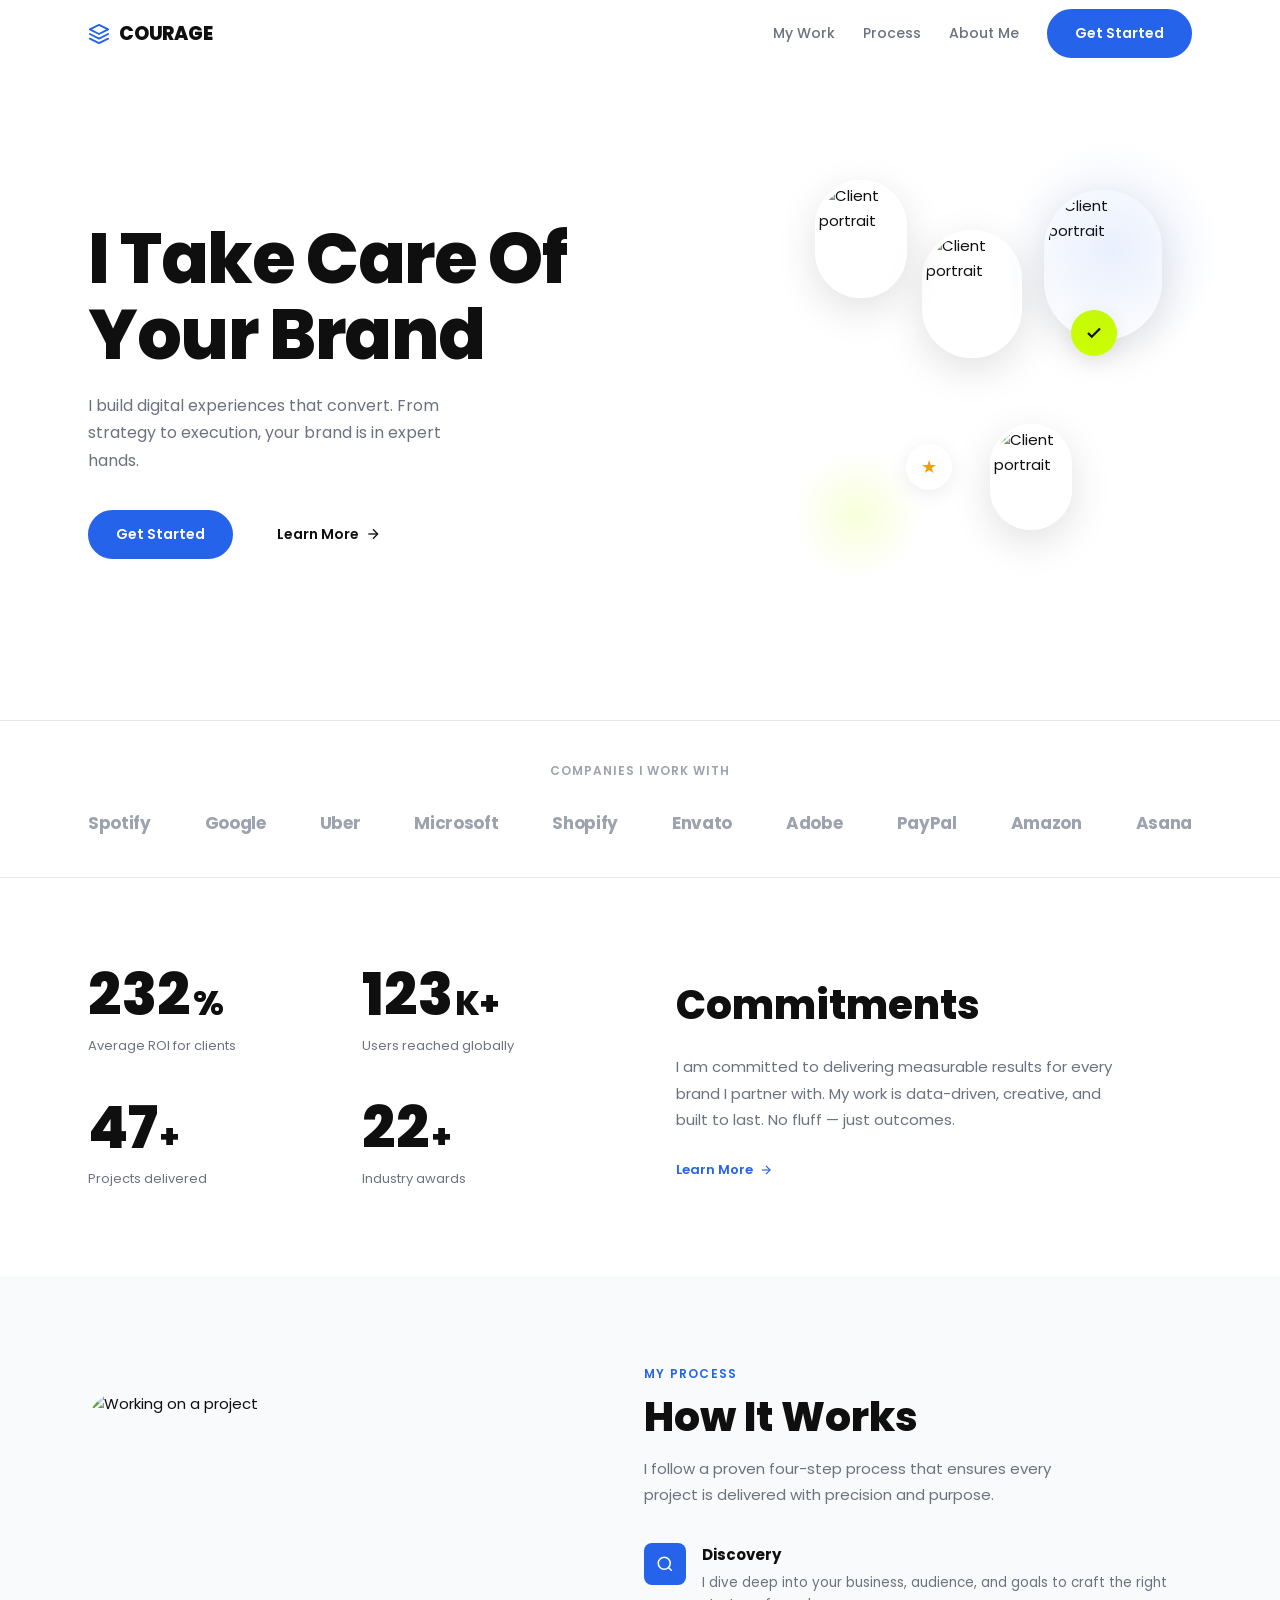
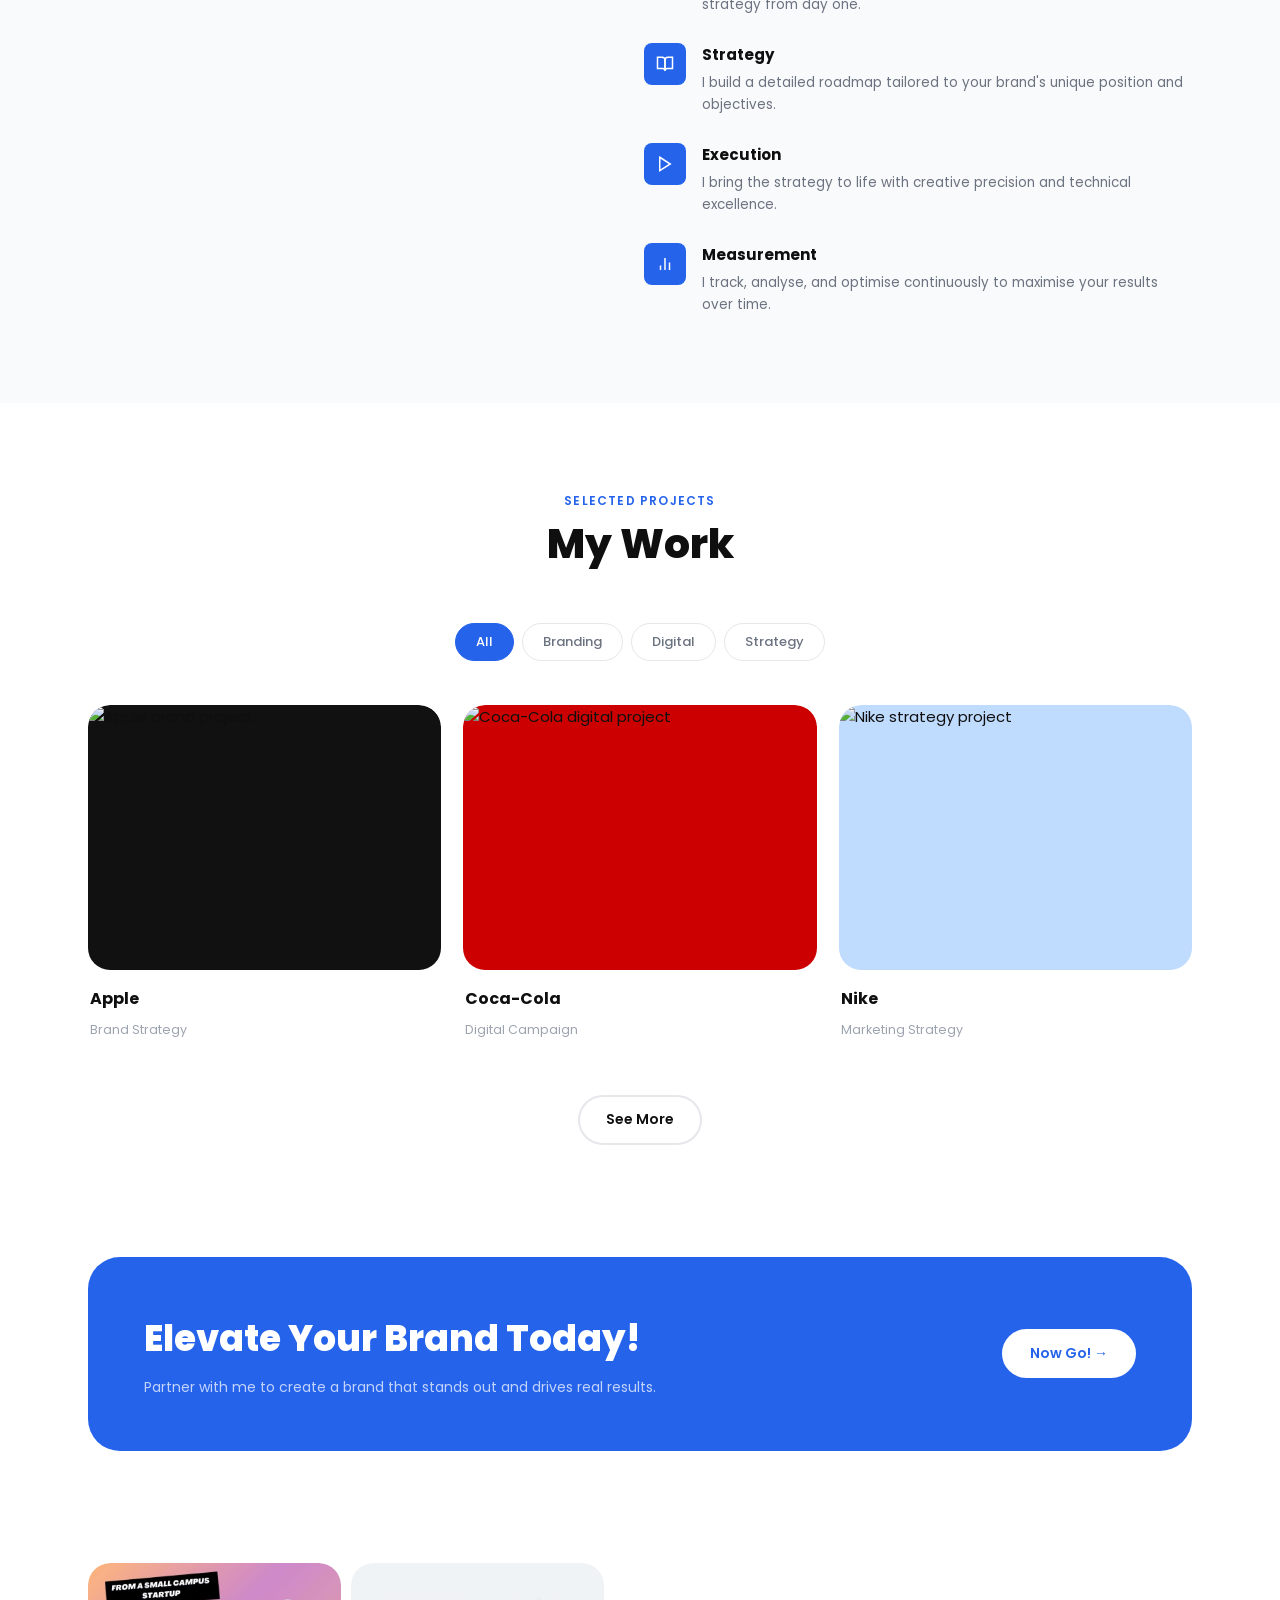
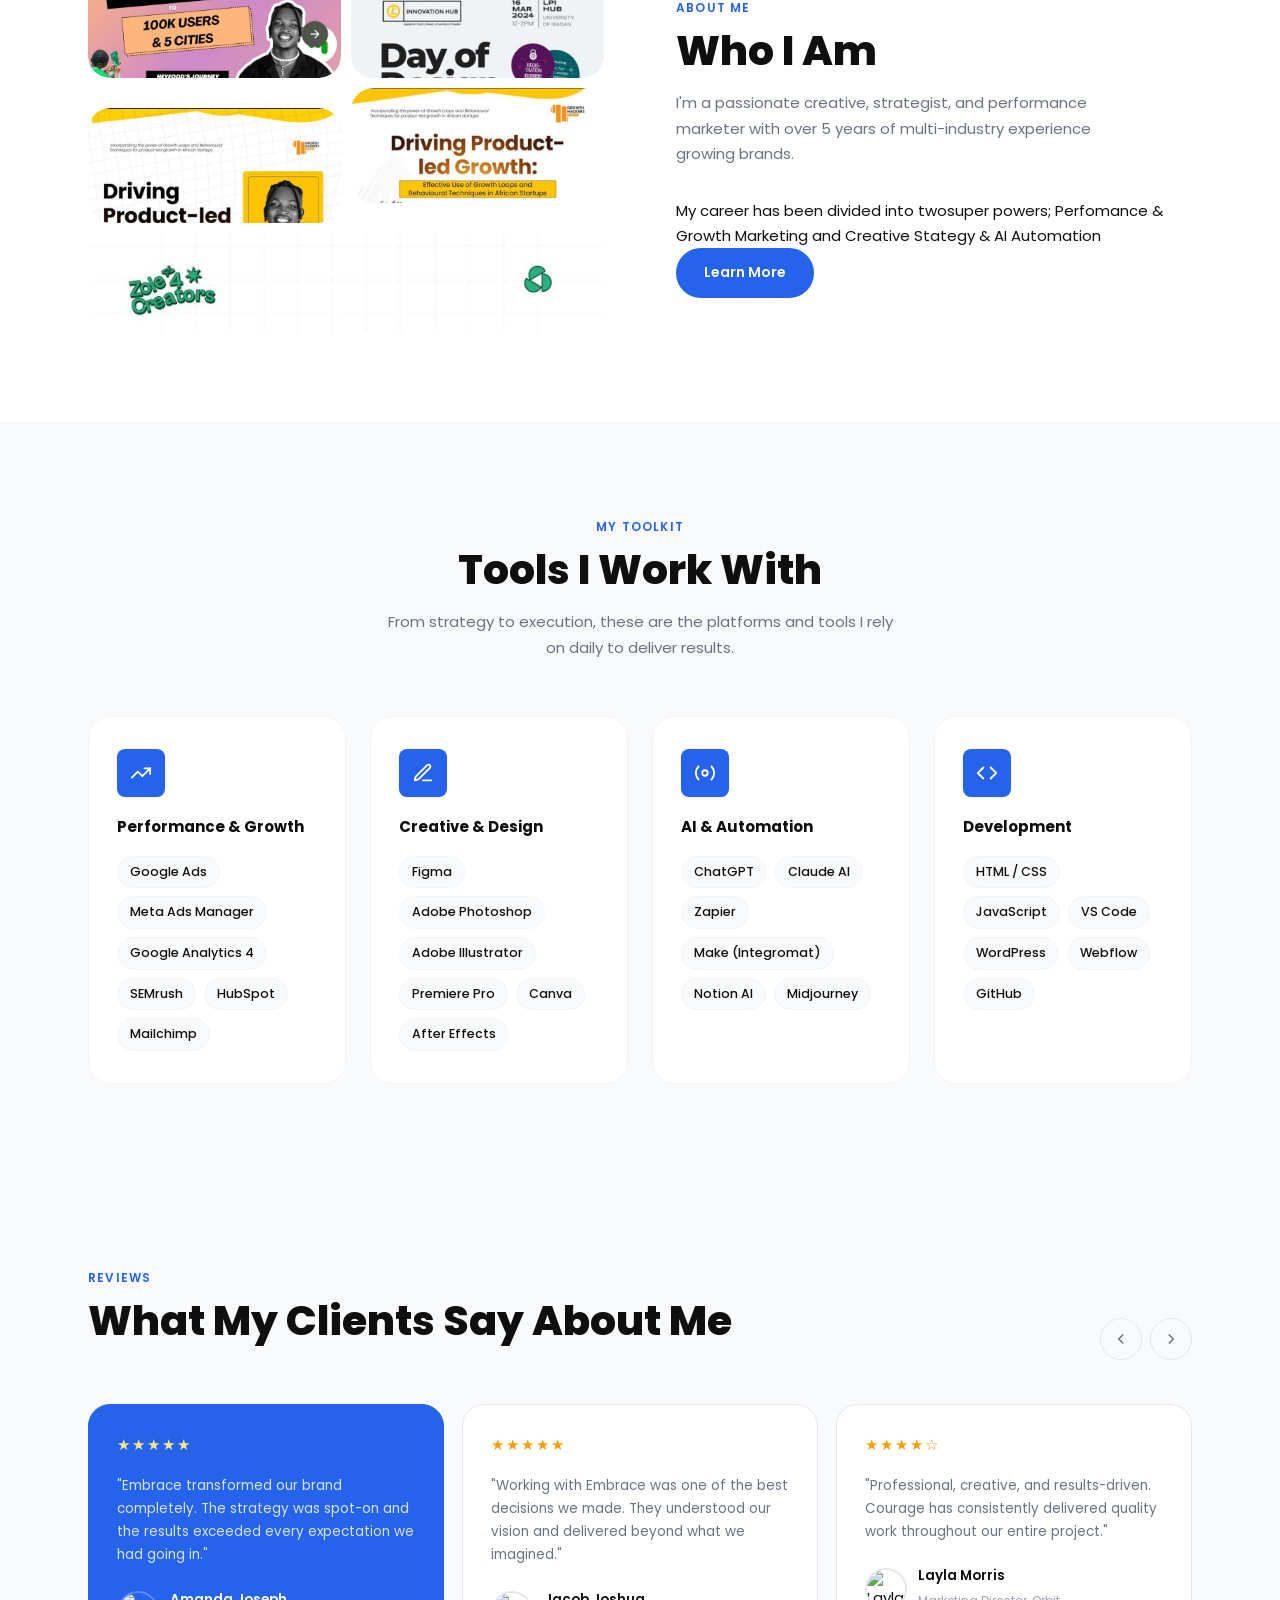
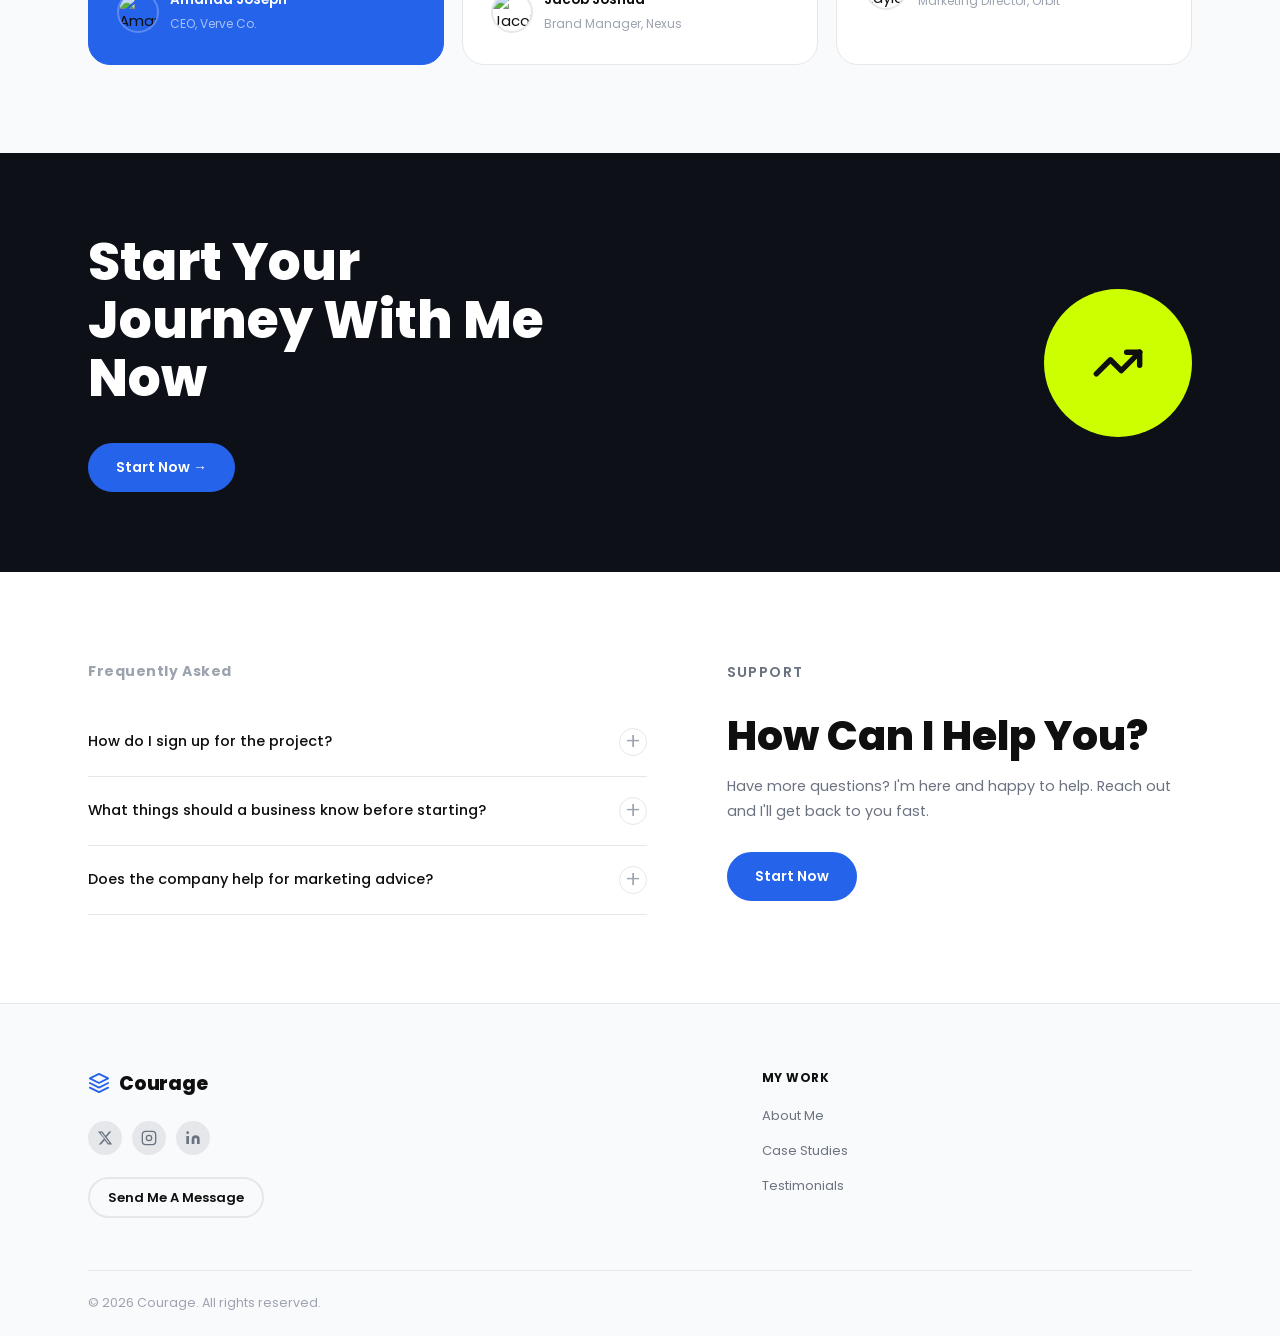
==== index.html @ 5381fe1c "Initial commit: marketing portfolio site" ====
<!DOCTYPE html>
<html lang="en">
<head>
  <meta charset="UTF-8" />
  <meta name="viewport" content="width=device-width, initial-scale=1.0" />
  <meta name="description" content="Embrace — I Take Care of Your Brand. Freelancer delivering strategy, branding, and growth." />
  <title>Embrace — I Take Care of Your Brand</title>
  <link rel="preconnect" href="https://fonts.googleapis.com" />
  <link rel="preconnect" href="https://fonts.gstatic.com" crossorigin />
  <link href="https://fonts.googleapis.com/css2?family=Poppins:wght@300;400;500;600;700;800&display=swap" rel="stylesheet" />
  <link rel="stylesheet" href="assets/css/style.css" />
</head>
<body>

  <!-- ===================== NAVIGATION ===================== -->
  <nav class="nav" id="navbar" role="navigation" aria-label="Main navigation">
    <div class="container nav__inner">
      <a href="index.html" class="nav__logo">
        <svg width="22" height="22" viewBox="0 0 24 24" fill="none" aria-hidden="true"><path d="M12 2L2 7l10 5 10-5-10-5zM2 17l10 5 10-5M2 12l10 5 10-5" stroke="currentColor" stroke-width="2" stroke-linecap="round" stroke-linejoin="round"/></svg>
        COURAGE
      </a>
      <ul class="nav__links" id="navLinks" role="list">
        <li><a href="#work">My Work</a></li>
        <li><a href="#process">Process</a></li>
        <!-- <li><a href="#team">Pricing</a></li> -->
        <li><a href="#team">About Me</a></li>
      </ul>
      <a href="#contact" class="btn btn--primary nav__cta">Get Started</a>
      <button class="nav__hamburger" id="hamburger" aria-label="Toggle navigation menu" aria-expanded="false">
        <span></span><span></span><span></span>
      </button>
    </div>
  </nav>

  <!-- ===================== HERO ===================== -->
  <section class="hero" id="home" aria-label="Hero">
    <div class="container hero__inner">
      <div class="hero__content reveal">
        <h1 class="hero__heading">I Take Care Of Your Brand</h1>
        <p class="hero__subtext">I build digital experiences that convert. From strategy to execution, your brand is in expert hands.</p>
        <div class="hero__ctas">
          <a href="#contact" class="btn btn--primary">Get Started</a>
          <a href="#work" class="btn btn--ghost">Learn More
            <svg width="16" height="16" viewBox="0 0 24 24" fill="none" stroke="currentColor" stroke-width="2" aria-hidden="true"><line x1="5" y1="12" x2="19" y2="12"/><polyline points="12 5 19 12 12 19"/></svg>
          </a>
        </div>
      </div>

      <div class="hero__visual reveal reveal--delay-1">
        <div class="hero__avatar-cluster" aria-hidden="true">
          <div class="avatar avatar--pill avatar--1">
            <img src="https://randomuser.me/api/portraits/women/44.jpg" alt="Client portrait" loading="lazy" />
          </div>
          <div class="avatar avatar--pill avatar--2">
            <img src="https://randomuser.me/api/portraits/men/32.jpg" alt="Client portrait" loading="lazy" />
          </div>
          <div class="avatar avatar--pill avatar--3">
            <img src="https://randomuser.me/api/portraits/women/68.jpg" alt="Client portrait" loading="lazy" />
          </div>
          <div class="avatar avatar--pill avatar--4">
            <img src="https://randomuser.me/api/portraits/men/55.jpg" alt="Client portrait" loading="lazy" />
          </div>
          <div class="hero__float hero__float--check">
            <svg width="18" height="18" viewBox="0 0 24 24" fill="none" stroke="currentColor" stroke-width="3" aria-hidden="true"><polyline points="20 6 9 17 4 12"/></svg>
          </div>
          <div class="hero__float hero__float--star" aria-hidden="true">★</div>
          <div class="hero__blob hero__blob--1"></div>
          <div class="hero__blob hero__blob--2"></div>
        </div>
      </div>
    </div>
  </section>

  <!-- ===================== LOGOS ===================== -->
  <section class="logos" aria-label="Partner companies">
    <div class="container">
      <p class="logos__label">Companies I Work With</p>
      <div class="logos__row">
        <span class="logo-item">Spotify</span>
        <span class="logo-item">Google</span>
        <span class="logo-item">Uber</span>
        <span class="logo-item">Microsoft</span>
        <span class="logo-item">Shopify</span>
        <span class="logo-item">Envato</span>
        <span class="logo-item">Adobe</span>
        <span class="logo-item">PayPal</span>
        <span class="logo-item">Amazon</span>
        <span class="logo-item">Asana</span>
      </div>
    </div>
  </section>

  <!-- ===================== STATS ===================== -->
  <section class="stats" id="about" aria-label="Key statistics">
    <div class="container stats__inner">
      <div class="stats__grid">
        <div class="stat-card reveal">
          <div class="stat-card__number">
            <span class="counter" data-target="245">0</span><span class="stat-card__unit">%</span>
          </div>
          <p class="stat-card__label">Average ROI for clients</p>
        </div>
        <div class="stat-card reveal reveal--delay-1">
          <div class="stat-card__number">
            <span class="counter" data-target="130">0</span><span class="stat-card__unit">K+</span>
          </div>
          <p class="stat-card__label">Users reached globally</p>
        </div>
        <div class="stat-card reveal reveal--delay-2">
          <div class="stat-card__number">
            <span class="counter" data-target="50">0</span><span class="stat-card__unit">+</span>
          </div>
          <p class="stat-card__label">Projects delivered</p>
        </div>
        <div class="stat-card reveal reveal--delay-3">
          <div class="stat-card__number">
            <span class="counter" data-target="24">0</span><span class="stat-card__unit">+</span>
          </div>
          <p class="stat-card__label">Industry awards</p>
        </div>
      </div>
      <div class="stats__commitments reveal reveal--delay-1">
        <h2 class="stats__commitments-heading">Commitments</h2>
        <p>I am committed to delivering measurable results for every brand I partner with. My work is data-driven, creative, and built to last. No fluff — just outcomes.</p>
        <a href="#process" class="link-arrow">
          Learn More
          <svg width="14" height="14" viewBox="0 0 24 24" fill="none" stroke="currentColor" stroke-width="2" aria-hidden="true"><line x1="5" y1="12" x2="19" y2="12"/><polyline points="12 5 19 12 12 19"/></svg>
        </a>
      </div>
    </div>
  </section>

  <!-- ===================== HOW IT WORKS ===================== -->
  <section class="process" id="process" aria-label="How it works">
    <div class="container process__inner">
      <div class="process__image reveal">
        <img src="https://picsum.photos/id/3/520/540" alt="Working on a project" loading="lazy" />
      </div>
      <div class="process__content reveal reveal--delay-1">
        <p class="section-label">My Process</p>
        <h2 class="section-heading">How It Works</h2>
        <p class="section-subtext">I follow a proven four-step process that ensures every project is delivered with precision and purpose.</p>
        <div class="steps">
          <div class="step">
            <div class="step__icon" aria-hidden="true">
              <svg width="18" height="18" viewBox="0 0 24 24" fill="none" stroke="currentColor" stroke-width="2"><circle cx="11" cy="11" r="8"/><line x1="21" y1="21" x2="16.65" y2="16.65"/></svg>
            </div>
            <div>
              <h4 class="step__title">Discovery</h4>
              <p class="step__desc">I dive deep into your business, audience, and goals to craft the right strategy from day one.</p>
            </div>
          </div>
          <div class="step">
            <div class="step__icon" aria-hidden="true">
              <svg width="18" height="18" viewBox="0 0 24 24" fill="none" stroke="currentColor" stroke-width="2"><path d="M2 3h6a4 4 0 0 1 4 4v14a3 3 0 0 0-3-3H2z"/><path d="M22 3h-6a4 4 0 0 0-4 4v14a3 3 0 0 1 3-3h7z"/></svg>
            </div>
            <div>
              <h4 class="step__title">Strategy</h4>
              <p class="step__desc">I build a detailed roadmap tailored to your brand's unique position and objectives.</p>
            </div>
          </div>
          <div class="step">
            <div class="step__icon" aria-hidden="true">
              <svg width="18" height="18" viewBox="0 0 24 24" fill="none" stroke="currentColor" stroke-width="2"><polygon points="5 3 19 12 5 21 5 3"/></svg>
            </div>
            <div>
              <h4 class="step__title">Execution</h4>
              <p class="step__desc">I bring the strategy to life with creative precision and technical excellence.</p>
            </div>
          </div>
          <div class="step">
            <div class="step__icon" aria-hidden="true">
              <svg width="18" height="18" viewBox="0 0 24 24" fill="none" stroke="currentColor" stroke-width="2"><line x1="18" y1="20" x2="18" y2="10"/><line x1="12" y1="20" x2="12" y2="4"/><line x1="6" y1="20" x2="6" y2="14"/></svg>
            </div>
            <div>
              <h4 class="step__title">Measurement</h4>
              <p class="step__desc">I track, analyse, and optimise continuously to maximise your results over time.</p>
            </div>
          </div>
        </div>
      </div>
    </div>
  </section>

  <!-- ===================== PORTFOLIO ===================== -->
  <section class="portfolio" id="work" aria-label="Our work">
    <div class="container">
      <div class="section-header reveal">
        <p class="section-label">Selected Projects</p>
        <h2 class="section-heading">My Work</h2>
      </div>
      <div class="portfolio__filters reveal" role="group" aria-label="Filter projects">
        <button class="filter-btn active" data-filter="all">All</button>
        <button class="filter-btn" data-filter="branding">Branding</button>
        <button class="filter-btn" data-filter="digital">Digital</button>
        <button class="filter-btn" data-filter="strategy">Strategy</button>
      </div>
      <div class="portfolio__grid">
        <article class="p-card reveal" data-category="branding">
          <div class="p-card__thumb p-card__thumb--dark">
            <img src="https://placehold.co/420x290/111111/ffffff?text=Apple+Project" alt="Apple brand project" loading="lazy" />
            <div class="p-card__overlay">
              <a href="case-study.html" class="btn btn--white btn--sm">View Case Study →</a>
            </div>
          </div>
          <div class="p-card__info">
            <h3 class="p-card__title">Apple</h3>
            <span class="p-card__tag">Brand Strategy</span>
          </div>
        </article>
        <article class="p-card reveal reveal--delay-1" data-category="digital">
          <div class="p-card__thumb p-card__thumb--red">
            <img src="https://placehold.co/420x290/CC0000/ffffff?text=Coca-Cola+Project" alt="Coca-Cola digital project" loading="lazy" />
            <div class="p-card__overlay">
              <a href="case-study.html" class="btn btn--white btn--sm">View Case Study →</a>
            </div>
          </div>
          <div class="p-card__info">
            <h3 class="p-card__title">Coca-Cola</h3>
            <span class="p-card__tag">Digital Campaign</span>
          </div>
        </article>
        <article class="p-card reveal reveal--delay-2" data-category="strategy">
          <div class="p-card__thumb p-card__thumb--sky">
            <img src="https://placehold.co/420x290/BFDBFE/1E3A5F?text=Nike+Project" alt="Nike strategy project" loading="lazy" />
            <div class="p-card__overlay">
              <a href="case-study.html" class="btn btn--white btn--sm">View Case Study →</a>
            </div>
          </div>
          <div class="p-card__info">
            <h3 class="p-card__title">Nike</h3>
            <span class="p-card__tag">Marketing Strategy</span>
          </div>
        </article>
      </div>
      <div class="portfolio__more reveal">
        <a href="case-study.html" class="btn btn--outline">See More</a>
      </div>
    </div>
  </section>

  <!-- ===================== CTA BANNER ===================== -->
  <section class="cta-banner" aria-label="Call to action">
    <div class="container">
      <div class="cta-banner__inner reveal">
        <div class="cta-banner__text">
          <h2>Elevate Your Brand Today!</h2>
          <p>Partner with me to create a brand that stands out and drives real results.</p>
        </div>
        <a href="#contact" class="btn btn--white">Now Go! →</a>
      </div>
    </div>
  </section>

  <!-- ===================== TEAM ===================== -->
  <section class="team" id="team" aria-label="Our team">
    <div class="container team__inner">
      <div class="team__photos reveal">
        <div class="team-grid">
          <div class="team-photo">
            <img src="./assets/images/WhatsApp Image 2026-04-27 at 16.49.08 (2).jpeg" alt="At a Google brand event" loading="lazy" />
          </div>
          <div class="team-photo">
            <img src="./assets/images/WhatsApp Image 2026-04-27 at 16.49.09.jpeg" alt="At a Nike brand gathering" loading="lazy" />
          </div>
          <div class="team-photo team-photo--pushed">
            <img src="./assets/images/WhatsApp Image 2026-04-27 at 16.49.08.jpeg" alt="At an Adobe creative summit" loading="lazy" />
          </div>
          <div class="team-photo">
            <img src="./assets/images/WhatsApp Image 2026-04-27 at 16.49.08 (1).jpeg" alt="At a Spotify brand meetup" loading="lazy" />
          </div>
          <div class="team-photo team-photo--wide">
            <img src="./assets/images/WhatsApp Image 2026-04-27 at 16.49.07.jpeg" alt="At a Microsoft brand conference" loading="lazy" />
          </div>
        </div>
      </div>
      <div class="team__content reveal reveal--delay-1">
        <p class="section-label">About Me</p>
        <h2 class="section-heading">Who I Am</h2>
        <p class="section-subtext">I'm a passionate creative, strategist, and performance marketer with over 5 years of multi-industry experience growing brands.</p>
        <p>My career has been divided into twosuper powers; Perfomance & Growth Marketing and  Creative Stategy & AI Automation</p>
        <a href="#" class="btn btn--primary">Learn More</a>
      </div>
    </div>
  </section>

  <!-- ===================== TOOLS ===================== -->
  <section class="tools" id="tools" aria-label="Tools I use">
    <div class="container">
      <div class="section-header reveal">
        <p class="section-label">My Toolkit</p>
        <h2 class="section-heading">Tools I Work With</h2>
        <p class="tools__sub">From strategy to execution, these are the platforms and tools I rely on daily to deliver results.</p>
      </div>
      <div class="tools__grid">

        <div class="tool-cat reveal">
          <div class="tool-cat__icon" aria-hidden="true">
            <svg width="22" height="22" viewBox="0 0 24 24" fill="none" stroke="currentColor" stroke-width="2" stroke-linecap="round" stroke-linejoin="round"><polyline points="22 7 13.5 15.5 8.5 10.5 2 17"/><polyline points="16 7 22 7 22 13"/></svg>
          </div>
          <h4 class="tool-cat__title">Performance & Growth</h4>
          <ul class="tool-list">
            <li class="tool-tag">Google Ads</li>
            <li class="tool-tag">Meta Ads Manager</li>
            <li class="tool-tag">Google Analytics 4</li>
            <li class="tool-tag">SEMrush</li>
            <li class="tool-tag">HubSpot</li>
            <li class="tool-tag">Mailchimp</li>
          </ul>
        </div>

        <div class="tool-cat reveal reveal--delay-1">
          <div class="tool-cat__icon" aria-hidden="true">
            <svg width="22" height="22" viewBox="0 0 24 24" fill="none" stroke="currentColor" stroke-width="2" stroke-linecap="round" stroke-linejoin="round"><path d="M12 20h9"/><path d="M16.5 3.5a2.121 2.121 0 0 1 3 3L7 19l-4 1 1-4L16.5 3.5z"/></svg>
          </div>
          <h4 class="tool-cat__title">Creative & Design</h4>
          <ul class="tool-list">
            <li class="tool-tag">Figma</li>
            <li class="tool-tag">Adobe Photoshop</li>
            <li class="tool-tag">Adobe Illustrator</li>
            <li class="tool-tag">Premiere Pro</li>
            <li class="tool-tag">Canva</li>
            <li class="tool-tag">After Effects</li>
          </ul>
        </div>

        <div class="tool-cat reveal reveal--delay-2">
          <div class="tool-cat__icon" aria-hidden="true">
            <svg width="22" height="22" viewBox="0 0 24 24" fill="none" stroke="currentColor" stroke-width="2" stroke-linecap="round" stroke-linejoin="round"><circle cx="12" cy="12" r="3"/><path d="M19.07 4.93a10 10 0 0 1 0 14.14M4.93 4.93a10 10 0 0 0 0 14.14"/></svg>
          </div>
          <h4 class="tool-cat__title">AI & Automation</h4>
          <ul class="tool-list">
            <li class="tool-tag">ChatGPT</li>
            <li class="tool-tag">Claude AI</li>
            <li class="tool-tag">Zapier</li>
            <li class="tool-tag">Make (Integromat)</li>
            <li class="tool-tag">Notion AI</li>
            <li class="tool-tag">Midjourney</li>
          </ul>
        </div>

        <div class="tool-cat reveal reveal--delay-3">
          <div class="tool-cat__icon" aria-hidden="true">
            <svg width="22" height="22" viewBox="0 0 24 24" fill="none" stroke="currentColor" stroke-width="2" stroke-linecap="round" stroke-linejoin="round"><polyline points="16 18 22 12 16 6"/><polyline points="8 6 2 12 8 18"/></svg>
          </div>
          <h4 class="tool-cat__title">Development</h4>
          <ul class="tool-list">
            <li class="tool-tag">HTML / CSS</li>
            <li class="tool-tag">JavaScript</li>
            <li class="tool-tag">VS Code</li>
            <li class="tool-tag">WordPress</li>
            <li class="tool-tag">Webflow</li>
            <li class="tool-tag">GitHub</li>
          </ul>
        </div>

      </div>
    </div>
  </section>

  <!-- ===================== TESTIMONIALS ===================== -->
  <section class="testimonials" id="testimonials" aria-label="Client testimonials">
    <div class="container">
      <div class="testimonials__header">
        <div class="reveal">
          <p class="section-label">Reviews</p>
          <h2 class="section-heading">What My Clients Say About Me</h2>
        </div>
        <div class="testi-nav-group reveal reveal--delay-1" aria-label="Navigate testimonials">
          <button class="testi-btn" id="testiPrev" aria-label="Previous testimonial">
            <svg width="18" height="18" viewBox="0 0 24 24" fill="none" stroke="currentColor" stroke-width="2" aria-hidden="true"><polyline points="15 18 9 12 15 6"/></svg>
          </button>
          <button class="testi-btn" id="testiNext" aria-label="Next testimonial">
            <svg width="18" height="18" viewBox="0 0 24 24" fill="none" stroke="currentColor" stroke-width="2" aria-hidden="true"><polyline points="9 18 15 12 9 6"/></svg>
          </button>
        </div>
      </div>
      <div class="testimonials__track reveal" id="testiTrack" role="list">
        <div class="testi-card testi-card--active" role="listitem">
          <div class="testi-card__stars" aria-label="5 out of 5 stars">★★★★★</div>
          <p class="testi-card__quote">"Embrace transformed our brand completely. The strategy was spot-on and the results exceeded every expectation we had going in."</p>
          <div class="testi-card__author">
            <img src="https://randomuser.me/api/portraits/women/44.jpg" alt="Amanda Joseph" loading="lazy" />
            <div>
              <strong>Amanda Joseph</strong>
              <span>CEO, Verve Co.</span>
            </div>
          </div>
        </div>
        <div class="testi-card" role="listitem">
          <div class="testi-card__stars" aria-label="5 out of 5 stars">★★★★★</div>
          <p class="testi-card__quote">"Working with Embrace was one of the best decisions we made. They understood our vision and delivered beyond what we imagined."</p>
          <div class="testi-card__author">
            <img src="https://randomuser.me/api/portraits/men/32.jpg" alt="Jacob Joshua" loading="lazy" />
            <div>
              <strong>Jacob Joshua</strong>
              <span>Brand Manager, Nexus</span>
            </div>
          </div>
        </div>
        <div class="testi-card" role="listitem">
          <div class="testi-card__stars" aria-label="4 out of 5 stars">★★★★☆</div>
          <p class="testi-card__quote">"Professional, creative, and results-driven. Courage has consistently delivered quality work throughout our entire project."</p>
          <div class="testi-card__author">
            <img src="https://randomuser.me/api/portraits/women/68.jpg" alt="Layla Morris" loading="lazy" />
            <div>
              <strong>Layla Morris</strong>
              <span>Marketing Director, Orbit</span>
            </div>
          </div>
        </div>
      </div>
    </div>
  </section>

  <!-- ===================== DARK CTA ===================== -->
  <section class="dark-cta" aria-label="Start your journey">
    <div class="container dark-cta__inner">
      <div class="dark-cta__content reveal">
        <h2>Start Your Journey With Me Now</h2>
        <a href="#contact" class="btn btn--primary">Start Now →</a>
      </div>
      <div class="dark-cta__visual reveal reveal--delay-1" aria-hidden="true">
        <div class="dark-cta__circle">
          <svg width="52" height="52" viewBox="0 0 24 24" fill="none" stroke="#0F0F0F" stroke-width="2.5" stroke-linecap="round" stroke-linejoin="round">
            <polyline points="22 7 13.5 15.5 8.5 10.5 2 17"/>
            <polyline points="16 7 22 7 22 13"/>
          </svg>
        </div>
      </div>
    </div>
  </section>

  <!-- ===================== FAQ ===================== -->
  <section class="faq" id="faq" aria-label="Frequently asked questions">
    <div class="container faq__inner">
      <div class="faq__list reveal">
        <h3 class="faq__eyebrow">Frequently Asked</h3>
        <div class="accordion" role="list">
          <div class="accordion-item" role="listitem">
            <button class="accordion-trigger" aria-expanded="false">
              How do I sign up for the project?
              <span class="accordion-icon" aria-hidden="true">+</span>
            </button>
            <div class="accordion-panel" hidden>
              <p>Simply click "Get Started" and fill out my brief intake form. I will reach out within 24 hours to schedule a discovery call and talk through your goals.</p>
            </div>
          </div>
          <div class="accordion-item" role="listitem">
            <button class="accordion-trigger" aria-expanded="false">
              What things should a business know before starting?
              <span class="accordion-icon" aria-hidden="true">+</span>
            </button>
            <div class="accordion-panel" hidden>
              <p>Have a clear idea of your goals, target audience, and budget range. The more context you share, the faster I can build the right strategy. I'll guide you through the rest.</p>
            </div>
          </div>
          <div class="accordion-item" role="listitem">
            <button class="accordion-trigger" aria-expanded="false">
              Does the company help for marketing advice?
              <span class="accordion-icon" aria-hidden="true">+</span>
            </button>
            <div class="accordion-panel" hidden>
              <p>Yes — I offer comprehensive marketing consultation as part of my onboarding and throughout every project. You'll always have a dedicated strategist in your corner.</p>
            </div>
          </div>
        </div>
      </div>
      <div class="faq__cta reveal reveal--delay-1">
        <p class="section-label">Support</p>
        <h2 class="section-heading">How Can I Help You?</h2>
        <p>Have more questions? I'm here and happy to help. Reach out and I'll get back to you fast.</p>
        <a href="#contact" class="btn btn--primary">Start Now</a>
      </div>
    </div>
  </section>

  <!-- ===================== FOOTER ===================== -->
  <footer class="footer" id="contact" aria-label="Footer">
    <div class="container">
      <div class="footer__top">
        <div class="footer__brand">
          <a href="index.html" class="nav__logo footer__logo-link">
            <svg width="22" height="22" viewBox="0 0 24 24" fill="none" aria-hidden="true"><path d="M12 2L2 7l10 5 10-5-10-5zM2 17l10 5 10-5M2 12l10 5 10-5" stroke="currentColor" stroke-width="2" stroke-linecap="round" stroke-linejoin="round"/></svg>
            Courage
          </a>
          <div class="footer__socials" aria-label="Social media links">
            <a href="#" class="social-link" aria-label="Twitter / X">
              <svg width="16" height="16" viewBox="0 0 24 24" fill="currentColor" aria-hidden="true"><path d="M18.244 2.25h3.308l-7.227 8.26 8.502 11.24H16.17l-4.714-6.231-5.401 6.231H2.741l7.73-8.835L1.254 2.25H8.08l4.713 6.231zm-1.161 17.52h1.833L7.084 4.126H5.117z"/></svg>
            </a>
            <a href="#" class="social-link" aria-label="Instagram">
              <svg width="16" height="16" viewBox="0 0 24 24" fill="none" stroke="currentColor" stroke-width="2" aria-hidden="true"><rect x="2" y="2" width="20" height="20" rx="5"/><circle cx="12" cy="12" r="4"/><circle cx="17.5" cy="6.5" r="0.5" fill="currentColor" stroke="none"/></svg>
            </a>
            <a href="#" class="social-link" aria-label="LinkedIn">
              <svg width="16" height="16" viewBox="0 0 24 24" fill="currentColor" aria-hidden="true"><path d="M16 8a6 6 0 0 1 6 6v7h-4v-7a2 2 0 0 0-4 0v7h-4v-7a6 6 0 0 1 6-6zM2 9h4v12H2z"/><circle cx="4" cy="4" r="2"/></svg>
            </a>
          </div>
          <a href="mailto:courageafemije1@gmail.com" class="btn btn--outline btn--sm">Send Me A Message</a>
        </div>
        <nav class="footer__nav" aria-label="Footer navigation">
          <div class="footer__col">
          </div>
          <div class="footer__col">
            <h4>My Work</h4>
            <ul>
              <li><a href="#team">About Me</a></li>
              <li><a href="case-study.html">Case Studies</a></li>
              <li><a href="#">Testimonials</a></li>
            </ul>
          </div>
        </nav>
      </div>
      <div class="footer__bottom">
        <p>© 2026 Courage. All rights reserved.</p>
      </div>
    </div>
  </footer>

  <!-- ===================== BACK TO TOP ===================== -->
  <button class="back-to-top" id="backToTop" aria-label="Back to top">
    <svg width="22" height="22" viewBox="0 0 24 24" fill="none" stroke="currentColor" stroke-width="2.5" stroke-linecap="round" stroke-linejoin="round" aria-hidden="true">
      <polyline points="18 15 12 9 6 15"/>
    </svg>
  </button>

  <script src="assets/js/script.js"></script>
</body>
</html>
---- assets/css/style.css ----
/* ============================================================
   EMBRACE — PORTFOLIO STYLESHEET
   Sections: Variables → Reset → Utilities → Nav → Hero →
   Logos → Stats → Process → Portfolio → CTA Banner →
   Team → Testimonials → Dark CTA → FAQ → Footer →
   WhatsApp → Animations → Responsive
   Case Study: cs-* prefix
   ============================================================ */

/* --------------------------------------------------------
   1. CUSTOM PROPERTIES
   -------------------------------------------------------- */
:root {
  /* Colors */
  --clr-primary:     #2563EB;
  --clr-primary-dk:  #1D4ED8;
  --clr-accent:      #CCFF00;
  --clr-dark:        #0F0F0F;
  --clr-dark-navy:   #0D1117;
  --clr-white:       #FFFFFF;
  --clr-grey-50:     #F9FAFB;
  --clr-grey-100:    #F3F4F6;
  --clr-grey-200:    #E5E7EB;
  --clr-grey-400:    #9CA3AF;
  --clr-grey-500:    #6B7280;
  --clr-grey-800:    #1F2937;

  /* Typography */
  --ff-display: 'Poppins', sans-serif;
  --ff-body:    'Poppins', sans-serif;

  /* Spacing */
  --section-pad: 88px;
  --container:   1160px;

  /* Radius */
  --r-sm:  8px;
  --r-md:  14px;
  --r-lg:  22px;
  --r-xl:  32px;
  --r-pill: 100px;

  /* Shadow */
  --sh-sm: 0 1px 4px rgba(0,0,0,0.07);
  --sh-md: 0 4px 20px rgba(0,0,0,0.08);
  --sh-lg: 0 12px 40px rgba(0,0,0,0.12);

  /* Transition */
  --ease: 0.28s cubic-bezier(0.4, 0, 0.2, 1);
}

/* --------------------------------------------------------
   2. RESET & BASE
   -------------------------------------------------------- */
*, *::before, *::after {
  box-sizing: border-box;
  margin: 0;
  padding: 0;
}

html {
  font-size: 16px;
  scroll-behavior: smooth;
  -webkit-text-size-adjust: 100%;
}

body {
  font-family: var(--ff-body);
  font-size: 15px;
  line-height: 1.65;
  color: var(--clr-dark);
  background: var(--clr-white);
  overflow-x: hidden;
  padding-top: 68px;
}

img {
  display: block;
  max-width: 100%;
  height: auto;
}

a {
  text-decoration: none;
  color: inherit;
}

ul { list-style: none; }

button {
  font-family: var(--ff-body);
  cursor: pointer;
  border: none;
  background: none;
}

/* --------------------------------------------------------
   3. LAYOUT UTILITIES
   -------------------------------------------------------- */
.container {
  max-width: var(--container);
  margin: 0 auto;
  padding: 0 28px;
}

.section-label {
  display: block;
  font-size: 12px;
  font-weight: 600;
  letter-spacing: 0.1em;
  text-transform: uppercase;
  color: var(--clr-primary);
  margin-bottom: 10px;
}

.section-heading {
  font-family: var(--ff-display);
  font-size: clamp(26px, 3.2vw, 42px);
  font-weight: 800;
  line-height: 1.13;
  color: var(--clr-dark);
  margin-bottom: 16px;
}

.section-subtext {
  font-size: 15px;
  color: var(--clr-grey-500);
  line-height: 1.7;
  max-width: 460px;
}

.section-header {
  text-align: center;
  margin-bottom: 52px;
}

.section-header .section-subtext {
  margin: 0 auto;
}

.link-arrow {
  display: inline-flex;
  align-items: center;
  gap: 6px;
  font-size: 13px;
  font-weight: 600;
  color: var(--clr-primary);
  transition: gap var(--ease);
}

.link-arrow:hover { gap: 10px; }

/* --------------------------------------------------------
   4. BUTTONS
   -------------------------------------------------------- */
.btn {
  display: inline-flex;
  align-items: center;
  justify-content: center;
  gap: 6px;
  padding: 11px 26px;
  border-radius: var(--r-pill);
  font-size: 14px;
  font-weight: 600;
  font-family: var(--ff-body);
  border: 2px solid transparent;
  transition: background var(--ease), border-color var(--ease),
              color var(--ease), transform var(--ease), box-shadow var(--ease);
  white-space: nowrap;
}

.btn--primary {
  background: var(--clr-primary);
  color: var(--clr-white);
  border-color: var(--clr-primary);
}
.btn--primary:hover {
  background: var(--clr-primary-dk);
  border-color: var(--clr-primary-dk);
  transform: translateY(-2px);
  box-shadow: 0 8px 24px rgba(37,99,235,0.32);
}

.btn--ghost {
  background: transparent;
  color: var(--clr-dark);
  border-color: transparent;
}
.btn--ghost:hover { color: var(--clr-primary); }

.btn--outline {
  background: transparent;
  color: var(--clr-dark);
  border-color: var(--clr-grey-200);
}
.btn--outline:hover {
  border-color: var(--clr-primary);
  color: var(--clr-primary);
}

.btn--white {
  background: var(--clr-white);
  color: var(--clr-primary);
  border-color: var(--clr-white);
}
.btn--white:hover {
  background: var(--clr-grey-100);
  transform: translateY(-1px);
}

.btn--sm {
  padding: 8px 18px;
  font-size: 13px;
}

/* --------------------------------------------------------
   5. SCROLL REVEAL
   -------------------------------------------------------- */
.reveal {
  opacity: 0;
  transform: translateY(28px);
  transition: opacity 0.6s ease, transform 0.6s ease;
}
.reveal.revealed {
  opacity: 1;
  transform: translateY(0);
}
.reveal--delay-1 { transition-delay: 0.1s; }
.reveal--delay-2 { transition-delay: 0.2s; }
.reveal--delay-3 { transition-delay: 0.3s; }

/* --------------------------------------------------------
   6. NAVIGATION
   -------------------------------------------------------- */
.nav {
  position: fixed;
  top: 0; left: 0; right: 0;
  z-index: 1000;
  height: 68px;
  background: rgba(255,255,255,0.9);
  backdrop-filter: blur(14px);
  -webkit-backdrop-filter: blur(14px);
  border-bottom: 1px solid transparent;
  transition: border-color var(--ease), box-shadow var(--ease);
}

.nav.is-scrolled {
  border-bottom-color: var(--clr-grey-200);
  box-shadow: var(--sh-sm);
}

.nav__inner {
  display: flex;
  align-items: center;
  height: 100%;
  gap: 28px;
}

.nav__logo {
  display: flex;
  align-items: center;
  gap: 9px;
  font-family: var(--ff-display);
  font-size: 19px;
  font-weight: 800;
  color: var(--clr-dark);
  flex-shrink: 0;
  letter-spacing: -0.01em;
}

.nav__logo svg { color: var(--clr-primary); }

.nav__links {
  display: flex;
  align-items: center;
  gap: 28px;
  margin-left: auto;
}

.nav__links a {
  font-size: 14px;
  font-weight: 500;
  color: var(--clr-grey-500);
  transition: color var(--ease);
}
.nav__links a:hover { color: var(--clr-dark); }

.nav__cta { flex-shrink: 0; }

.nav__hamburger {
  display: none;
  flex-direction: column;
  gap: 5px;
  padding: 6px;
  margin-left: auto;
  flex-shrink: 0;
}
.nav__hamburger span {
  display: block;
  width: 22px;
  height: 2px;
  background: var(--clr-dark);
  border-radius: 2px;
  transition: transform var(--ease), opacity var(--ease);
}
.nav__hamburger.is-open span:nth-child(1) { transform: translateY(7px) rotate(45deg); }
.nav__hamburger.is-open span:nth-child(2) { opacity: 0; }
.nav__hamburger.is-open span:nth-child(3) { transform: translateY(-7px) rotate(-45deg); }

/* --------------------------------------------------------
   7. HERO
   -------------------------------------------------------- */
.hero {
  padding: 72px 0 80px;
  overflow: hidden;
}

.hero__inner {
  display: grid;
  grid-template-columns: 1fr 1fr;
  align-items: center;
  gap: 40px;
  min-height: 500px;
}

.hero__heading {
  font-family: var(--ff-display);
  font-size: clamp(38px, 5.8vw, 70px);
  font-weight: 800;
  line-height: 1.08;
  color: var(--clr-dark);
  letter-spacing: -0.02em;
  margin-bottom: 20px;
}

.hero__subtext {
  font-size: 16px;
  color: var(--clr-grey-500);
  line-height: 1.7;
  max-width: 400px;
  margin-bottom: 36px;
}

.hero__ctas {
  display: flex;
  align-items: center;
  gap: 16px;
  flex-wrap: wrap;
}

/* Avatar cluster */
.hero__visual {
  position: relative;
  height: 440px;
  display: flex;
  align-items: center;
  justify-content: center;
}

.hero__avatar-cluster {
  position: relative;
  width: 100%;
  height: 100%;
}

.avatar {
  position: absolute;
  overflow: hidden;
  border: 4px solid var(--clr-white);
  box-shadow: var(--sh-lg);
}

.avatar--pill { border-radius: 80px; }

.avatar--1 { width: 118px; height: 150px; top: 20px; right: 30px; }
.avatar--2 { width: 100px; height: 128px; top: 60px; right: 170px; }
.avatar--3 { width: 92px;  height: 118px; top: 10px; right: 285px; }
.avatar--4 { width: 82px;  height: 106px; bottom: 80px; right: 120px; }

.avatar img { width: 100%; height: 100%; object-fit: cover; }

.hero__float {
  position: absolute;
  width: 46px;
  height: 46px;
  border-radius: 50%;
  display: flex;
  align-items: center;
  justify-content: center;
  font-size: 18px;
  box-shadow: var(--sh-md);
  animation: floatY 3s ease-in-out infinite;
}
.hero__float--check {
  background: var(--clr-accent);
  color: var(--clr-dark);
  top: 140px;
  right: 75px;
  animation-delay: 0.4s;
}
.hero__float--star {
  background: var(--clr-white);
  color: #F59E0B;
  bottom: 120px;
  right: 240px;
  animation-delay: 1s;
}

.hero__blob {
  position: absolute;
  border-radius: 50%;
  pointer-events: none;
}
.hero__blob--1 {
  width: 220px;
  height: 220px;
  background: radial-gradient(circle, rgba(37,99,235,0.1) 0%, transparent 70%);
  top: -30px;
  right: -30px;
}
.hero__blob--2 {
  width: 130px;
  height: 130px;
  background: radial-gradient(circle, rgba(204,255,0,0.15) 0%, transparent 70%);
  bottom: 30px;
  right: 270px;
}

/* --------------------------------------------------------
   8. LOGOS
   -------------------------------------------------------- */
.logos {
  padding: 40px 0;
  border-top: 1px solid var(--clr-grey-200);
  border-bottom: 1px solid var(--clr-grey-200);
}

.logos__label {
  text-align: center;
  font-size: 12px;
  font-weight: 600;
  color: var(--clr-grey-400);
  letter-spacing: 0.08em;
  text-transform: uppercase;
  margin-bottom: 28px;
}

.logos__row {
  display: flex;
  align-items: center;
  justify-content: space-between;
  gap: 20px;
  flex-wrap: wrap;
}

.logo-item {
  font-family: var(--ff-display);
  font-size: 17px;
  font-weight: 700;
  color: var(--clr-grey-400);
  letter-spacing: -0.02em;
  transition: color var(--ease);
  cursor: default;
  user-select: none;
}
.logo-item:hover { color: var(--clr-grey-800); }

/* --------------------------------------------------------
   9. STATS
   -------------------------------------------------------- */
.stats {
  padding: var(--section-pad) 0;
}

.stats__inner {
  display: grid;
  grid-template-columns: 1fr 1fr;
  gap: 72px;
  align-items: center;
}

.stats__grid {
  display: grid;
  grid-template-columns: 1fr 1fr;
  row-gap: 44px;
  column-gap: 32px;
}

.stat-card__number {
  display: flex;
  align-items: baseline;
  gap: 2px;
  margin-bottom: 6px;
}

.counter {
  font-family: var(--ff-display);
  font-size: clamp(42px, 5vw, 58px);
  font-weight: 800;
  color: var(--clr-dark);
  line-height: 1;
}

.stat-card__unit {
  font-family: var(--ff-display);
  font-size: clamp(26px, 3vw, 34px);
  font-weight: 800;
  color: var(--clr-dark);
}

.stat-card__label {
  font-size: 13px;
  color: var(--clr-grey-500);
  line-height: 1.4;
}

.stats__commitments-heading {
  font-family: var(--ff-display);
  font-size: clamp(28px, 3.2vw, 40px);
  font-weight: 800;
  color: var(--clr-dark);
  margin-bottom: 16px;
}

.stats__commitments p {
  font-size: 15px;
  color: var(--clr-grey-500);
  line-height: 1.75;
  margin-bottom: 24px;
  max-width: 440px;
}

/* --------------------------------------------------------
   10. PROCESS / HOW IT WORKS
   -------------------------------------------------------- */
.process {
  padding: var(--section-pad) 0;
  background: var(--clr-grey-50);
}

.process__inner {
  display: grid;
  grid-template-columns: 1fr 1.15fr;
  gap: 80px;
  align-items: center;
}

.process__image img {
  width: 100%;
  border-radius: var(--r-xl);
  object-fit: cover;
  aspect-ratio: 0.96;
}

.process__content .section-subtext { margin-bottom: 36px; }

.steps {
  display: flex;
  flex-direction: column;
  gap: 28px;
}

.step {
  display: flex;
  gap: 16px;
  align-items: flex-start;
}

.step__icon {
  flex-shrink: 0;
  width: 42px;
  height: 42px;
  background: var(--clr-primary);
  color: var(--clr-white);
  border-radius: var(--r-sm);
  display: flex;
  align-items: center;
  justify-content: center;
}

.step__title {
  font-family: var(--ff-display);
  font-size: 15px;
  font-weight: 700;
  color: var(--clr-dark);
  margin-bottom: 4px;
}

.step__desc {
  font-size: 13.5px;
  color: var(--clr-grey-500);
  line-height: 1.6;
}

/* --------------------------------------------------------
   11. PORTFOLIO
   -------------------------------------------------------- */
.portfolio {
  padding: var(--section-pad) 0;
}

.portfolio__filters {
  display: flex;
  gap: 8px;
  justify-content: center;
  margin-bottom: 44px;
  flex-wrap: wrap;
}

.filter-btn {
  padding: 8px 20px;
  border-radius: var(--r-pill);
  font-size: 13px;
  font-weight: 500;
  color: var(--clr-grey-500);
  border: 1.5px solid var(--clr-grey-200);
  background: var(--clr-white);
  transition: background var(--ease), color var(--ease), border-color var(--ease);
}
.filter-btn:hover,
.filter-btn.active {
  background: var(--clr-primary);
  color: var(--clr-white);
  border-color: var(--clr-primary);
}

.portfolio__grid {
  display: grid;
  grid-template-columns: repeat(3, 1fr);
  gap: 22px;
}

.p-card { border-radius: var(--r-lg); overflow: hidden; }

.p-card__thumb {
  position: relative;
  overflow: hidden;
  border-radius: var(--r-lg);
  aspect-ratio: 4 / 3;
}

.p-card__thumb img {
  width: 100%;
  height: 100%;
  object-fit: cover;
  transition: transform 0.55s ease;
}
.p-card__thumb:hover img { transform: scale(1.06); }

.p-card__thumb--dark  { background: #111111; }
.p-card__thumb--red   { background: #CC0000; }
.p-card__thumb--sky   { background: #BFDBFE; }

.p-card__overlay {
  position: absolute;
  inset: 0;
  background: rgba(0,0,0,0.52);
  display: flex;
  align-items: center;
  justify-content: center;
  border-radius: var(--r-lg);
  opacity: 0;
  transition: opacity var(--ease);
}
.p-card__thumb:hover .p-card__overlay { opacity: 1; }

.p-card__info {
  padding: 16px 2px 10px;
}

.p-card__title {
  font-family: var(--ff-display);
  font-size: 16px;
  font-weight: 700;
  color: var(--clr-dark);
  margin-bottom: 4px;
}

.p-card__tag {
  font-size: 12.5px;
  color: var(--clr-grey-400);
}

.portfolio__more {
  text-align: center;
  margin-top: 44px;
}

/* --------------------------------------------------------
   12. CTA BANNER
   -------------------------------------------------------- */
.cta-banner {
  padding: 24px 0;
}

.cta-banner__inner {
  background: var(--clr-primary);
  border-radius: var(--r-xl);
  padding: 52px 56px;
  display: flex;
  align-items: center;
  justify-content: space-between;
  gap: 32px;
  flex-wrap: wrap;
}

.cta-banner__text h2 {
  font-family: var(--ff-display);
  font-size: clamp(22px, 3.2vw, 36px);
  font-weight: 800;
  color: var(--clr-white);
  margin-bottom: 8px;
}

.cta-banner__text p {
  font-size: 14px;
  color: rgba(255,255,255,0.72);
}

/* --------------------------------------------------------
   13. TEAM
   -------------------------------------------------------- */
.team {
  padding: var(--section-pad) 0;
}

.team__inner {
  display: grid;
  grid-template-columns: 1fr 1fr;
  gap: 72px;
  align-items: center;
}

.team-grid {
  display: grid;
  grid-template-columns: 1fr 1fr;
  gap: 10px;
}

.team-photo {
  border-radius: var(--r-lg);
  overflow: hidden;
  line-height: 0;
  height: 115px;
}
.team-photo img {
  width: 100%;
  height: 100%;
  object-fit: cover;
  object-position: top center;
  border-radius: var(--r-lg);
  transition: transform 0.45s ease;
}
.team-photo:hover img { transform: scale(1.04); }

.team-photo--pushed { margin-top: 20px; }
.team-photo--wide   { grid-column: span 2; height: 100px; }

.team__content .section-subtext { margin-bottom: 32px; }

/* --------------------------------------------------------
   14. TESTIMONIALS
   -------------------------------------------------------- */
.testimonials {
  padding: var(--section-pad) 0;
  background: var(--clr-grey-50);
}

.testimonials__header {
  display: flex;
  align-items: flex-end;
  justify-content: space-between;
  margin-bottom: 44px;
  gap: 20px;
  flex-wrap: wrap;
}

.testi-nav-group {
  display: flex;
  gap: 8px;
  flex-shrink: 0;
}

.testi-btn {
  width: 42px;
  height: 42px;
  border-radius: 50%;
  border: 1.5px solid var(--clr-grey-200);
  display: flex;
  align-items: center;
  justify-content: center;
  color: var(--clr-grey-500);
  transition: background var(--ease), border-color var(--ease), color var(--ease);
}
.testi-btn:hover {
  background: var(--clr-primary);
  border-color: var(--clr-primary);
  color: var(--clr-white);
}

.testimonials__track {
  display: grid;
  grid-template-columns: repeat(3, 1fr);
  gap: 18px;
}

.testi-card {
  background: var(--clr-white);
  border-radius: var(--r-lg);
  border: 1.5px solid var(--clr-grey-200);
  padding: 28px;
  transition: border-color var(--ease), background var(--ease), transform var(--ease);
}
.testi-card:hover { transform: translateY(-4px); box-shadow: var(--sh-md); }

.testi-card--active {
  background: var(--clr-primary);
  border-color: var(--clr-primary);
}

.testi-card__stars {
  font-size: 15px;
  letter-spacing: 2px;
  color: #F59E0B;
  margin-bottom: 16px;
}
.testi-card--active .testi-card__stars { color: #FDE68A; }

.testi-card__quote {
  font-size: 13.5px;
  line-height: 1.72;
  color: var(--clr-grey-500);
  margin-bottom: 22px;
}
.testi-card--active .testi-card__quote { color: rgba(255,255,255,0.82); }

.testi-card__author {
  display: flex;
  align-items: center;
  gap: 11px;
}
.testi-card__author img {
  width: 42px;
  height: 42px;
  border-radius: 50%;
  object-fit: cover;
  border: 2px solid var(--clr-grey-200);
  flex-shrink: 0;
}
.testi-card--active .testi-card__author img { border-color: rgba(255,255,255,0.25); }

.testi-card__author strong {
  display: block;
  font-size: 13.5px;
  font-weight: 600;
  color: var(--clr-dark);
}
.testi-card--active .testi-card__author strong { color: var(--clr-white); }

.testi-card__author span {
  font-size: 12px;
  color: var(--clr-grey-400);
}
.testi-card--active .testi-card__author span { color: rgba(255,255,255,0.6); }

/* --------------------------------------------------------
   15. DARK CTA
   -------------------------------------------------------- */
.dark-cta {
  padding: 80px 0;
  background: var(--clr-dark-navy);
}

.dark-cta__inner {
  display: flex;
  align-items: center;
  justify-content: space-between;
  gap: 48px;
}

.dark-cta__content h2 {
  font-family: var(--ff-display);
  font-size: clamp(28px, 4.2vw, 52px);
  font-weight: 800;
  color: var(--clr-white);
  line-height: 1.12;
  max-width: 480px;
  margin-bottom: 36px;
}

.dark-cta__circle {
  flex-shrink: 0;
  width: 148px;
  height: 148px;
  border-radius: 50%;
  background: var(--clr-accent);
  display: flex;
  align-items: center;
  justify-content: center;
  animation: floatY 4s ease-in-out infinite;
}

/* --------------------------------------------------------
   16. FAQ
   -------------------------------------------------------- */
.faq {
  padding: var(--section-pad) 0;
}

.faq__inner {
  display: grid;
  grid-template-columns: 1.2fr 1fr;
  gap: 80px;
  align-items: start;
}

.faq__eyebrow {
  font-family: var(--ff-display);
  font-size: 14px;
  font-weight: 700;
  color: var(--clr-grey-400);
  letter-spacing: 0.04em;
  margin-bottom: 24px;
}

.accordion-item {
  border-bottom: 1px solid var(--clr-grey-200);
}

.accordion-trigger {
  width: 100%;
  display: flex;
  align-items: center;
  justify-content: space-between;
  padding: 20px 0;
  font-size: 14.5px;
  font-weight: 500;
  color: var(--clr-dark);
  text-align: left;
  gap: 16px;
  transition: color var(--ease);
}
.accordion-trigger:hover { color: var(--clr-primary); }

.accordion-icon {
  font-size: 24px;
  font-weight: 300;
  color: var(--clr-grey-400);
  flex-shrink: 0;
  transition: transform var(--ease), color var(--ease);
  line-height: 1;
  display: flex;
  align-items: center;
  justify-content: center;
  width: 28px;
  height: 28px;
  border-radius: 50%;
  border: 1.5px solid var(--clr-grey-200);
}

.accordion-item.is-open .accordion-icon {
  transform: rotate(45deg);
  color: var(--clr-primary);
  border-color: var(--clr-primary);
  background: var(--clr-primary);
  color: var(--clr-white);
}

.accordion-panel {
  padding-bottom: 20px;
}
.accordion-panel[hidden] { display: none; }

.accordion-panel p {
  font-size: 14px;
  color: var(--clr-grey-500);
  line-height: 1.72;
}

.faq__cta .section-heading { margin-bottom: 14px; }
.faq__cta p {
  font-size: 14.5px;
  color: var(--clr-grey-500);
  line-height: 1.72;
  margin-bottom: 28px;
}

/* --------------------------------------------------------
   17. FOOTER
   -------------------------------------------------------- */
.footer {
  background: var(--clr-grey-50);
  border-top: 1px solid var(--clr-grey-200);
  padding-top: 64px;
}

.footer__top {
  display: flex;
  gap: 48px;
  padding-bottom: 52px;
  border-bottom: 1px solid var(--clr-grey-200);
  align-items: flex-start;
}

.footer__brand {
  flex-shrink: 0;
  display: flex;
  flex-direction: column;
  gap: 22px;
  min-width: 160px;
}

.footer__logo-link {
  font-size: 19px;
}

.footer__socials {
  display: flex;
  gap: 10px;
}

.social-link {
  width: 34px;
  height: 34px;
  border-radius: 50%;
  background: var(--clr-grey-200);
  display: flex;
  align-items: center;
  justify-content: center;
  color: var(--clr-grey-500);
  transition: background var(--ease), color var(--ease);
}
.social-link:hover {
  background: var(--clr-primary);
  color: var(--clr-white);
}

.footer__nav {
  flex: 1;
  display: flex;
  flex-direction: row;
  gap: 20px;
}

.footer__col {
  flex: 1;
}

.footer__col h4 {
  font-family: var(--ff-display);
  font-size: 12px;
  font-weight: 700;
  color: var(--clr-dark);
  margin-bottom: 16px;
  letter-spacing: 0.04em;
  text-transform: uppercase;
}

.footer__col ul {
  display: flex;
  flex-direction: column;
  gap: 10px;
}

.footer__col a {
  font-size: 13px;
  color: var(--clr-grey-500);
  transition: color var(--ease);
}
.footer__col a:hover { color: var(--clr-primary); }

.footer__bottom {
  display: flex;
  align-items: center;
  justify-content: space-between;
  padding: 22px 0;
  gap: 16px;
  flex-wrap: wrap;
}

.footer__bottom p {
  font-size: 12.5px;
  color: var(--clr-grey-400);
}

.footer__legal {
  display: flex;
  gap: 24px;
}
.footer__legal a {
  font-size: 12.5px;
  color: var(--clr-grey-400);
  transition: color var(--ease);
}
.footer__legal a:hover { color: var(--clr-dark); }

/* --------------------------------------------------------
   18. TOOLS
   -------------------------------------------------------- */
.tools {
  padding: 96px 0;
  background: var(--clr-grey-50, #F9FAFB);
}

.tools__sub {
  font-size: 15px;
  color: var(--clr-grey-500, #6B7280);
  max-width: 520px;
  margin: 0 auto;
  line-height: 1.7;
}

.section-header { text-align: center; margin-bottom: 56px; }

.tools__grid {
  display: grid;
  grid-template-columns: repeat(4, 1fr);
  gap: 24px;
}

.tool-cat {
  background: var(--clr-white);
  border: 1px solid var(--clr-grey-100, #F3F4F6);
  border-radius: var(--r-lg, 16px);
  padding: 32px 28px;
  transition: box-shadow var(--ease), transform var(--ease);
}
.tool-cat:hover {
  box-shadow: 0 8px 32px rgba(0,0,0,0.08);
  transform: translateY(-4px);
}

.tool-cat__icon {
  width: 48px;
  height: 48px;
  background: var(--clr-primary);
  color: var(--clr-white);
  border-radius: var(--r-sm, 8px);
  display: flex;
  align-items: center;
  justify-content: center;
  margin-bottom: 18px;
}

.tool-cat__title {
  font-size: 15px;
  font-weight: 700;
  color: var(--clr-dark);
  margin-bottom: 16px;
}

.tool-list {
  list-style: none;
  display: flex;
  flex-wrap: wrap;
  gap: 8px;
  padding: 0;
  margin: 0;
}

.tool-tag {
  font-size: 12.5px;
  font-weight: 500;
  color: var(--clr-dark);
  background: var(--clr-grey-50, #F9FAFB);
  border: 1px solid var(--clr-grey-100, #F3F4F6);
  border-radius: 100px;
  padding: 5px 12px;
  transition: background var(--ease), color var(--ease), border-color var(--ease);
}
.tool-tag:hover {
  background: var(--clr-primary);
  color: var(--clr-white);
  border-color: var(--clr-primary);
}

@media (max-width: 1024px) {
  .tools__grid { grid-template-columns: repeat(2, 1fr); }
}
@media (max-width: 600px) {
  .tools__grid { grid-template-columns: 1fr; }
}

/* --------------------------------------------------------
   19. BACK TO TOP
   -------------------------------------------------------- */
.back-to-top {
  position: fixed;
  bottom: 28px;
  right: 28px;
  width: 52px;
  height: 52px;
  background: var(--clr-dark);
  border: none;
  border-radius: 50%;
  display: flex;
  align-items: center;
  justify-content: center;
  color: var(--clr-white);
  box-shadow: 0 4px 20px rgba(0,0,0,0.22);
  z-index: 900;
  cursor: pointer;
  opacity: 0;
  pointer-events: none;
  transform: translateY(12px);
  transition: opacity 0.3s ease, transform 0.3s ease, background 0.2s ease, box-shadow 0.2s ease;
}
.back-to-top.is-visible {
  opacity: 1;
  pointer-events: auto;
  transform: translateY(0);
}
.back-to-top:hover {
  background: var(--clr-primary);
  box-shadow: 0 8px 28px rgba(37,99,235,0.38);
  transform: translateY(-3px);
}

/* --------------------------------------------------------
   19. ANIMATIONS
   -------------------------------------------------------- */
@keyframes floatY {
  0%, 100% { transform: translateY(0); }
  50%       { transform: translateY(-12px); }
}

/* ============================================================
   CASE STUDY PAGE STYLES  (cs-* prefix)
   ============================================================ */

.cs-hero {
  padding: 64px 0 0;
  background: var(--clr-grey-50);
  overflow: hidden;
}

.cs-hero__inner {
  display: grid;
  grid-template-columns: 1fr 1fr;
  gap: 56px;
  align-items: end;
  padding-bottom: 0;
}

.cs-back-link {
  display: inline-flex;
  align-items: center;
  gap: 6px;
  font-size: 13px;
  font-weight: 600;
  color: var(--clr-grey-400, #9CA3AF);
  text-decoration: none;
  margin-bottom: 20px;
  transition: color var(--ease);
}
.cs-back-link:hover { color: var(--clr-primary); }

.cs-hero__label {
  display: inline-block;
  background: var(--clr-primary);
  color: var(--clr-white);
  font-size: 11px;
  font-weight: 600;
  letter-spacing: 0.1em;
  text-transform: uppercase;
  padding: 5px 12px;
  border-radius: var(--r-pill);
  margin-bottom: 16px;
}

.cs-hero__title {
  font-family: var(--ff-display);
  font-size: clamp(36px, 5.5vw, 66px);
  font-weight: 800;
  line-height: 1.1;
  color: var(--clr-dark);
  letter-spacing: -0.02em;
  margin-bottom: 20px;
}

.cs-hero__sub {
  font-size: 15px;
  color: var(--clr-grey-500);
  line-height: 1.7;
  max-width: 420px;
  margin-bottom: 36px;
}

.cs-hero__meta {
  display: flex;
  gap: 28px;
  flex-wrap: wrap;
}

.cs-meta-item {
  display: flex;
  flex-direction: column;
  gap: 3px;
}
.cs-meta-item span:first-child {
  font-size: 11px;
  font-weight: 600;
  letter-spacing: 0.08em;
  text-transform: uppercase;
  color: var(--clr-grey-400);
}
.cs-meta-item span:last-child {
  font-size: 14px;
  font-weight: 600;
  color: var(--clr-dark);
}

.cs-hero__cover {
  align-self: end;
  border-radius: var(--r-xl) var(--r-xl) 0 0;
  overflow: hidden;
}
.cs-hero__cover img {
  width: 100%;
  aspect-ratio: 4 / 3;
  object-fit: cover;
  display: block;
}

/* Overview */
.cs-overview {
  padding: var(--section-pad) 0;
}

.cs-overview__grid {
  display: grid;
  grid-template-columns: repeat(3, 1fr);
  gap: 24px;
  margin-bottom: 60px;
}

.cs-block {
  background: var(--clr-grey-50);
  border-radius: var(--r-lg);
  padding: 32px 28px;
  border: 1px solid var(--clr-grey-200);
}

.cs-block__icon {
  width: 44px;
  height: 44px;
  background: var(--clr-primary);
  color: var(--clr-white);
  border-radius: var(--r-sm);
  display: flex;
  align-items: center;
  justify-content: center;
  margin-bottom: 16px;
}

.cs-block h3 {
  font-family: var(--ff-display);
  font-size: 17px;
  font-weight: 700;
  color: var(--clr-dark);
  margin-bottom: 10px;
}

.cs-block p {
  font-size: 14px;
  color: var(--clr-grey-500);
  line-height: 1.7;
}

/* Process sections */
.cs-process {
  padding: var(--section-pad) 0;
  background: var(--clr-grey-50);
}

.cs-process__inner {
  display: grid;
  grid-template-columns: 1fr 1fr;
  gap: 72px;
  align-items: center;
}
.cs-process__inner.cs-process__inner--rev { direction: rtl; }
.cs-process__inner.cs-process__inner--rev > * { direction: ltr; }

.cs-process__img {
  border-radius: var(--r-xl);
  overflow: hidden;
}
.cs-process__img img {
  width: 100%;
  aspect-ratio: 4 / 3.2;
  object-fit: cover;
}

.cs-process__content .section-subtext { margin-bottom: 0; }

/* Results */
.cs-results {
  padding: var(--section-pad) 0;
}

.cs-results__intro {
  max-width: 540px;
  margin: 0 auto 52px;
  text-align: center;
}

.cs-results__grid {
  display: grid;
  grid-template-columns: repeat(4, 1fr);
  gap: 20px;
}

.cs-result-card {
  background: var(--clr-grey-50);
  border: 1px solid var(--clr-grey-200);
  border-radius: var(--r-lg);
  padding: 32px 24px;
  text-align: center;
}

.cs-result-card__num {
  font-family: var(--ff-display);
  font-size: clamp(32px, 4vw, 48px);
  font-weight: 800;
  color: var(--clr-primary);
  line-height: 1;
  margin-bottom: 8px;
}

.cs-result-card__label {
  font-size: 13.5px;
  color: var(--clr-grey-500);
}

/* Gallery */
.cs-gallery {
  padding: 0 0 var(--section-pad);
}

.cs-gallery__grid {
  display: grid;
  grid-template-columns: 2fr 1fr;
  gap: 16px;
  margin-top: 44px;
}

.cs-gallery__main img {
  width: 100%;
  aspect-ratio: 16 / 9;
  object-fit: cover;
  border-radius: var(--r-xl);
}

.cs-gallery__side {
  display: flex;
  flex-direction: column;
  gap: 16px;
}
.cs-gallery__side img {
  width: 100%;
  flex: 1;
  object-fit: cover;
  border-radius: var(--r-lg);
  aspect-ratio: 4 / 3;
}

/* Next project */
.cs-next {
  background: var(--clr-dark-navy);
  padding: 72px 0;
}

.cs-next__inner {
  display: flex;
  align-items: center;
  justify-content: space-between;
  gap: 32px;
  flex-wrap: wrap;
}

.cs-next__label {
  font-size: 12px;
  font-weight: 600;
  letter-spacing: 0.1em;
  text-transform: uppercase;
  color: rgba(255,255,255,0.45);
  margin-bottom: 8px;
}

.cs-next__title {
  font-family: var(--ff-display);
  font-size: clamp(24px, 3.5vw, 40px);
  font-weight: 800;
  color: var(--clr-white);
}

/* ============================================================
   RESPONSIVE
   ============================================================ */

/* Tablet */
@media (max-width: 1024px) {
  .portfolio__grid      { grid-template-columns: repeat(2, 1fr); }
  .footer__nav          { flex-wrap: wrap; }
  .footer__col          { flex: 1 1 30%; }
  .cs-results__grid     { grid-template-columns: repeat(2, 1fr); }
  .cs-hero__inner       { grid-template-columns: 1fr; }
  .cs-hero__cover       { display: none; }
}

/* Mobile nav */
@media (max-width: 768px) {
  :root { --section-pad: 60px; }

  body { padding-top: 68px; }

  .nav__links {
    position: fixed;
    top: 68px; left: 0; right: 0;
    background: var(--clr-white);
    border-bottom: 1px solid var(--clr-grey-200);
    flex-direction: column;
    padding: 24px 28px;
    gap: 22px;
    transform: translateY(-110%);
    opacity: 0;
    transition: transform var(--ease), opacity var(--ease);
    pointer-events: none;
    margin-left: 0;
    z-index: 999;
  }
  .nav__links.is-open {
    transform: translateY(0);
    opacity: 1;
    pointer-events: all;
  }
  .nav__cta { display: none; }
  .nav__hamburger { display: flex; }

  .hero__inner {
    grid-template-columns: 1fr;
    padding-top: 20px;
    min-height: auto;
  }
  .hero__visual { display: none; }
  .hero__heading { font-size: 38px; }

  .logos__row { justify-content: center; gap: 16px; }

  .stats__inner { grid-template-columns: 1fr; gap: 44px; }
  .stats__grid  { row-gap: 32px; }

  .process__inner { grid-template-columns: 1fr; gap: 40px; }
  .process__image { display: none; }

  .portfolio__grid { grid-template-columns: 1fr; }

  .cta-banner__inner {
    flex-direction: column;
    text-align: center;
    padding: 40px 28px;
  }

  .team__inner { grid-template-columns: 1fr; gap: 44px; }

  .testimonials__track { grid-template-columns: 1fr; }

  .dark-cta__inner { flex-direction: column; }

  .faq__inner { grid-template-columns: 1fr; gap: 44px; }

  .footer__top { flex-direction: column; }
  .footer__nav { flex-wrap: wrap; gap: 16px; }
  .footer__col { flex: 1 1 40%; }

  .cs-overview__grid { grid-template-columns: 1fr; }
  .cs-process__inner { grid-template-columns: 1fr; gap: 40px; }
  .cs-process__inner.cs-process__inner--rev { direction: ltr; }
  .cs-gallery__grid { grid-template-columns: 1fr; }
  .cs-next__inner { flex-direction: column; gap: 20px; }
}

@media (max-width: 480px) {
  .hero__heading { font-size: 32px; }
  .stats__grid  { grid-template-columns: 1fr 1fr; }
  .footer__col  { flex: 1 1 45%; }
  .cs-results__grid { grid-template-columns: 1fr 1fr; }
}
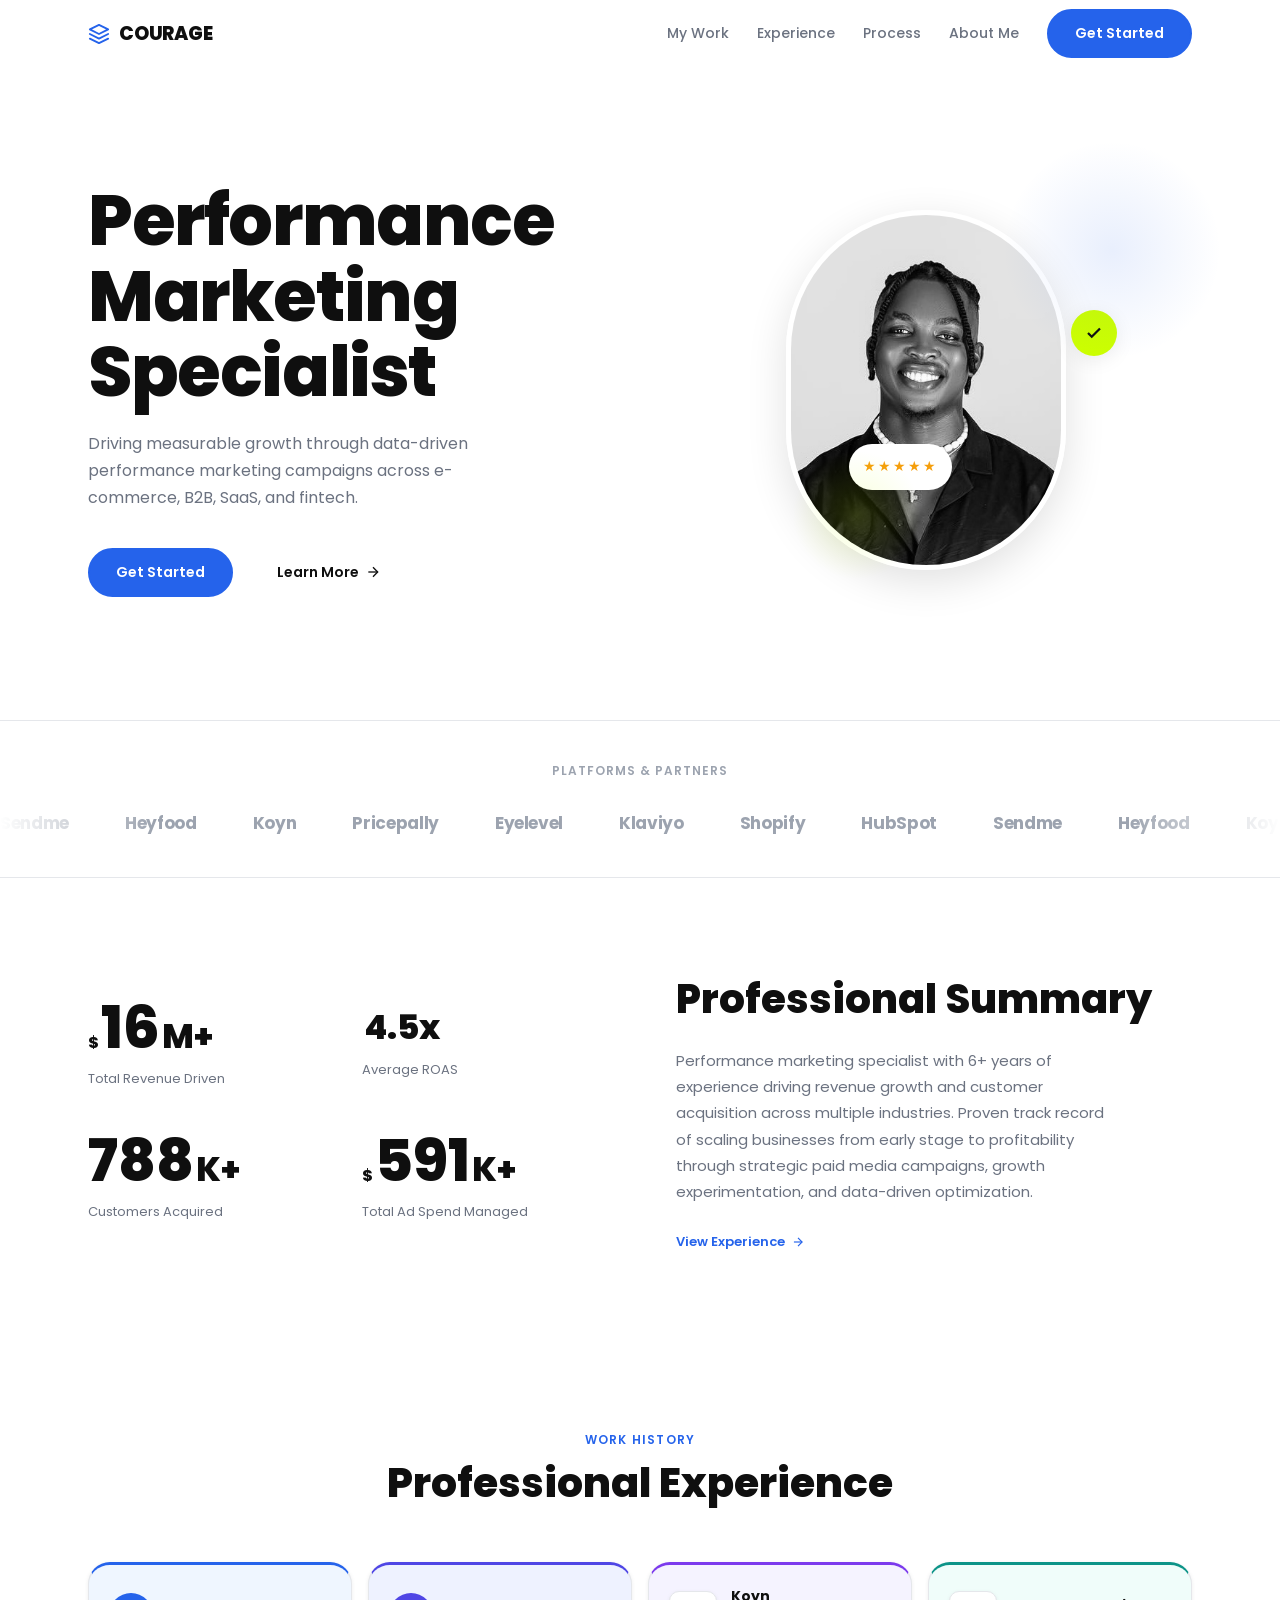
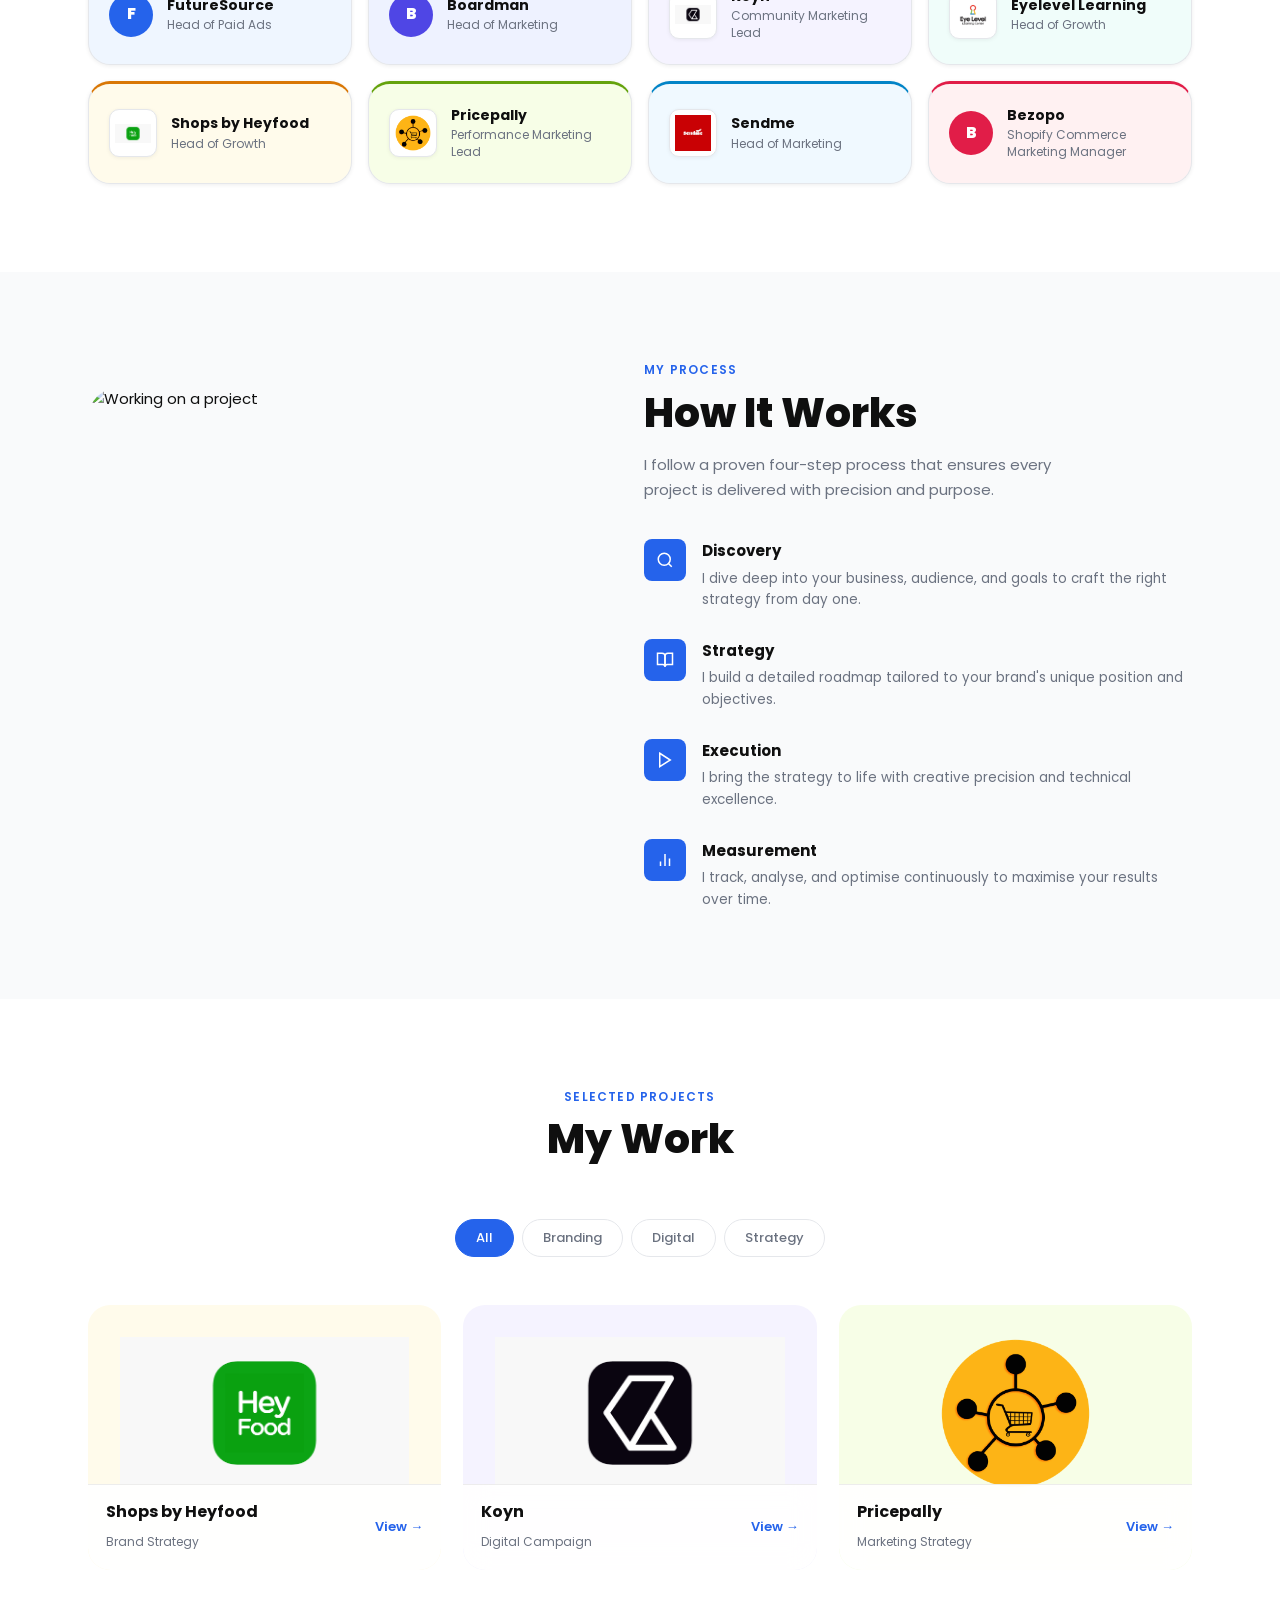
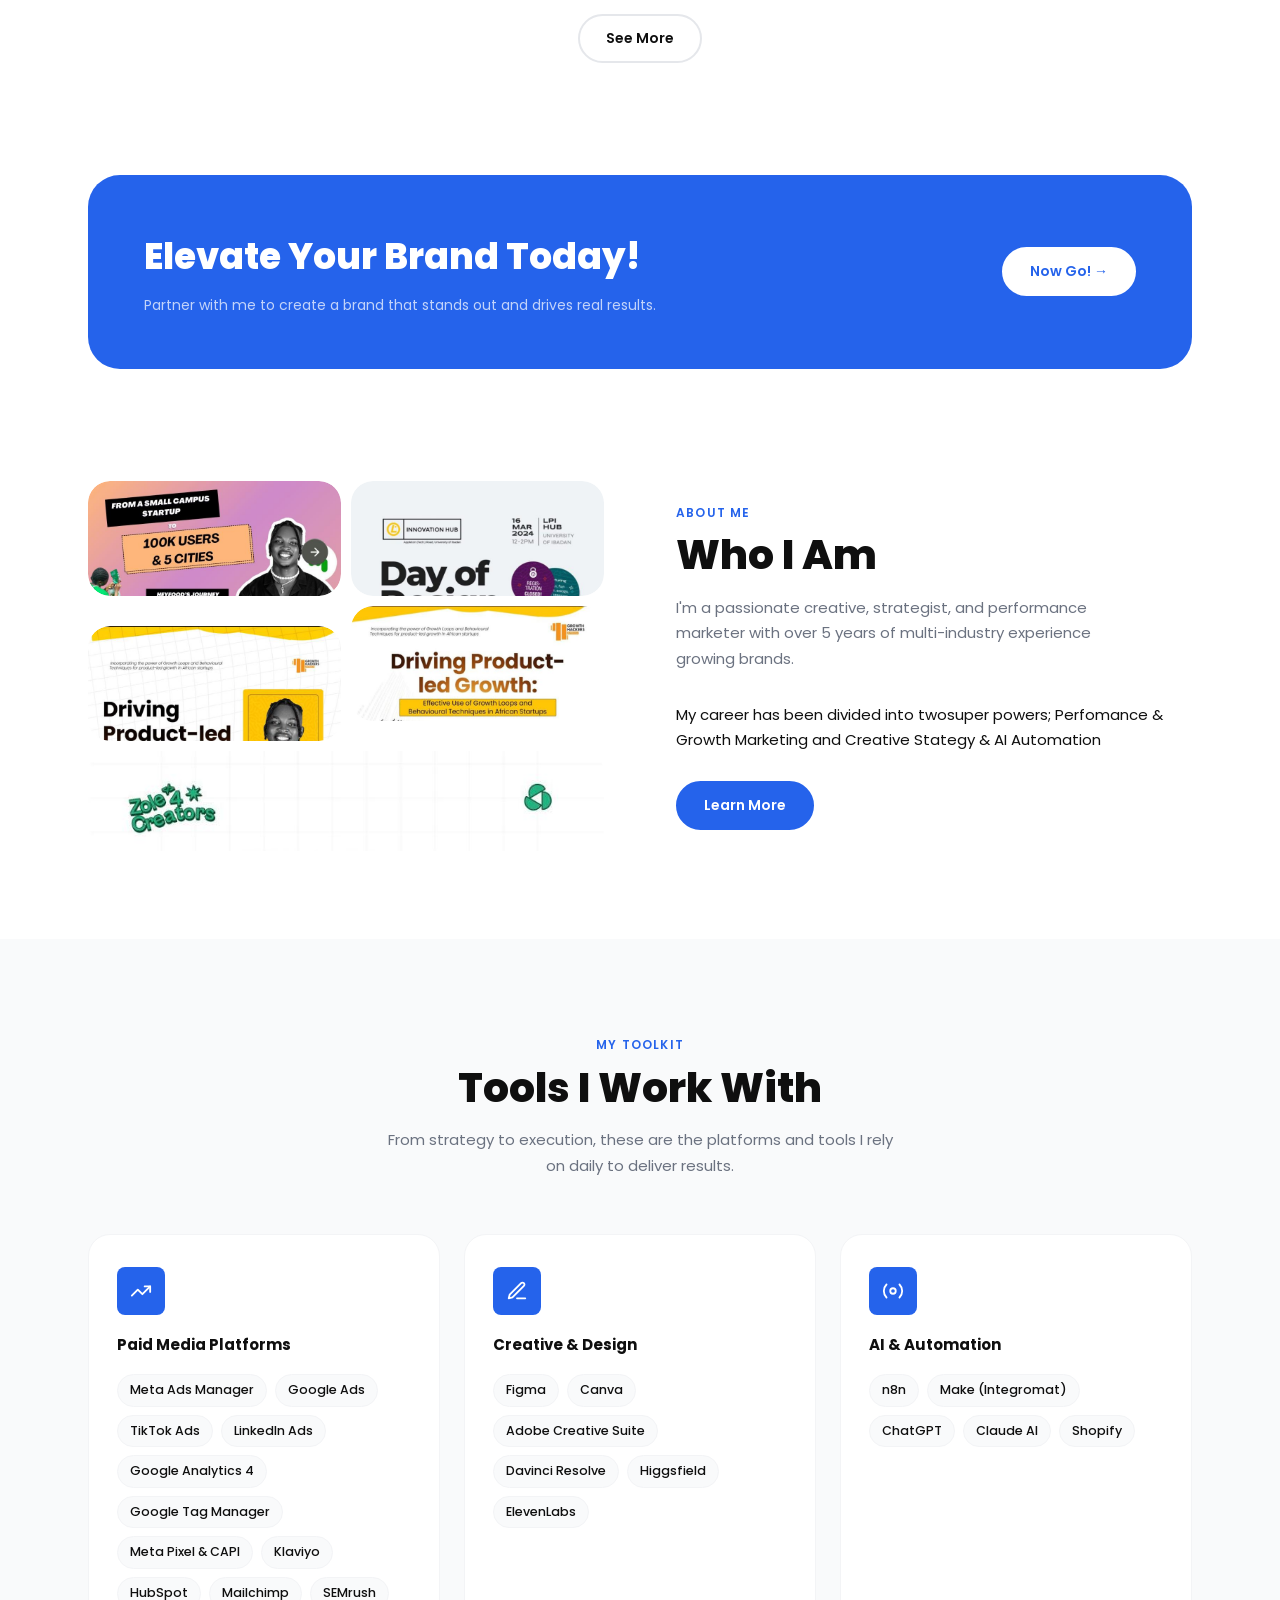
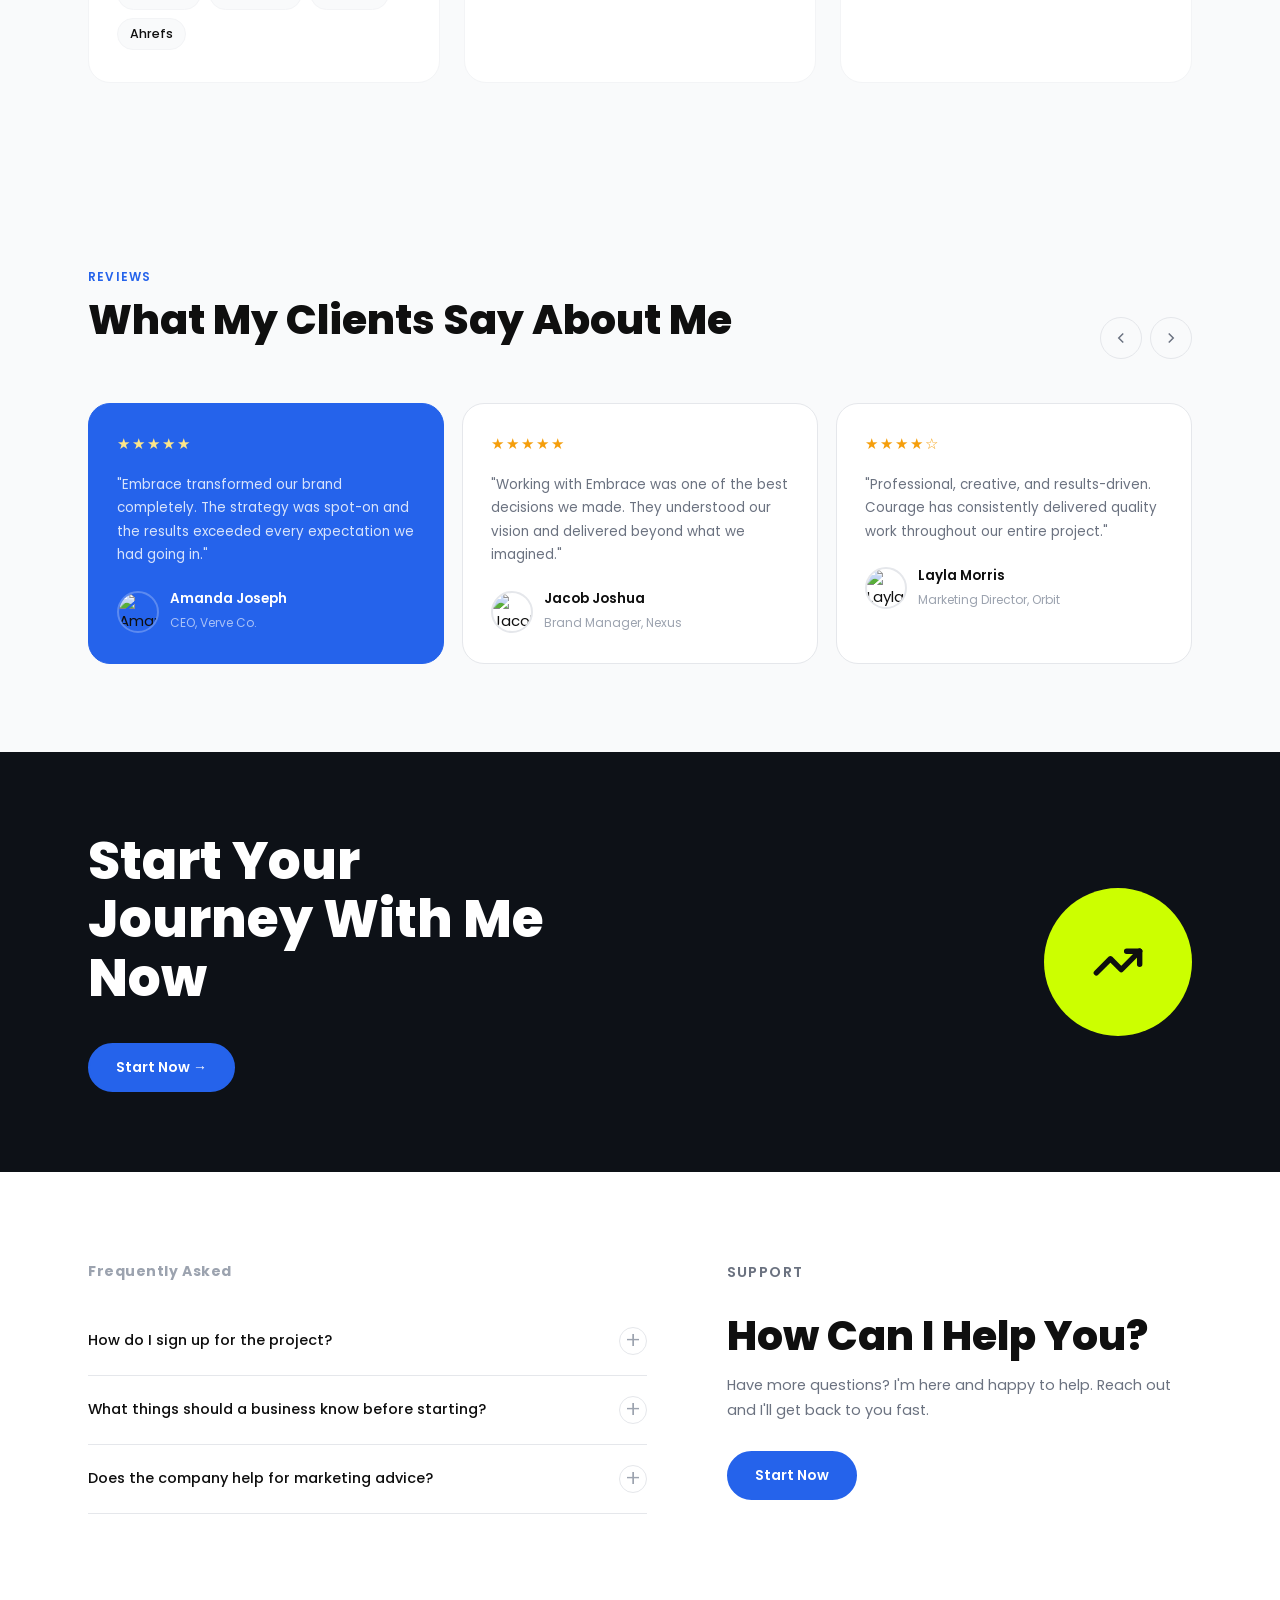
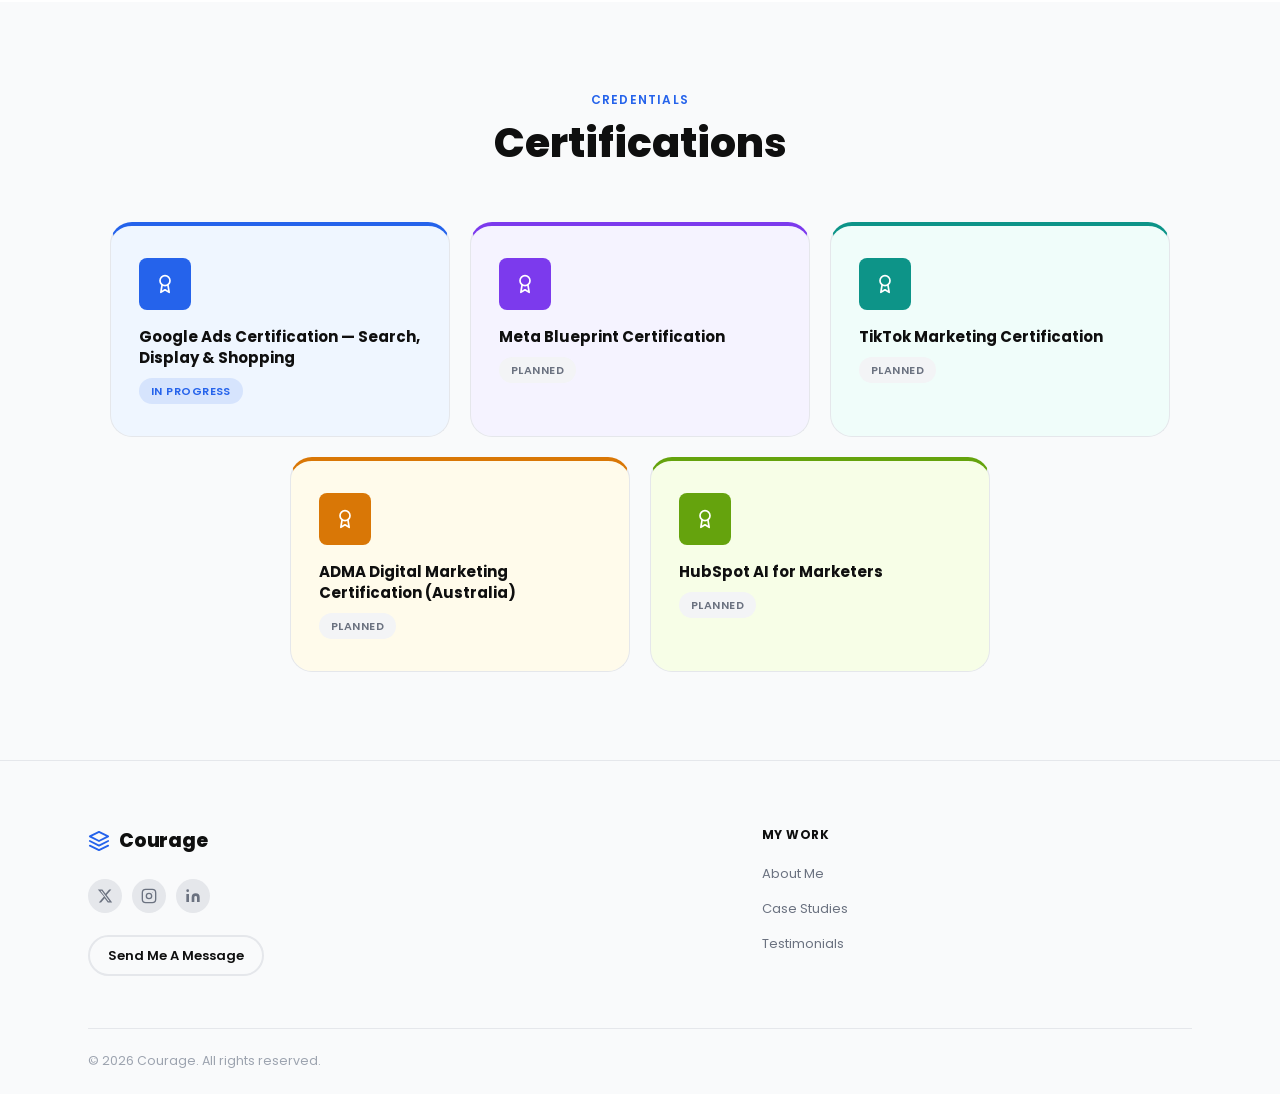
==== commit f1ec4c21: "Major portfolio update: mobile responsiveness, animations, and case study improvements - Full mobile" ====
--- a/index.html
+++ b/index.html
@@ -3,8 +3,8 @@
 <head>
   <meta charset="UTF-8" />
   <meta name="viewport" content="width=device-width, initial-scale=1.0" />
-  <meta name="description" content="Embrace — I Take Care of Your Brand. Freelancer delivering strategy, branding, and growth." />
-  <title>Embrace — I Take Care of Your Brand</title>
+  <meta name="description" content="Courage — I Take Care of Your Brand. Freelancer delivering strategy, branding, and growth." />
+  <title>Courage — I Take Care of Your Brand</title>
   <link rel="preconnect" href="https://fonts.googleapis.com" />
   <link rel="preconnect" href="https://fonts.gstatic.com" crossorigin />
   <link href="https://fonts.googleapis.com/css2?family=Poppins:wght@300;400;500;600;700;800&display=swap" rel="stylesheet" />
@@ -21,8 +21,8 @@
       </a>
       <ul class="nav__links" id="navLinks" role="list">
         <li><a href="#work">My Work</a></li>
+        <li><a href="#experience">Experience</a></li>
         <li><a href="#process">Process</a></li>
-        <!-- <li><a href="#team">Pricing</a></li> -->
         <li><a href="#team">About Me</a></li>
       </ul>
       <a href="#contact" class="btn btn--primary nav__cta">Get Started</a>
@@ -36,8 +36,8 @@
   <section class="hero" id="home" aria-label="Hero">
     <div class="container hero__inner">
       <div class="hero__content reveal">
-        <h1 class="hero__heading">I Take Care Of Your Brand</h1>
-        <p class="hero__subtext">I build digital experiences that convert. From strategy to execution, your brand is in expert hands.</p>
+        <h1 class="hero__heading">Performance Marketing Specialist</h1>
+        <p class="hero__subtext">Driving measurable growth through data-driven performance marketing campaigns across e-commerce, B2B, SaaS, and fintech.</p>
         <div class="hero__ctas">
           <a href="#contact" class="btn btn--primary">Get Started</a>
           <a href="#work" class="btn btn--ghost">Learn More
@@ -48,22 +48,13 @@
 
       <div class="hero__visual reveal reveal--delay-1">
         <div class="hero__avatar-cluster" aria-hidden="true">
-          <div class="avatar avatar--pill avatar--1">
-            <img src="https://randomuser.me/api/portraits/women/44.jpg" alt="Client portrait" loading="lazy" />
-          </div>
-          <div class="avatar avatar--pill avatar--2">
-            <img src="https://randomuser.me/api/portraits/men/32.jpg" alt="Client portrait" loading="lazy" />
-          </div>
-          <div class="avatar avatar--pill avatar--3">
-            <img src="https://randomuser.me/api/portraits/women/68.jpg" alt="Client portrait" loading="lazy" />
-          </div>
-          <div class="avatar avatar--pill avatar--4">
-            <img src="https://randomuser.me/api/portraits/men/55.jpg" alt="Client portrait" loading="lazy" />
+          <div class="hero__profile-pill">
+            <img src="assets/images/A4F8A3B9-9E3C-4BFC-9A48-CC0DE4A0C2A9.jpg" alt="Courage — Performance Marketing Specialist" loading="eager" />
           </div>
           <div class="hero__float hero__float--check">
             <svg width="18" height="18" viewBox="0 0 24 24" fill="none" stroke="currentColor" stroke-width="3" aria-hidden="true"><polyline points="20 6 9 17 4 12"/></svg>
           </div>
-          <div class="hero__float hero__float--star" aria-hidden="true">★</div>
+          <div class="hero__float hero__float--star" aria-hidden="true">★★★★★</div>
           <div class="hero__blob hero__blob--1"></div>
           <div class="hero__blob hero__blob--2"></div>
         </div>
@@ -74,18 +65,27 @@
   <!-- ===================== LOGOS ===================== -->
   <section class="logos" aria-label="Partner companies">
     <div class="container">
-      <p class="logos__label">Companies I Work With</p>
+      <p class="logos__label">Platforms &amp; Partners</p>
+    </div>
+    <div class="logos__track" aria-hidden="true">
       <div class="logos__row">
-        <span class="logo-item">Spotify</span>
-        <span class="logo-item">Google</span>
-        <span class="logo-item">Uber</span>
-        <span class="logo-item">Microsoft</span>
+        <span class="logo-item">Sendme</span>
+        <span class="logo-item">Heyfood</span>
+        <span class="logo-item">Koyn</span>
+        <span class="logo-item">Pricepally</span>
+        <span class="logo-item">Eyelevel</span>
+        <span class="logo-item">Klaviyo</span>
         <span class="logo-item">Shopify</span>
-        <span class="logo-item">Envato</span>
-        <span class="logo-item">Adobe</span>
-        <span class="logo-item">PayPal</span>
-        <span class="logo-item">Amazon</span>
-        <span class="logo-item">Asana</span>
+        <span class="logo-item">HubSpot</span>
+        <!-- duplicate for seamless loop -->
+        <span class="logo-item">Sendme</span>
+        <span class="logo-item">Heyfood</span>
+        <span class="logo-item">Koyn</span>
+        <span class="logo-item">Pricepally</span>
+        <span class="logo-item">Eyelevel</span>
+        <span class="logo-item">Klaviyo</span>
+        <span class="logo-item">Shopify</span>
+        <span class="logo-item">HubSpot</span>
       </div>
     </div>
   </section>
@@ -96,36 +96,114 @@
       <div class="stats__grid">
         <div class="stat-card reveal">
           <div class="stat-card__number">
-            <span class="counter" data-target="245">0</span><span class="stat-card__unit">%</span>
-          </div>
-          <p class="stat-card__label">Average ROI for clients</p>
+            <span class="stat-card__prefix">$</span><span class="counter" data-target="17">0</span><span class="stat-card__unit">M+</span>
+          </div>
+          <p class="stat-card__label">Total Revenue Driven</p>
         </div>
         <div class="stat-card reveal reveal--delay-1">
           <div class="stat-card__number">
-            <span class="counter" data-target="130">0</span><span class="stat-card__unit">K+</span>
-          </div>
-          <p class="stat-card__label">Users reached globally</p>
+            <span></span><span class="stat-card__unit">4.5x</span>
+          </div>
+          <p class="stat-card__label">Average ROAS</p>
         </div>
         <div class="stat-card reveal reveal--delay-2">
           <div class="stat-card__number">
-            <span class="counter" data-target="50">0</span><span class="stat-card__unit">+</span>
-          </div>
-          <p class="stat-card__label">Projects delivered</p>
+            <span class="counter" data-target="800">0</span><span class="stat-card__unit">K+</span>
+          </div>
+          <p class="stat-card__label">Customers Acquired</p>
         </div>
         <div class="stat-card reveal reveal--delay-3">
           <div class="stat-card__number">
-            <span class="counter" data-target="24">0</span><span class="stat-card__unit">+</span>
-          </div>
-          <p class="stat-card__label">Industry awards</p>
+            <span class="stat-card__prefix">$</span><span class="counter" data-target="600">0</span><span class="stat-card__unit">K+</span>
+          </div>
+          <p class="stat-card__label">Total Ad Spend Managed</p>
         </div>
       </div>
       <div class="stats__commitments reveal reveal--delay-1">
-        <h2 class="stats__commitments-heading">Commitments</h2>
-        <p>I am committed to delivering measurable results for every brand I partner with. My work is data-driven, creative, and built to last. No fluff — just outcomes.</p>
-        <a href="#process" class="link-arrow">
-          Learn More
+        <h2 class="stats__commitments-heading">Professional Summary</h2>
+        <p>Performance marketing specialist with 6+ years of experience driving revenue growth and customer acquisition across multiple industries. Proven track record of scaling businesses from early stage to profitability through strategic paid media campaigns, growth experimentation, and data-driven optimization.</p>
+        <a href="#experience" class="link-arrow">
+          View Experience
           <svg width="14" height="14" viewBox="0 0 24 24" fill="none" stroke="currentColor" stroke-width="2" aria-hidden="true"><line x1="5" y1="12" x2="19" y2="12"/><polyline points="12 5 19 12 12 19"/></svg>
         </a>
+      </div>
+    </div>
+  </section>
+
+  <!-- ===================== EXPERIENCE ===================== -->
+  <section class="experience" id="experience" aria-label="Professional experience">
+    <div class="container">
+      <div class="section-header reveal">
+        <p class="section-label">Work History</p>
+        <h2 class="section-heading">Professional Experience</h2>
+      </div>
+      <div class="exp__grid">
+        <div class="exp-card reveal" data-brand="futureSrc">
+          <div class="exp-card__avatar" aria-hidden="true">F</div>
+          <div>
+            <p class="exp-card__company">FutureSource</p>
+            <p class="exp-card__role">Head of Paid Ads</p>
+          </div>
+        </div>
+        <div class="exp-card reveal reveal--delay-1" data-brand="boardman">
+          <div class="exp-card__avatar" aria-hidden="true">B</div>
+          <div>
+            <p class="exp-card__company">Boardman</p>
+            <p class="exp-card__role">Head of Marketing</p>
+          </div>
+        </div>
+        <div class="exp-card reveal reveal--delay-2" data-brand="koyn">
+          <div class="exp-card__logo">
+            <img src="assets/images/Koyn.png" alt="Koyn logo" loading="lazy" />
+          </div>
+          <div>
+            <p class="exp-card__company">Koyn</p>
+            <p class="exp-card__role">Community Marketing Lead</p>
+          </div>
+        </div>
+        <div class="exp-card reveal reveal--delay-3" data-brand="eyelevel">
+          <div class="exp-card__logo">
+            <img src="assets/images/Eyelevel.jpg" alt="Eyelevel Learning logo" loading="lazy" />
+          </div>
+          <div>
+            <p class="exp-card__company">Eyelevel Learning</p>
+            <p class="exp-card__role">Head of Growth</p>
+          </div>
+        </div>
+        <div class="exp-card reveal" data-brand="heyfood">
+          <div class="exp-card__logo">
+            <img src="assets/images/Heyfood.png" alt="Heyfood logo" loading="lazy" />
+          </div>
+          <div>
+            <p class="exp-card__company">Shops by Heyfood</p>
+            <p class="exp-card__role">Head of Growth</p>
+          </div>
+        </div>
+        <div class="exp-card reveal reveal--delay-1" data-brand="pricepally">
+          <div class="exp-card__logo">
+            <img src="assets/images/Pricepally logo.png" alt="Pricepally logo" loading="lazy" />
+          </div>
+          <div>
+            <p class="exp-card__company">Pricepally</p>
+            <p class="exp-card__role">Performance Marketing Lead</p>
+          </div>
+        </div>
+        <div class="exp-card reveal reveal--delay-2" data-brand="sendme">
+          <div class="exp-card__logo">
+            <img src="assets/images/Sendme.jpg" alt="Sendme logo" loading="lazy" />
+          </div>
+          <div>
+            <p class="exp-card__company">Sendme</p>
+            <p class="exp-card__role">Head of Marketing</p>
+          </div>
+        </div>
+        <div class="exp-card reveal reveal--delay-3" data-brand="bezopo">
+          <div class="exp-card__avatar" aria-hidden="true">B</div>
+          <div>
+            <p class="exp-card__company">Bezopo</p>
+            <p class="exp-card__role">Shopify Commerce Marketing Manager</p>
+          </div>
+        </div>
       </div>
     </div>
   </section>
@@ -133,15 +211,15 @@
   <!-- ===================== HOW IT WORKS ===================== -->
   <section class="process" id="process" aria-label="How it works">
     <div class="container process__inner">
-      <div class="process__image reveal">
+      <div class="process__image reveal reveal--left">
         <img src="https://picsum.photos/id/3/520/540" alt="Working on a project" loading="lazy" />
       </div>
-      <div class="process__content reveal reveal--delay-1">
+      <div class="process__content reveal reveal--left reveal--delay-1">
         <p class="section-label">My Process</p>
         <h2 class="section-heading">How It Works</h2>
         <p class="section-subtext">I follow a proven four-step process that ensures every project is delivered with precision and purpose.</p>
         <div class="steps">
-          <div class="step">
+          <div class="step reveal reveal--left reveal--delay-1">
             <div class="step__icon" aria-hidden="true">
               <svg width="18" height="18" viewBox="0 0 24 24" fill="none" stroke="currentColor" stroke-width="2"><circle cx="11" cy="11" r="8"/><line x1="21" y1="21" x2="16.65" y2="16.65"/></svg>
             </div>
@@ -150,7 +228,7 @@
               <p class="step__desc">I dive deep into your business, audience, and goals to craft the right strategy from day one.</p>
             </div>
           </div>
-          <div class="step">
+          <div class="step reveal reveal--left reveal--delay-2">
             <div class="step__icon" aria-hidden="true">
               <svg width="18" height="18" viewBox="0 0 24 24" fill="none" stroke="currentColor" stroke-width="2"><path d="M2 3h6a4 4 0 0 1 4 4v14a3 3 0 0 0-3-3H2z"/><path d="M22 3h-6a4 4 0 0 0-4 4v14a3 3 0 0 1 3-3h7z"/></svg>
             </div>
@@ -159,7 +237,7 @@
               <p class="step__desc">I build a detailed roadmap tailored to your brand's unique position and objectives.</p>
             </div>
           </div>
-          <div class="step">
+          <div class="step reveal reveal--left reveal--delay-3">
             <div class="step__icon" aria-hidden="true">
               <svg width="18" height="18" viewBox="0 0 24 24" fill="none" stroke="currentColor" stroke-width="2"><polygon points="5 3 19 12 5 21 5 3"/></svg>
             </div>
@@ -168,7 +246,7 @@
               <p class="step__desc">I bring the strategy to life with creative precision and technical excellence.</p>
             </div>
           </div>
-          <div class="step">
+          <div class="step reveal reveal--left reveal--delay-4">
             <div class="step__icon" aria-hidden="true">
               <svg width="18" height="18" viewBox="0 0 24 24" fill="none" stroke="currentColor" stroke-width="2"><line x1="18" y1="20" x2="18" y2="10"/><line x1="12" y1="20" x2="12" y2="4"/><line x1="6" y1="20" x2="6" y2="14"/></svg>
             </div>
@@ -197,40 +275,46 @@
       </div>
       <div class="portfolio__grid">
         <article class="p-card reveal" data-category="branding">
-          <div class="p-card__thumb p-card__thumb--dark">
-            <img src="https://placehold.co/420x290/111111/ffffff?text=Apple+Project" alt="Apple brand project" loading="lazy" />
-            <div class="p-card__overlay">
-              <a href="case-study.html" class="btn btn--white btn--sm">View Case Study →</a>
-            </div>
-          </div>
-          <div class="p-card__info">
-            <h3 class="p-card__title">Apple</h3>
-            <span class="p-card__tag">Brand Strategy</span>
-          </div>
+          <a href="case-study.html#heyfood" class="p-card__link">
+            <div class="p-card__thumb p-card__thumb--logo p-card__thumb--heyfood">
+              <img src="assets/images/Heyfood.png" alt="Shops by Heyfood — Head of Growth case study" loading="lazy" />
+            </div>
+            <div class="p-card__info">
+              <div>
+                <h3 class="p-card__title">Shops by Heyfood</h3>
+                <span class="p-card__tag">Brand Strategy</span>
+              </div>
+              <span class="p-card__cta">View →</span>
+            </div>
+          </a>
         </article>
         <article class="p-card reveal reveal--delay-1" data-category="digital">
-          <div class="p-card__thumb p-card__thumb--red">
-            <img src="https://placehold.co/420x290/CC0000/ffffff?text=Coca-Cola+Project" alt="Coca-Cola digital project" loading="lazy" />
-            <div class="p-card__overlay">
-              <a href="case-study.html" class="btn btn--white btn--sm">View Case Study →</a>
-            </div>
-          </div>
-          <div class="p-card__info">
-            <h3 class="p-card__title">Coca-Cola</h3>
-            <span class="p-card__tag">Digital Campaign</span>
-          </div>
+          <a href="case-study.html#koyn" class="p-card__link">
+            <div class="p-card__thumb p-card__thumb--logo p-card__thumb--koyn">
+              <img src="assets/images/Koyn.png" alt="Koyn — Community Marketing case study" loading="lazy" />
+            </div>
+            <div class="p-card__info">
+              <div>
+                <h3 class="p-card__title">Koyn</h3>
+                <span class="p-card__tag">Digital Campaign</span>
+              </div>
+              <span class="p-card__cta">View →</span>
+            </div>
+          </a>
         </article>
         <article class="p-card reveal reveal--delay-2" data-category="strategy">
-          <div class="p-card__thumb p-card__thumb--sky">
-            <img src="https://placehold.co/420x290/BFDBFE/1E3A5F?text=Nike+Project" alt="Nike strategy project" loading="lazy" />
-            <div class="p-card__overlay">
-              <a href="case-study.html" class="btn btn--white btn--sm">View Case Study →</a>
-            </div>
-          </div>
-          <div class="p-card__info">
-            <h3 class="p-card__title">Nike</h3>
-            <span class="p-card__tag">Marketing Strategy</span>
-          </div>
+          <a href="case-study.html#pricepally" class="p-card__link">
+            <div class="p-card__thumb p-card__thumb--logo p-card__thumb--pricepally">
+              <img src="assets/images/Pricepally logo.png" alt="Pricepally — Performance Marketing case study" loading="lazy" />
+            </div>
+            <div class="p-card__info">
+              <div>
+                <h3 class="p-card__title">Pricepally</h3>
+                <span class="p-card__tag">Marketing Strategy</span>
+              </div>
+              <span class="p-card__cta">View →</span>
+            </div>
+          </a>
         </article>
       </div>
       <div class="portfolio__more reveal">
@@ -298,14 +382,20 @@
           <div class="tool-cat__icon" aria-hidden="true">
             <svg width="22" height="22" viewBox="0 0 24 24" fill="none" stroke="currentColor" stroke-width="2" stroke-linecap="round" stroke-linejoin="round"><polyline points="22 7 13.5 15.5 8.5 10.5 2 17"/><polyline points="16 7 22 7 22 13"/></svg>
           </div>
-          <h4 class="tool-cat__title">Performance & Growth</h4>
+          <h4 class="tool-cat__title">Paid Media Platforms</h4>
           <ul class="tool-list">
+            <li class="tool-tag">Meta Ads Manager</li>
             <li class="tool-tag">Google Ads</li>
-            <li class="tool-tag">Meta Ads Manager</li>
+            <li class="tool-tag">TikTok Ads</li>
+            <li class="tool-tag">LinkedIn Ads</li>
             <li class="tool-tag">Google Analytics 4</li>
-            <li class="tool-tag">SEMrush</li>
+            <li class="tool-tag">Google Tag Manager</li>
+            <li class="tool-tag">Meta Pixel & CAPI</li>
+            <li class="tool-tag">Klaviyo</li>
             <li class="tool-tag">HubSpot</li>
             <li class="tool-tag">Mailchimp</li>
+            <li class="tool-tag">SEMrush</li>
+            <li class="tool-tag">Ahrefs</li>
           </ul>
         </div>
 
@@ -316,11 +406,11 @@
           <h4 class="tool-cat__title">Creative & Design</h4>
           <ul class="tool-list">
             <li class="tool-tag">Figma</li>
-            <li class="tool-tag">Adobe Photoshop</li>
-            <li class="tool-tag">Adobe Illustrator</li>
-            <li class="tool-tag">Premiere Pro</li>
             <li class="tool-tag">Canva</li>
-            <li class="tool-tag">After Effects</li>
+            <li class="tool-tag">Adobe Creative Suite</li>
+            <li class="tool-tag">Davinci Resolve</li>
+            <li class="tool-tag">Higgsfield</li>
+            <li class="tool-tag">ElevenLabs</li>
           </ul>
         </div>
 
@@ -330,16 +420,15 @@
           </div>
           <h4 class="tool-cat__title">AI & Automation</h4>
           <ul class="tool-list">
+            <li class="tool-tag">n8n</li>
+            <li class="tool-tag">Make (Integromat)</li>
             <li class="tool-tag">ChatGPT</li>
             <li class="tool-tag">Claude AI</li>
-            <li class="tool-tag">Zapier</li>
-            <li class="tool-tag">Make (Integromat)</li>
-            <li class="tool-tag">Notion AI</li>
-            <li class="tool-tag">Midjourney</li>
+            <li class="tool-tag">Shopify</li>
           </ul>
         </div>
 
-        <div class="tool-cat reveal reveal--delay-3">
+        <!-- <div class="tool-cat reveal reveal--delay-3">
           <div class="tool-cat__icon" aria-hidden="true">
             <svg width="22" height="22" viewBox="0 0 24 24" fill="none" stroke="currentColor" stroke-width="2" stroke-linecap="round" stroke-linejoin="round"><polyline points="16 18 22 12 16 6"/><polyline points="8 6 2 12 8 18"/></svg>
           </div>
@@ -348,11 +437,11 @@
             <li class="tool-tag">HTML / CSS</li>
             <li class="tool-tag">JavaScript</li>
             <li class="tool-tag">VS Code</li>
+            <li class="tool-tag">GitHub</li>
+            <li class="tool-tag">Webflow</li>
             <li class="tool-tag">WordPress</li>
-            <li class="tool-tag">Webflow</li>
-            <li class="tool-tag">GitHub</li>
           </ul>
-        </div>
+        </div> -->
 
       </div>
     </div>
@@ -475,6 +564,63 @@
     </div>
   </section>
 
+  <!-- ===================== CERTIFICATIONS ===================== -->
+  <section class="certifications" id="certifications" aria-label="Certifications">
+    <div class="container">
+      <div class="section-header reveal">
+        <p class="section-label">Credentials</p>
+        <h2 class="section-heading">Certifications</h2>
+      </div>
+      <div class="cert__grid">
+        <div class="cert-card reveal">
+          <div class="cert-card__icon" aria-hidden="true">
+            <svg width="20" height="20" viewBox="0 0 24 24" fill="none" stroke="currentColor" stroke-width="2" stroke-linecap="round" stroke-linejoin="round"><circle cx="12" cy="8" r="6"/><path d="M15.477 12.89L17 22l-5-3-5 3 1.523-9.11"/></svg>
+          </div>
+          <div class="cert-card__body">
+            <p class="cert-card__name">Google Ads Certification — Search, Display &amp; Shopping</p>
+            <span class="cert-status cert-status--active">In Progress</span>
+          </div>
+        </div>
+        <div class="cert-card reveal reveal--delay-1">
+          <div class="cert-card__icon" aria-hidden="true">
+            <svg width="20" height="20" viewBox="0 0 24 24" fill="none" stroke="currentColor" stroke-width="2" stroke-linecap="round" stroke-linejoin="round"><circle cx="12" cy="8" r="6"/><path d="M15.477 12.89L17 22l-5-3-5 3 1.523-9.11"/></svg>
+          </div>
+          <div class="cert-card__body">
+            <p class="cert-card__name">Meta Blueprint Certification</p>
+            <span class="cert-status cert-status--planned">Planned</span>
+          </div>
+        </div>
+        <div class="cert-card reveal reveal--delay-2">
+          <div class="cert-card__icon" aria-hidden="true">
+            <svg width="20" height="20" viewBox="0 0 24 24" fill="none" stroke="currentColor" stroke-width="2" stroke-linecap="round" stroke-linejoin="round"><circle cx="12" cy="8" r="6"/><path d="M15.477 12.89L17 22l-5-3-5 3 1.523-9.11"/></svg>
+          </div>
+          <div class="cert-card__body">
+            <p class="cert-card__name">TikTok Marketing Certification</p>
+            <span class="cert-status cert-status--planned">Planned</span>
+          </div>
+        </div>
+        <div class="cert-card reveal reveal--delay-3">
+          <div class="cert-card__icon" aria-hidden="true">
+            <svg width="20" height="20" viewBox="0 0 24 24" fill="none" stroke="currentColor" stroke-width="2" stroke-linecap="round" stroke-linejoin="round"><circle cx="12" cy="8" r="6"/><path d="M15.477 12.89L17 22l-5-3-5 3 1.523-9.11"/></svg>
+          </div>
+          <div class="cert-card__body">
+            <p class="cert-card__name">ADMA Digital Marketing Certification (Australia)</p>
+            <span class="cert-status cert-status--planned">Planned</span>
+          </div>
+        </div>
+        <div class="cert-card reveal reveal--delay-4">
+          <div class="cert-card__icon" aria-hidden="true">
+            <svg width="20" height="20" viewBox="0 0 24 24" fill="none" stroke="currentColor" stroke-width="2" stroke-linecap="round" stroke-linejoin="round"><circle cx="12" cy="8" r="6"/><path d="M15.477 12.89L17 22l-5-3-5 3 1.523-9.11"/></svg>
+          </div>
+          <div class="cert-card__body">
+            <p class="cert-card__name">HubSpot AI for Marketers</p>
+            <span class="cert-status cert-status--planned">Planned</span>
+          </div>
+        </div>
+      </div>
+    </div>
+  </section>
+
   <!-- ===================== FOOTER ===================== -->
   <footer class="footer" id="contact" aria-label="Footer">
     <div class="container">
@@ -485,17 +631,17 @@
             Courage
           </a>
           <div class="footer__socials" aria-label="Social media links">
-            <a href="#" class="social-link" aria-label="Twitter / X">
+            <a href="https://x.com/courage_af?s=21" class="social-link" aria-label="Twitter / X" target="_blank" rel="noopener noreferrer">
               <svg width="16" height="16" viewBox="0 0 24 24" fill="currentColor" aria-hidden="true"><path d="M18.244 2.25h3.308l-7.227 8.26 8.502 11.24H16.17l-4.714-6.231-5.401 6.231H2.741l7.73-8.835L1.254 2.25H8.08l4.713 6.231zm-1.161 17.52h1.833L7.084 4.126H5.117z"/></svg>
             </a>
-            <a href="#" class="social-link" aria-label="Instagram">
+            <a href="https://www.instagram.com/courage_afemije/" class="social-link" aria-label="Instagram" target="_blank" rel="noopener noreferrer">
               <svg width="16" height="16" viewBox="0 0 24 24" fill="none" stroke="currentColor" stroke-width="2" aria-hidden="true"><rect x="2" y="2" width="20" height="20" rx="5"/><circle cx="12" cy="12" r="4"/><circle cx="17.5" cy="6.5" r="0.5" fill="currentColor" stroke="none"/></svg>
             </a>
-            <a href="#" class="social-link" aria-label="LinkedIn">
+            <a href="https://www.linkedin.com/in/courageafemije/" class="social-link" aria-label="LinkedIn" target="_blank" rel="noopener noreferrer">
               <svg width="16" height="16" viewBox="0 0 24 24" fill="currentColor" aria-hidden="true"><path d="M16 8a6 6 0 0 1 6 6v7h-4v-7a2 2 0 0 0-4 0v7h-4v-7a6 6 0 0 1 6-6zM2 9h4v12H2z"/><circle cx="4" cy="4" r="2"/></svg>
             </a>
           </div>
-          <a href="mailto:courageafemije1@gmail.com" class="btn btn--outline btn--sm">Send Me A Message</a>
+          <a href="mailto:afemijecourage@gmail.com" class="btn btn--outline btn--sm">Send Me A Message</a>
         </div>
         <nav class="footer__nav" aria-label="Footer navigation">
           <div class="footer__col">
--- a/assets/css/style.css
+++ b/assets/css/style.css
@@ -218,16 +218,20 @@
    -------------------------------------------------------- */
 .reveal {
   opacity: 0;
-  transform: translateY(28px);
-  transition: opacity 0.6s ease, transform 0.6s ease;
+  transform: translateY(28px) scale(0.97);
+  transition: opacity 0.6s ease, transform 0.6s cubic-bezier(0.34, 1.2, 0.64, 1);
+}
+.reveal.reveal--left {
+  transform: translateX(-52px) scale(0.97);
 }
 .reveal.revealed {
   opacity: 1;
-  transform: translateY(0);
+  transform: translateY(0) scale(1);
 }
 .reveal--delay-1 { transition-delay: 0.1s; }
 .reveal--delay-2 { transition-delay: 0.2s; }
 .reveal--delay-3 { transition-delay: 0.3s; }
+.reveal--delay-4 { transition-delay: 0.4s; }
 
 /* --------------------------------------------------------
    6. NAVIGATION
@@ -377,6 +381,23 @@
 .avatar--3 { width: 92px;  height: 118px; top: 10px; right: 285px; }
 .avatar--4 { width: 82px;  height: 106px; bottom: 80px; right: 120px; }
 
+.hero__profile-pill {
+  position: absolute;
+  inset: 0;
+  display: flex;
+  align-items: center;
+  justify-content: center;
+}
+.hero__profile-pill img {
+  width: 280px;
+  height: 360px;
+  object-fit: cover;
+  object-position: top center;
+  border-radius: 140px;
+  border: 5px solid var(--clr-white);
+  box-shadow: var(--sh-lg);
+}
+
 .avatar img { width: 100%; height: 100%; object-fit: cover; }
 
 .hero__float {
@@ -404,6 +425,12 @@
   bottom: 120px;
   right: 240px;
   animation-delay: 1s;
+  width: auto;
+  padding: 0 14px;
+  border-radius: var(--r-pill);
+  font-size: 14px;
+  letter-spacing: 2px;
+  gap: 0;
 }
 
 .hero__blob {
@@ -445,12 +472,24 @@
   margin-bottom: 28px;
 }
 
+.logos__track {
+  overflow: hidden;
+  mask-image: linear-gradient(to right, transparent 0%, #000 12%, #000 88%, transparent 100%);
+  -webkit-mask-image: linear-gradient(to right, transparent 0%, #000 12%, #000 88%, transparent 100%);
+}
+
 .logos__row {
   display: flex;
   align-items: center;
-  justify-content: space-between;
-  gap: 20px;
-  flex-wrap: wrap;
+  gap: 56px;
+  width: max-content;
+  animation: marquee 22s linear infinite;
+}
+.logos__row:hover { animation-play-state: paused; }
+
+@keyframes marquee {
+  0%   { transform: translateX(0); }
+  100% { transform: translateX(-50%); }
 }
 
 .logo-item {
@@ -459,6 +498,7 @@
   font-weight: 700;
   color: var(--clr-grey-400);
   letter-spacing: -0.02em;
+  white-space: nowrap;
   transition: color var(--ease);
   cursor: default;
   user-select: none;
@@ -604,8 +644,14 @@
   gap: 8px;
   justify-content: center;
   margin-bottom: 44px;
-  flex-wrap: wrap;
-}
+  overflow-x: auto;
+  scrollbar-width: none;
+  -ms-overflow-style: none;
+  padding-bottom: 4px;
+  mask-image: linear-gradient(to right, transparent 0%, #000 6%, #000 94%, transparent 100%);
+  -webkit-mask-image: linear-gradient(to right, transparent 0%, #000 6%, #000 94%, transparent 100%);
+}
+.portfolio__filters::-webkit-scrollbar { display: none; }
 
 .filter-btn {
   padding: 8px 20px;
@@ -615,6 +661,8 @@
   color: var(--clr-grey-500);
   border: 1.5px solid var(--clr-grey-200);
   background: var(--clr-white);
+  white-space: nowrap;
+  flex-shrink: 0;
   transition: background var(--ease), color var(--ease), border-color var(--ease);
 }
 .filter-btn:hover,
@@ -630,42 +678,67 @@
   gap: 22px;
 }
 
-.p-card { border-radius: var(--r-lg); overflow: hidden; }
-
+.p-card {
+  border-radius: var(--r-lg);
+  overflow: hidden;
+  aspect-ratio: 4 / 3;
+  position: relative;
+  transition: transform 0.28s cubic-bezier(0.4, 0, 0.2, 1),
+              box-shadow 0.28s cubic-bezier(0.4, 0, 0.2, 1);
+}
+.p-card:hover {
+  transform: translateY(-6px);
+  box-shadow: 0 20px 48px rgba(0,0,0,0.14);
+}
+
+.p-card__link {
+  display: block;
+  width: 100%;
+  height: 100%;
+  text-decoration: none;
+  color: inherit;
+  position: relative;
+}
+
+/* Thumb fills the entire card */
 .p-card__thumb {
-  position: relative;
+  position: absolute;
+  inset: 0;
   overflow: hidden;
-  border-radius: var(--r-lg);
-  aspect-ratio: 4 / 3;
 }
 
 .p-card__thumb img {
   width: 100%;
   height: 100%;
-  object-fit: cover;
+  object-fit: contain;
+  padding: 32px 32px 80px;
   transition: transform 0.55s ease;
 }
-.p-card__thumb:hover img { transform: scale(1.06); }
-
+.p-card:hover .p-card__thumb img { transform: scale(1.05); }
+
+/* Brand tinted backgrounds */
 .p-card__thumb--dark  { background: #111111; }
 .p-card__thumb--red   { background: #CC0000; }
 .p-card__thumb--sky   { background: #BFDBFE; }
-
-.p-card__overlay {
+.p-card__thumb--heyfood    { background: #FFFBEB; }
+.p-card__thumb--koyn       { background: #F5F3FF; }
+.p-card__thumb--pricepally { background: #F7FEE7; }
+.p-card__thumb--sendme     { background: #F0F9FF; }
+.p-card__thumb--eyelevel   { background: #F0FDFA; }
+
+/* Info bar overlays at the bottom of the card */
+.p-card__info {
   position: absolute;
-  inset: 0;
-  background: rgba(0,0,0,0.52);
-  display: flex;
-  align-items: center;
-  justify-content: center;
-  border-radius: var(--r-lg);
-  opacity: 0;
-  transition: opacity var(--ease);
-}
-.p-card__thumb:hover .p-card__overlay { opacity: 1; }
-
-.p-card__info {
-  padding: 16px 2px 10px;
+  bottom: 0; left: 0; right: 0;
+  padding: 14px 18px 16px;
+  background: rgba(255, 255, 255, 0.92);
+  backdrop-filter: blur(12px);
+  -webkit-backdrop-filter: blur(12px);
+  border-top: 1px solid rgba(0, 0, 0, 0.07);
+  display: flex;
+  align-items: center;
+  justify-content: space-between;
+  gap: 12px;
 }
 
 .p-card__title {
@@ -673,13 +746,23 @@
   font-size: 16px;
   font-weight: 700;
   color: var(--clr-dark);
-  margin-bottom: 4px;
+  margin-bottom: 3px;
 }
 
 .p-card__tag {
-  font-size: 12.5px;
-  color: var(--clr-grey-400);
-}
+  font-size: 12px;
+  color: var(--clr-grey-500);
+}
+
+.p-card__cta {
+  font-size: 13px;
+  font-weight: 600;
+  color: var(--clr-primary);
+  white-space: nowrap;
+  flex-shrink: 0;
+  transition: transform 0.2s ease;
+}
+.p-card__link:hover .p-card__cta { transform: translateX(3px); }
 
 .portfolio__more {
   text-align: center;
@@ -757,6 +840,7 @@
 .team-photo--wide   { grid-column: span 2; height: 100px; }
 
 .team__content .section-subtext { margin-bottom: 32px; }
+.team__content .btn { margin-top: 28px; display: inline-block; }
 
 /* --------------------------------------------------------
    14. TESTIMONIALS
@@ -1114,7 +1198,7 @@
 
 .tools__grid {
   display: grid;
-  grid-template-columns: repeat(4, 1fr);
+  grid-template-columns: repeat(3, 1fr);
   gap: 24px;
 }
 
@@ -1174,15 +1258,442 @@
   border-color: var(--clr-primary);
 }
 
-@media (max-width: 1024px) {
-  .tools__grid { grid-template-columns: repeat(2, 1fr); }
-}
-@media (max-width: 600px) {
+@media (max-width: 720px) {
   .tools__grid { grid-template-columns: 1fr; }
 }
 
 /* --------------------------------------------------------
-   19. BACK TO TOP
+   19. STAT PREFIX
+   -------------------------------------------------------- */
+.stat-card__prefix {
+  font-size: inherit;
+  font-weight: 800;
+  line-height: 1;
+}
+
+/* --------------------------------------------------------
+   20. LOGO IMAGES
+   -------------------------------------------------------- */
+.logo-img {
+  height: 28px;
+  width: auto;
+  filter: grayscale(1) opacity(0.45);
+  transition: filter var(--ease);
+  display: block;
+}
+.logo-img:hover { filter: grayscale(0) opacity(1); }
+
+/* --------------------------------------------------------
+   21. EXPERIENCE SECTION
+   -------------------------------------------------------- */
+.experience {
+  padding: var(--section-pad) 0;
+  background: var(--clr-white);
+}
+
+.exp__grid {
+  display: grid;
+  grid-template-columns: repeat(4, 1fr);
+  gap: 16px;
+  margin-top: 48px;
+}
+
+.exp-card {
+  background: var(--clr-white);
+  border: 1px solid var(--clr-grey-200);
+  border-top: 3px solid var(--clr-grey-200);
+  border-radius: var(--r-lg);
+  padding: 22px 20px;
+  display: flex;
+  align-items: center;
+  gap: 14px;
+  box-shadow: var(--sh-sm);
+  transition: transform 0.28s cubic-bezier(0.4, 0, 0.2, 1),
+              box-shadow 0.28s cubic-bezier(0.4, 0, 0.2, 1);
+}
+.exp-card:hover {
+  transform: translateY(-4px);
+  box-shadow: var(--sh-md);
+}
+
+/* --- per-brand accent colours --- */
+.exp-card[data-brand="futureSrc"]  { border-top-color: #2563EB; background: #EFF6FF; }
+.exp-card[data-brand="boardman"]   { border-top-color: #4F46E5; background: #EEF2FF; }
+.exp-card[data-brand="koyn"]       { border-top-color: #7C3AED; background: #F5F3FF; }
+.exp-card[data-brand="eyelevel"]   { border-top-color: #0D9488; background: #F0FDFA; }
+.exp-card[data-brand="heyfood"]    { border-top-color: #D97706; background: #FFFBEB; }
+.exp-card[data-brand="pricepally"] { border-top-color: #65A30D; background: #F7FEE7; }
+.exp-card[data-brand="sendme"]     { border-top-color: #0284C7; background: #F0F9FF; }
+.exp-card[data-brand="bezopo"]     { border-top-color: #E11D48; background: #FFF1F2; }
+
+/* --- per-brand hover glow --- */
+.exp-card[data-brand="futureSrc"]:hover  { box-shadow: 0 8px 28px rgba(37,99,235,0.16); }
+.exp-card[data-brand="boardman"]:hover   { box-shadow: 0 8px 28px rgba(79,70,229,0.16); }
+.exp-card[data-brand="koyn"]:hover       { box-shadow: 0 8px 28px rgba(124,58,237,0.16); }
+.exp-card[data-brand="eyelevel"]:hover   { box-shadow: 0 8px 28px rgba(13,148,136,0.16); }
+.exp-card[data-brand="heyfood"]:hover    { box-shadow: 0 8px 28px rgba(217,119,6,0.16); }
+.exp-card[data-brand="pricepally"]:hover { box-shadow: 0 8px 28px rgba(101,163,13,0.16); }
+.exp-card[data-brand="sendme"]:hover     { box-shadow: 0 8px 28px rgba(2,132,199,0.16); }
+.exp-card[data-brand="bezopo"]:hover     { box-shadow: 0 8px 28px rgba(225,29,72,0.16); }
+
+/* --- avatar recolour for logo-less cards --- */
+.exp-card[data-brand="futureSrc"] .exp-card__avatar { background: #2563EB; }
+.exp-card[data-brand="boardman"]  .exp-card__avatar { background: #4F46E5; }
+.exp-card[data-brand="bezopo"]    .exp-card__avatar { background: #E11D48; }
+
+.exp-card__avatar {
+  width: 44px;
+  height: 44px;
+  min-width: 44px;
+  border-radius: 50%;
+  background: var(--clr-primary);
+  color: var(--clr-white);
+  font-size: 16px;
+  font-weight: 800;
+  display: flex;
+  align-items: center;
+  justify-content: center;
+}
+
+/* --- logo image container --- */
+.exp-card__logo {
+  width: 48px;
+  height: 48px;
+  min-width: 48px;
+  border-radius: 10px;
+  background: #fff;
+  border: 1px solid var(--clr-grey-200);
+  overflow: hidden;
+  display: flex;
+  align-items: center;
+  justify-content: center;
+  box-shadow: 0 1px 4px rgba(0,0,0,0.06);
+}
+.exp-card__logo img {
+  width: 100%;
+  height: 100%;
+  object-fit: contain;
+  padding: 5px;
+}
+
+.exp-card__company {
+  font-size: 14px;
+  font-weight: 700;
+  color: var(--clr-dark);
+  margin-bottom: 3px;
+  line-height: 1.3;
+}
+
+.exp-card__role {
+  font-size: 12px;
+  color: var(--clr-grey-500);
+  line-height: 1.4;
+}
+
+/* --------------------------------------------------------
+   22. CERTIFICATIONS SECTION
+   -------------------------------------------------------- */
+.certifications {
+  padding: var(--section-pad) 0;
+  background: var(--clr-grey-50);
+}
+
+.cert__grid {
+  display: flex;
+  flex-wrap: wrap;
+  justify-content: center;
+  gap: 20px;
+  margin-top: 48px;
+}
+
+.cert-card {
+  background: var(--clr-white);
+  border: 1px solid var(--clr-grey-200);
+  border-top: 4px solid var(--clr-grey-200);
+  border-radius: var(--r-lg);
+  padding: 32px 28px;
+  flex: 0 1 340px;
+  min-width: 240px;
+  display: flex;
+  flex-direction: column;
+  gap: 16px;
+  transition: box-shadow 0.28s cubic-bezier(0.4,0,0.2,1),
+              transform 0.28s cubic-bezier(0.4,0,0.2,1);
+}
+.cert-card:hover { transform: translateY(-5px); }
+
+/* per-card accent colours */
+.cert-card:nth-child(1) { border-top-color: #2563EB; background: #EFF6FF; }
+.cert-card:nth-child(2) { border-top-color: #7C3AED; background: #F5F3FF; }
+.cert-card:nth-child(3) { border-top-color: #0D9488; background: #F0FDFA; }
+.cert-card:nth-child(4) { border-top-color: #D97706; background: #FFFBEB; }
+.cert-card:nth-child(5) { border-top-color: #65A30D; background: #F7FEE7; }
+
+/* per-card hover glows */
+.cert-card:nth-child(1):hover { box-shadow: 0 10px 32px rgba(37,99,235,0.16); }
+.cert-card:nth-child(2):hover { box-shadow: 0 10px 32px rgba(124,58,237,0.16); }
+.cert-card:nth-child(3):hover { box-shadow: 0 10px 32px rgba(13,148,136,0.16); }
+.cert-card:nth-child(4):hover { box-shadow: 0 10px 32px rgba(217,119,6,0.16); }
+.cert-card:nth-child(5):hover { box-shadow: 0 10px 32px rgba(101,163,13,0.16); }
+
+/* per-card icon colours */
+.cert-card:nth-child(1) .cert-card__icon { background: #2563EB; }
+.cert-card:nth-child(2) .cert-card__icon { background: #7C3AED; }
+.cert-card:nth-child(3) .cert-card__icon { background: #0D9488; }
+.cert-card:nth-child(4) .cert-card__icon { background: #D97706; }
+.cert-card:nth-child(5) .cert-card__icon { background: #65A30D; }
+
+.cert-card__icon {
+  width: 52px;
+  height: 52px;
+  min-width: 52px;
+  background: var(--clr-primary);
+  color: var(--clr-white);
+  border-radius: var(--r-sm);
+  display: flex;
+  align-items: center;
+  justify-content: center;
+}
+
+.cert-card__body { flex: 1; }
+
+.cert-card__name {
+  font-size: 15px;
+  font-weight: 700;
+  color: var(--clr-dark);
+  margin-bottom: 10px;
+  line-height: 1.4;
+}
+
+.cert-status {
+  display: inline-block;
+  font-size: 11px;
+  font-weight: 600;
+  padding: 4px 12px;
+  border-radius: 100px;
+  letter-spacing: 0.04em;
+  text-transform: uppercase;
+}
+.cert-status--active {
+  background: rgba(37,99,235,0.12);
+  color: var(--clr-primary);
+}
+.cert-status--planned {
+  background: var(--clr-grey-100);
+  color: var(--clr-grey-500);
+}
+
+/* --------------------------------------------------------
+   23. CASE STUDY — NEW ADDITIONS
+   -------------------------------------------------------- */
+.cs-quicknav__track {
+  overflow: hidden;
+  margin-top: 36px;
+  mask-image: linear-gradient(to right, transparent 0%, #000 10%, #000 90%, transparent 100%);
+  -webkit-mask-image: linear-gradient(to right, transparent 0%, #000 10%, #000 90%, transparent 100%);
+}
+
+.cs-quicknav {
+  display: flex;
+  align-items: center;
+  gap: 10px;
+  width: max-content;
+  animation: marquee 20s linear infinite;
+}
+.cs-quicknav:hover { animation-play-state: paused; }
+
+.cs-quicknav__btn {
+  font-size: 13px;
+  font-weight: 600;
+  color: var(--clr-dark);
+  background: transparent;
+  border: 1.5px solid var(--clr-grey-200);
+  border-radius: 100px;
+  padding: 8px 18px;
+  white-space: nowrap;
+  flex-shrink: 0;
+  cursor: pointer;
+  text-decoration: none;
+  transition: background var(--ease), color var(--ease), border-color var(--ease);
+}
+.cs-quicknav__btn:hover {
+  background: var(--clr-primary);
+  color: var(--clr-white);
+  border-color: var(--clr-primary);
+  animation-play-state: paused;
+}
+
+.cs-section {
+  padding: 80px 0;
+  scroll-margin-top: 80px;
+}
+
+.cs-divider {
+  border: none;
+  border-top: 1px solid var(--clr-grey-200);
+  margin: 0;
+}
+
+.cs-section-header {
+  margin-bottom: 40px;
+}
+
+.cs-company-badge {
+  display: inline-block;
+  background: var(--clr-primary);
+  color: var(--clr-white);
+  font-size: 11px;
+  font-weight: 700;
+  letter-spacing: 0.08em;
+  text-transform: uppercase;
+  padding: 5px 14px;
+  border-radius: 100px;
+  margin-bottom: 14px;
+}
+
+.cs-section-title {
+  font-size: clamp(22px, 3vw, 32px);
+  font-weight: 800;
+  color: var(--clr-dark);
+  margin-bottom: 6px;
+  line-height: 1.2;
+}
+
+.cs-section-role {
+  font-size: 14px;
+  color: var(--clr-grey-500);
+  font-weight: 500;
+}
+
+.cs-body-text {
+  font-size: 15px;
+  color: var(--clr-grey-500);
+  line-height: 1.75;
+  max-width: 760px;
+  margin-bottom: 24px;
+}
+
+.cs-subheading {
+  font-size: 18px;
+  font-weight: 700;
+  color: var(--clr-dark);
+  margin: 32px 0 12px;
+}
+
+.cs-list {
+  list-style: none;
+  padding: 0;
+  margin: 0 0 32px;
+  display: flex;
+  flex-direction: column;
+  gap: 10px;
+}
+.cs-list li {
+  font-size: 14.5px;
+  color: var(--clr-grey-500);
+  padding-left: 20px;
+  position: relative;
+  line-height: 1.6;
+}
+.cs-list li::before {
+  content: '→';
+  position: absolute;
+  left: 0;
+  color: var(--clr-primary);
+  font-weight: 700;
+}
+
+.cs-challenge-block {
+  background: #EFF6FF;
+  border: 1px solid rgba(37,99,235,0.15);
+  border-left: 4px solid var(--clr-primary);
+  border-radius: var(--r-lg);
+  padding: 32px 36px;
+  margin-bottom: 48px;
+}
+.cs-challenge-block h3,
+.cs-challenge-block h4 {
+  font-size: 13px;
+  font-weight: 700;
+  color: var(--clr-primary);
+  margin-bottom: 12px;
+  text-transform: uppercase;
+  letter-spacing: 0.08em;
+  display: flex;
+  align-items: center;
+  gap: 8px;
+}
+.cs-challenge-block h3::before,
+.cs-challenge-block h4::before {
+  content: '';
+  display: inline-block;
+  width: 18px;
+  height: 18px;
+  background: var(--clr-primary);
+  mask-image: url("data:image/svg+xml,%3Csvg xmlns='http://www.w3.org/2000/svg' viewBox='0 0 24 24' fill='none' stroke='white' stroke-width='2.5' stroke-linecap='round' stroke-linejoin='round'%3E%3Ccircle cx='12' cy='12' r='10'/%3E%3Cline x1='12' y1='8' x2='12' y2='12'/%3E%3Cline x1='12' y1='16' x2='12.01' y2='16'/%3E%3C/svg%3E");
+  mask-size: contain;
+  mask-repeat: no-repeat;
+  -webkit-mask-image: url("data:image/svg+xml,%3Csvg xmlns='http://www.w3.org/2000/svg' viewBox='0 0 24 24' fill='none' stroke='white' stroke-width='2.5' stroke-linecap='round' stroke-linejoin='round'%3E%3Ccircle cx='12' cy='12' r='10'/%3E%3Cline x1='12' y1='8' x2='12' y2='12'/%3E%3Cline x1='12' y1='16' x2='12.01' y2='16'/%3E%3C/svg%3E");
+  -webkit-mask-size: contain;
+  -webkit-mask-repeat: no-repeat;
+}
+.cs-challenge-block p {
+  color: var(--clr-grey-800);
+  line-height: 1.75;
+  font-size: 14.5px;
+}
+
+.cs-takeaways {
+  background: var(--clr-dark);
+  border-radius: var(--r-lg);
+  padding: 32px 36px;
+  margin-top: 48px;
+}
+.cs-takeaways h4 {
+  font-size: 14px;
+  font-weight: 700;
+  color: var(--clr-accent);
+  letter-spacing: 0.08em;
+  text-transform: uppercase;
+  margin-bottom: 16px;
+}
+.cs-takeaways li {
+  color: var(--clr-grey-400);
+}
+.cs-takeaways li::before { color: var(--clr-accent); }
+
+.cs-results-table {
+  width: 100%;
+  border-collapse: collapse;
+  margin: 32px 0;
+  font-size: 14px;
+}
+.cs-results-table th,
+.cs-results-table td {
+  padding: 14px 20px;
+  text-align: left;
+  border-bottom: 1px solid var(--clr-grey-200);
+}
+.cs-results-table thead tr {
+  background: var(--clr-dark);
+  color: var(--clr-white);
+}
+.cs-results-table thead th { font-weight: 700; font-size: 13px; }
+.cs-results-table tbody tr:hover { background: var(--clr-grey-50); }
+.cs-results-table .after-col {
+  color: var(--clr-primary);
+  font-weight: 700;
+}
+
+.cs-mini-results {
+  display: grid;
+  grid-template-columns: repeat(2, 1fr);
+  gap: 16px;
+  margin-top: 32px;
+}
+
+/* --------------------------------------------------------
+   24. BACK TO TOP
    -------------------------------------------------------- */
 .back-to-top {
   position: fixed;
@@ -1250,7 +1761,7 @@
   font-weight: 600;
   color: var(--clr-grey-400, #9CA3AF);
   text-decoration: none;
-  margin-bottom: 20px;
+  margin-bottom: 40px;
   transition: color var(--ease);
 }
 .cs-back-link:hover { color: var(--clr-primary); }
@@ -1391,6 +1902,10 @@
   aspect-ratio: 4 / 3.2;
   object-fit: cover;
 }
+.cs-process__img img[src$=".svg"] {
+  object-fit: contain;
+  background: #0D1117;
+}
 
 .cs-process__content .section-subtext { margin-bottom: 0; }
 
@@ -1415,8 +1930,12 @@
   background: var(--clr-grey-50);
   border: 1px solid var(--clr-grey-200);
   border-radius: var(--r-lg);
-  padding: 32px 24px;
+  padding: 36px 28px;
   text-align: center;
+  display: flex;
+  flex-direction: column;
+  align-items: center;
+  justify-content: center;
 }
 
 .cs-result-card__num {
@@ -1511,7 +2030,7 @@
 
 /* Mobile nav */
 @media (max-width: 768px) {
-  :root { --section-pad: 60px; }
+  :root { --section-pad: 80px; }
 
   body { padding-top: 68px; }
 
@@ -1538,52 +2057,149 @@
   .nav__cta { display: none; }
   .nav__hamburger { display: flex; }
 
+  /* ---- Hero ---- */
   .hero__inner {
     grid-template-columns: 1fr;
-    padding-top: 20px;
+    padding-top: 16px;
+    gap: 32px;
     min-height: auto;
   }
-  .hero__visual { display: none; }
-  .hero__heading { font-size: 38px; }
-
-  .logos__row { justify-content: center; gap: 16px; }
-
-  .stats__inner { grid-template-columns: 1fr; gap: 44px; }
-  .stats__grid  { row-gap: 32px; }
-
-  .process__inner { grid-template-columns: 1fr; gap: 40px; }
-  .process__image { display: none; }
-
-  .portfolio__grid { grid-template-columns: 1fr; }
-
+  .hero__heading { font-size: 36px; line-height: 1.2; }
+  .hero__visual {
+    height: 300px;
+    order: -1;
+  }
+  .hero__profile-pill img {
+    width: 200px;
+    height: 256px;
+  }
+  .hero__float--check { top: 80px; right: 40px; }
+  .hero__float--star  { bottom: 40px; right: 130px; }
+  .hero__blob--1 { width: 180px; height: 180px; }
+  .hero__blob--2 { width: 130px; height: 130px; }
+
+  /* ---- Logos ---- */
+  .logos { padding: 56px 0; }
+  .logos__row { gap: 40px; animation-duration: 18s; }
+
+  /* ---- Stats ---- */
+  .stats__inner { grid-template-columns: 1fr; gap: 40px; }
+  .stats__grid  { row-gap: 28px; }
+
+  /* ---- How It Works ---- */
+  .process__inner { grid-template-columns: 1fr; gap: 32px; }
+  .process__content { order: 1; }
+  .process__image   { order: 2; }
+  .process__image img { border-radius: var(--r-lg); width: 100%; max-height: 260px; object-fit: cover; }
+
+  /* ---- Portfolio ---- */
+  .portfolio__grid { grid-template-columns: 1fr; gap: 20px; }
+
+  /* ---- CTA Banner ---- */
+  .cta-banner { padding: 56px 0; }
   .cta-banner__inner {
     flex-direction: column;
     text-align: center;
-    padding: 40px 28px;
+    padding: 40px 24px;
+    gap: 20px;
   }
 
-  .team__inner { grid-template-columns: 1fr; gap: 44px; }
-
+  /* ---- Who Am I ---- */
+  .team__inner { grid-template-columns: 1fr; gap: 36px; }
+  .team__content { order: 1; }
+  .team__photos  { order: 2; }
+
+  /* ---- Testimonials ---- */
   .testimonials__track { grid-template-columns: 1fr; }
 
-  .dark-cta__inner { flex-direction: column; }
-
-  .faq__inner { grid-template-columns: 1fr; gap: 44px; }
-
-  .footer__top { flex-direction: column; }
+  /* ---- Dark CTA ---- */
+  .dark-cta__inner { flex-direction: column; gap: 20px; text-align: center; }
+
+  /* ---- FAQ ---- */
+  .faq__inner { grid-template-columns: 1fr; gap: 36px; }
+
+  /* ---- Footer ---- */
+  .footer__top { flex-direction: column; gap: 32px; }
   .footer__nav { flex-wrap: wrap; gap: 16px; }
   .footer__col { flex: 1 1 40%; }
 
+  /* ---- Experience ---- */
+  .exp__grid { grid-template-columns: repeat(2, 1fr); gap: 16px; }
+
+  /* ---- Case Study page ---- */
+  .cs-hero { padding: 48px 0 0; }
+  .cs-hero__title { font-size: 28px; }
+  .cs-hero__sub { font-size: 14px; }
+  .cs-back-link { margin-bottom: 52px; display: block; }
+
+  .cs-quicknav { gap: 8px; animation-duration: 16s; }
+  .cs-quicknav__btn { font-size: 12px; padding: 6px 14px; }
+
+  .cs-section { padding: 60px 0; scroll-margin-top: 68px; }
+
+  .cs-section-header { margin-bottom: 28px; }
+  .cs-section-title { font-size: 24px; }
+
+  .cs-body-text { font-size: 14px; max-width: 100%; }
+
+  .cs-subheading { font-size: 16px; margin: 24px 0 10px; }
+
+  .cs-list li { font-size: 14px; }
+
+  .cs-challenge-block { padding: 24px 20px; margin-bottom: 36px; }
+  .cs-challenge-block p { font-size: 14px; }
+
+  .cs-takeaways { padding: 24px 20px; margin-top: 36px; }
+
+  .cs-mini-results { grid-template-columns: repeat(2, 1fr); gap: 12px; margin-top: 24px; }
+  .cs-result-card { padding: 28px 16px; }
+  .cs-result-card__num { font-size: 32px; }
+  .cs-result-card__label { font-size: 12.5px; }
+
   .cs-overview__grid { grid-template-columns: 1fr; }
-  .cs-process__inner { grid-template-columns: 1fr; gap: 40px; }
+
+  .cs-section .cs-process { margin-top: 40px !important; border-radius: var(--r-lg); }
+  .cs-process__inner { grid-template-columns: 1fr; gap: 28px; }
   .cs-process__inner.cs-process__inner--rev { direction: ltr; }
+  .cs-process__content .section-heading { font-size: 22px; }
+  .cs-process__content .section-subtext { font-size: 14px; }
+
+  .cs-results-table { margin: 24px 0; }
+  .cs-results-table th,
+  .cs-results-table td { padding: 10px 12px; font-size: 13px; }
+
   .cs-gallery__grid { grid-template-columns: 1fr; }
   .cs-next__inner { flex-direction: column; gap: 20px; }
 }
 
 @media (max-width: 480px) {
-  .hero__heading { font-size: 32px; }
+  :root { --section-pad: 68px; }
+
+  .hero__heading { font-size: 30px; }
+  .hero__subtext { font-size: 15px; }
+  .hero__visual { height: 260px; }
+  .hero__profile-pill img { width: 170px; height: 220px; }
+
   .stats__grid  { grid-template-columns: 1fr 1fr; }
+  .section-heading { font-size: 26px; }
+
+  .exp__grid { grid-template-columns: 1fr; gap: 14px; }
+
+  .portfolio__grid { gap: 16px; }
+  .p-card__info { padding: 12px 14px 14px; }
+  .p-card__title { font-size: 14px; }
+  .p-card__tag   { font-size: 11px; }
+  .p-card__cta   { font-size: 12px; }
+
   .footer__col  { flex: 1 1 45%; }
+  .footer__bottom { flex-direction: column; gap: 8px; text-align: center; }
+
   .cs-results__grid { grid-template-columns: 1fr 1fr; }
-}
+  .cs-section { padding: 52px 0; }
+  .cs-mini-results { grid-template-columns: 1fr; }
+  .cs-result-card { padding: 24px 20px; }
+  .cs-challenge-block { padding: 20px 16px; }
+  .cs-takeaways { padding: 20px 16px; }
+  .cs-results-table th,
+  .cs-results-table td { padding: 8px 10px; font-size: 12px; }
+}
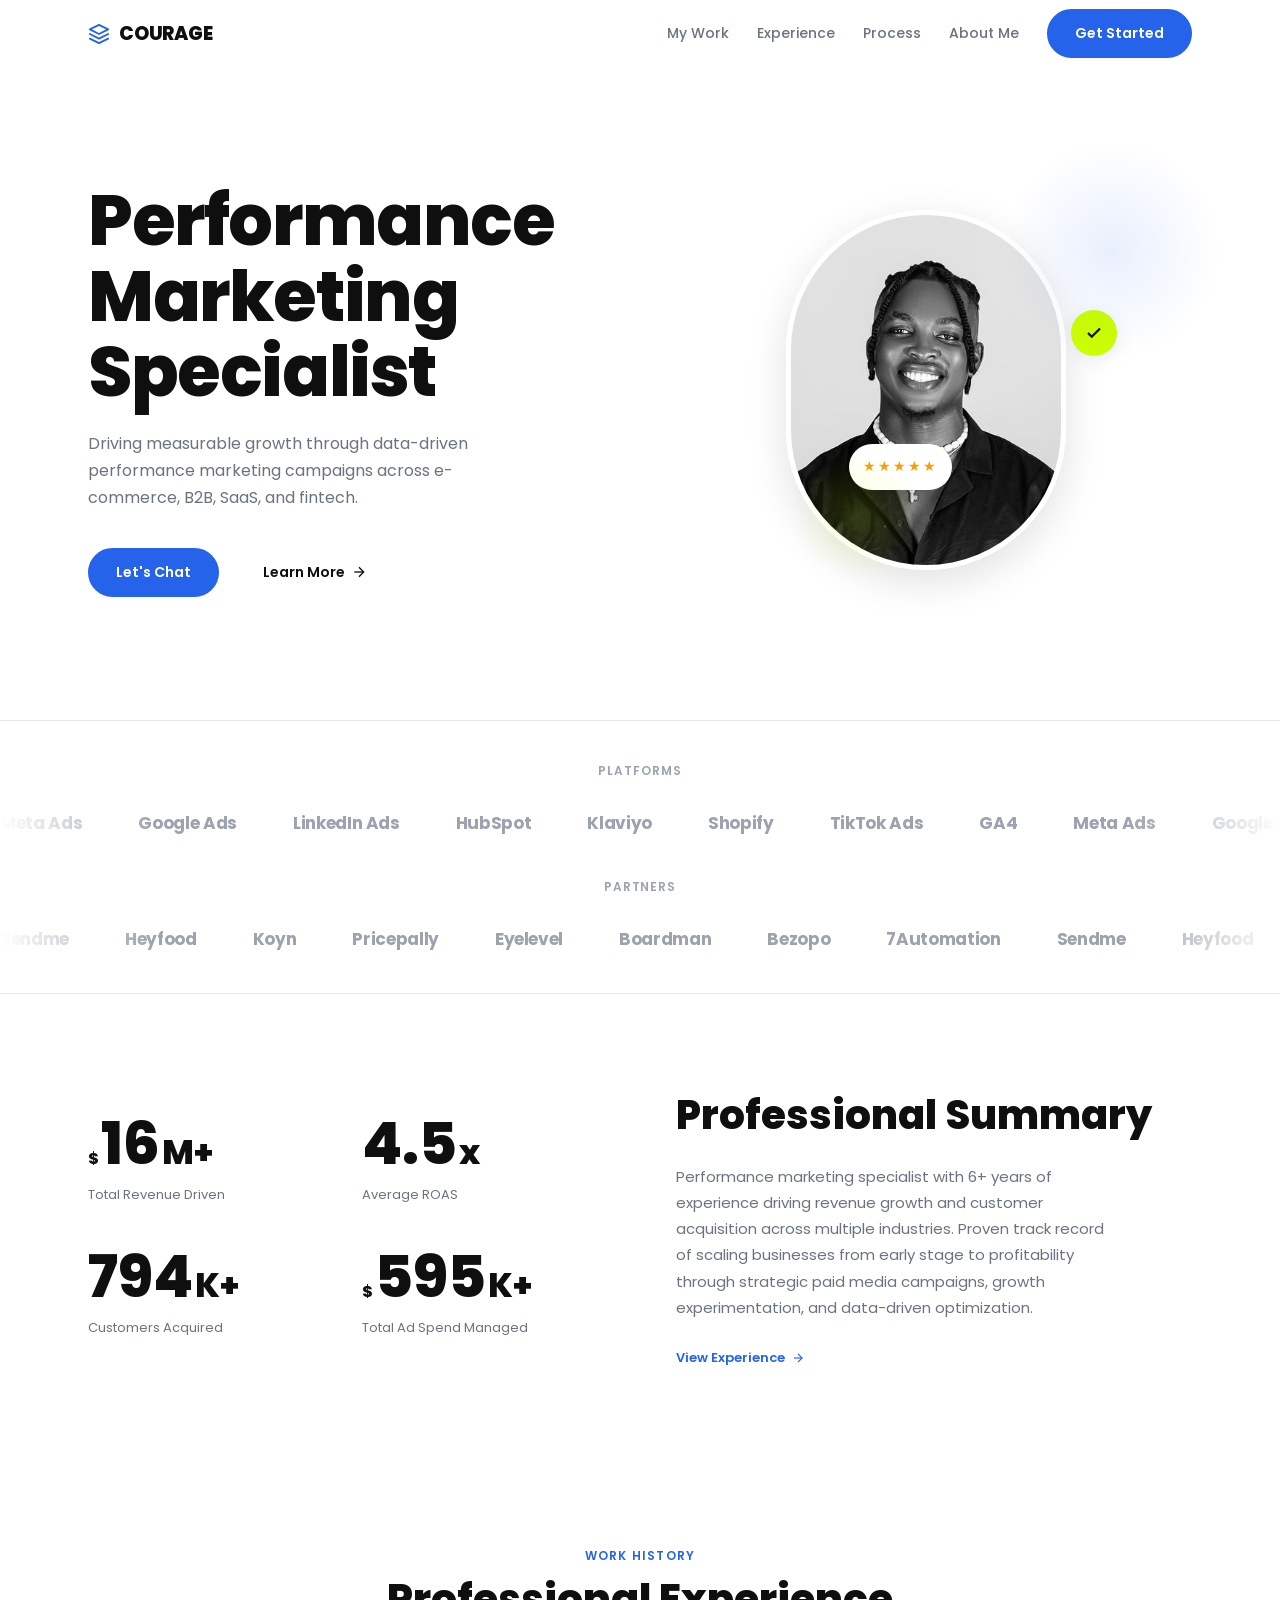
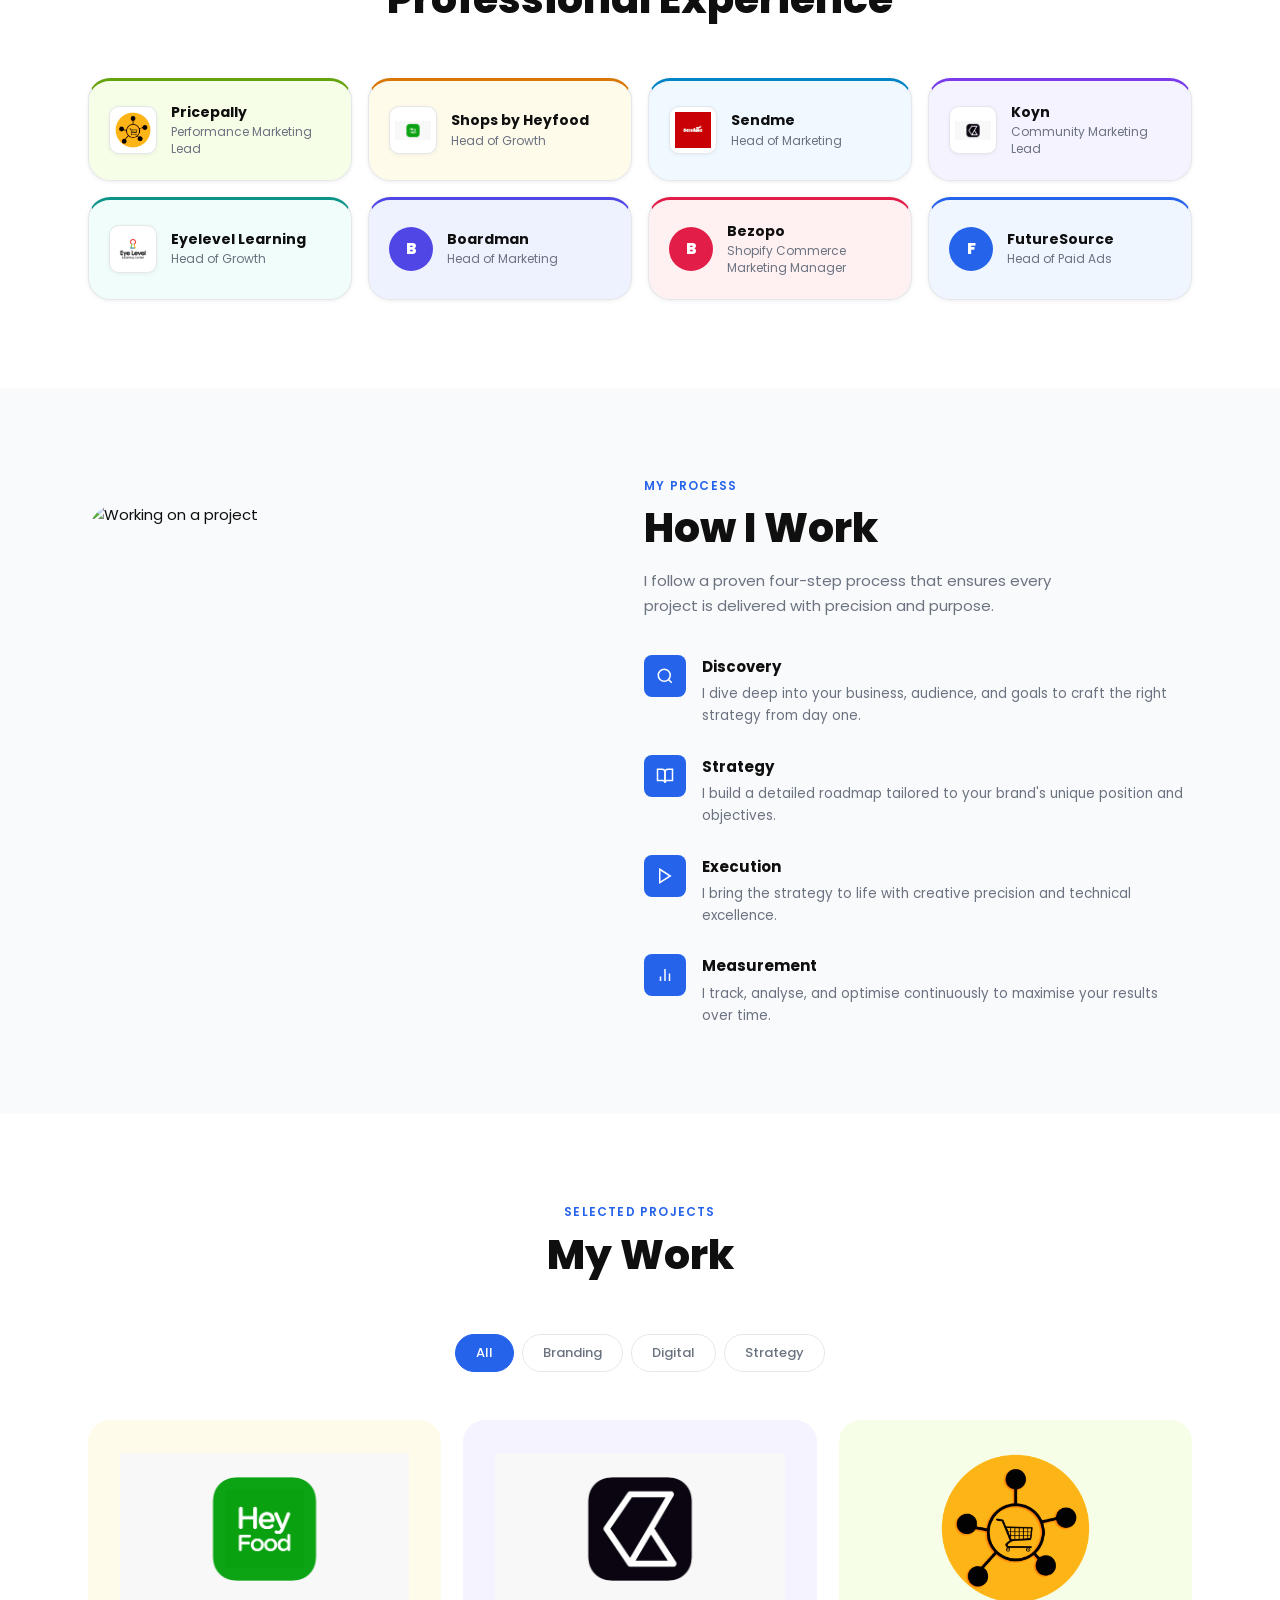
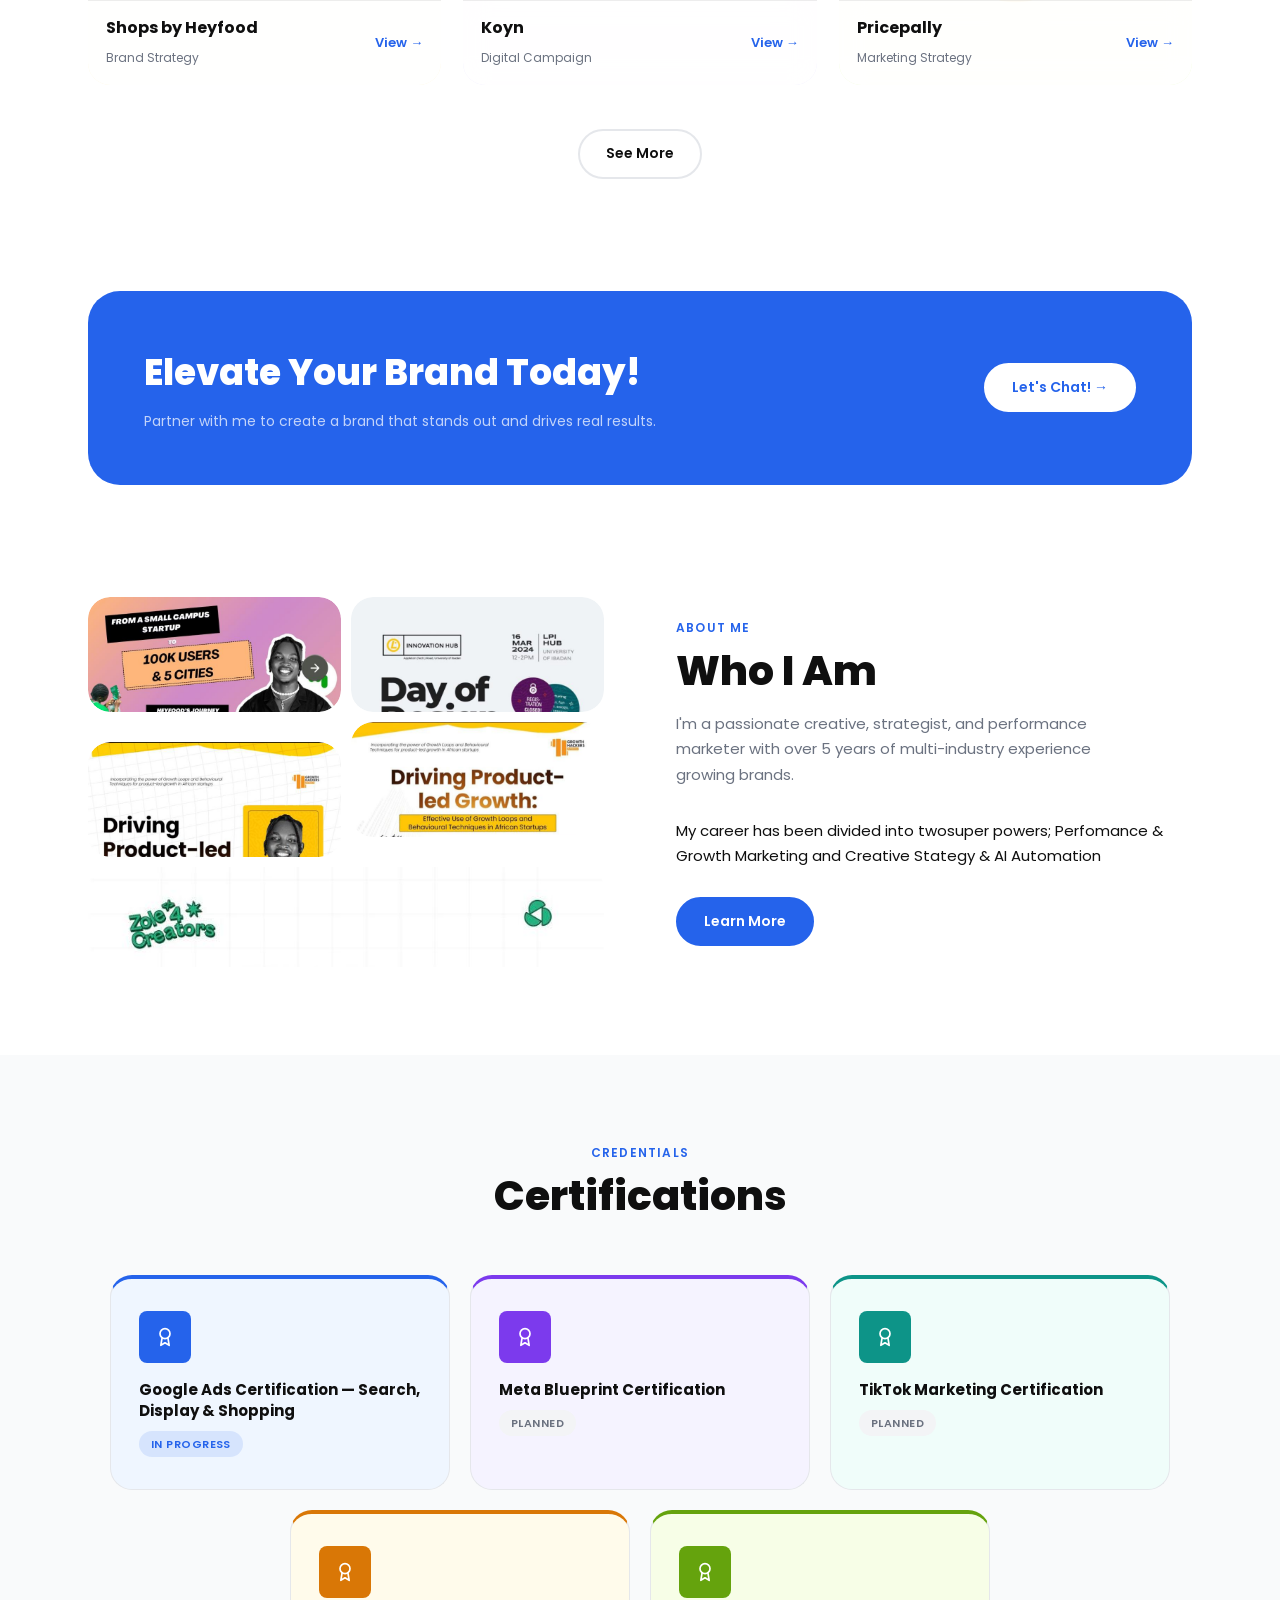
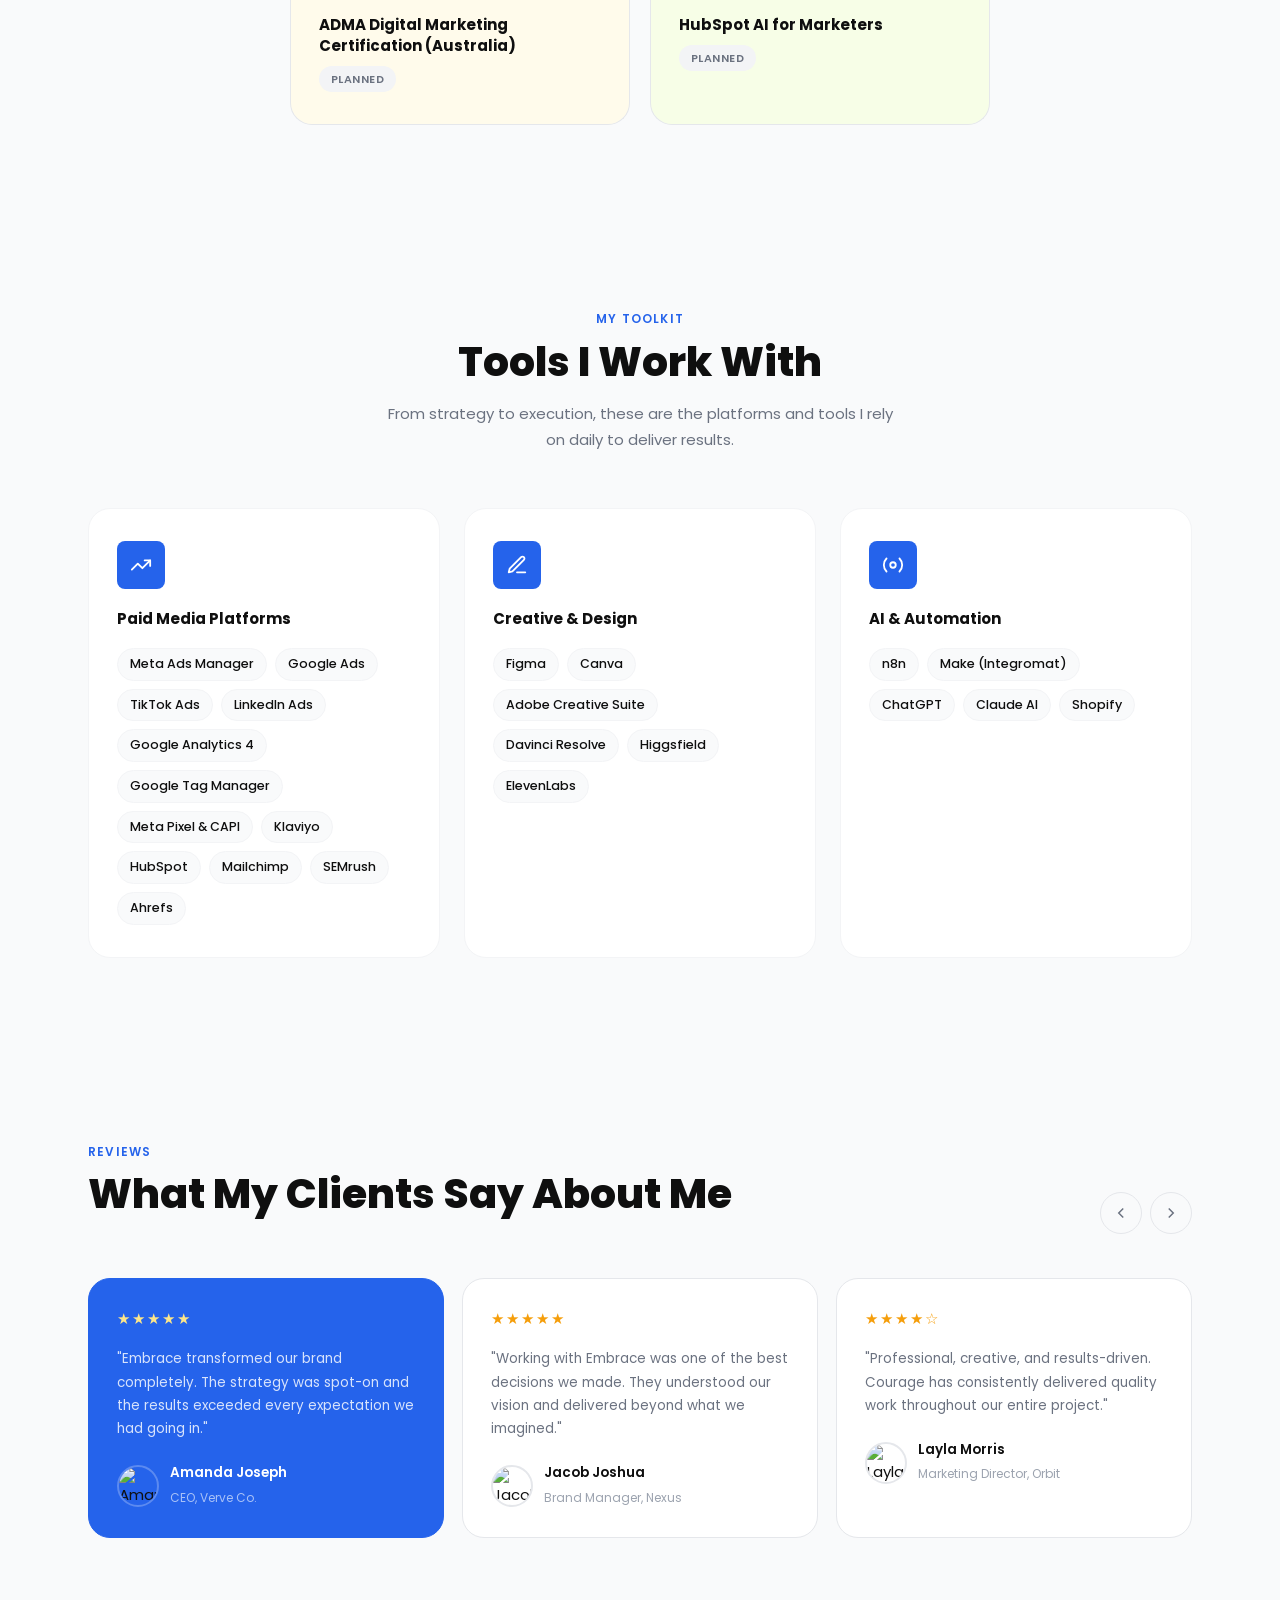
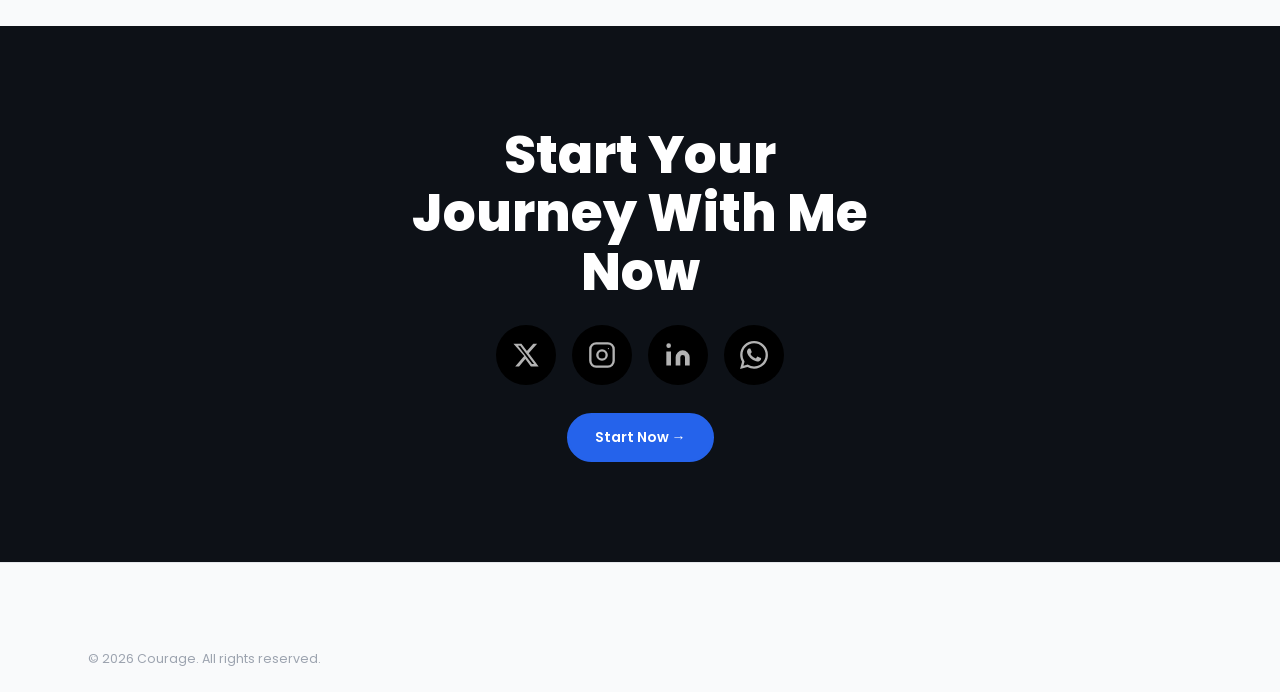
==== commit a202b9cc: "Case study redesign, real logos, mobile fixes, and layout improvements - Added 8 individual case stu" ====
--- a/index.html
+++ b/index.html
@@ -39,7 +39,7 @@
         <h1 class="hero__heading">Performance Marketing Specialist</h1>
         <p class="hero__subtext">Driving measurable growth through data-driven performance marketing campaigns across e-commerce, B2B, SaaS, and fintech.</p>
         <div class="hero__ctas">
-          <a href="#contact" class="btn btn--primary">Get Started</a>
+          <a href="#contact" class="btn btn--primary">Let's Chat</a>
           <a href="#work" class="btn btn--ghost">Learn More
             <svg width="16" height="16" viewBox="0 0 24 24" fill="none" stroke="currentColor" stroke-width="2" aria-hidden="true"><line x1="5" y1="12" x2="19" y2="12"/><polyline points="12 5 19 12 12 19"/></svg>
           </a>
@@ -63,29 +63,57 @@
   </section>
 
   <!-- ===================== LOGOS ===================== -->
-  <section class="logos" aria-label="Partner companies">
-    <div class="container">
-      <p class="logos__label">Platforms &amp; Partners</p>
-    </div>
-    <div class="logos__track" aria-hidden="true">
-      <div class="logos__row">
-        <span class="logo-item">Sendme</span>
-        <span class="logo-item">Heyfood</span>
-        <span class="logo-item">Koyn</span>
-        <span class="logo-item">Pricepally</span>
-        <span class="logo-item">Eyelevel</span>
-        <span class="logo-item">Klaviyo</span>
-        <span class="logo-item">Shopify</span>
-        <span class="logo-item">HubSpot</span>
-        <!-- duplicate for seamless loop -->
-        <span class="logo-item">Sendme</span>
-        <span class="logo-item">Heyfood</span>
-        <span class="logo-item">Koyn</span>
-        <span class="logo-item">Pricepally</span>
-        <span class="logo-item">Eyelevel</span>
-        <span class="logo-item">Klaviyo</span>
-        <span class="logo-item">Shopify</span>
-        <span class="logo-item">HubSpot</span>
+  <section class="logos" aria-label="Platforms and partners">
+    <div class="logos__group">
+      <div class="container">
+        <p class="logos__label">Platforms</p>
+      </div>
+      <div class="logos__track" aria-hidden="true">
+        <div class="logos__row">
+          <span class="logo-item">Meta Ads</span>
+          <span class="logo-item">Google Ads</span>
+          <span class="logo-item">LinkedIn Ads</span>
+          <span class="logo-item">HubSpot</span>
+          <span class="logo-item">Klaviyo</span>
+          <span class="logo-item">Shopify</span>
+          <span class="logo-item">TikTok Ads</span>
+          <span class="logo-item">GA4</span>
+          <!-- duplicate for seamless loop -->
+          <span class="logo-item">Meta Ads</span>
+          <span class="logo-item">Google Ads</span>
+          <span class="logo-item">LinkedIn Ads</span>
+          <span class="logo-item">HubSpot</span>
+          <span class="logo-item">Klaviyo</span>
+          <span class="logo-item">Shopify</span>
+          <span class="logo-item">TikTok Ads</span>
+          <span class="logo-item">GA4</span>
+        </div>
+      </div>
+    </div>
+    <div class="logos__group">
+      <div class="container">
+        <p class="logos__label">Partners</p>
+      </div>
+      <div class="logos__track" aria-hidden="true">
+        <div class="logos__row">
+          <span class="logo-item">Sendme</span>
+          <span class="logo-item">Heyfood</span>
+          <span class="logo-item">Koyn</span>
+          <span class="logo-item">Pricepally</span>
+          <span class="logo-item">Eyelevel</span>
+          <span class="logo-item">Boardman</span>
+          <span class="logo-item">Bezopo</span>
+          <span class="logo-item">7Automation</span>
+          <!-- duplicate for seamless loop -->
+          <span class="logo-item">Sendme</span>
+          <span class="logo-item">Heyfood</span>
+          <span class="logo-item">Koyn</span>
+          <span class="logo-item">Pricepally</span>
+          <span class="logo-item">Eyelevel</span>
+          <span class="logo-item">Boardman</span>
+          <span class="logo-item">Bezopo</span>
+          <span class="logo-item">7Automation</span>
+        </div>
       </div>
     </div>
   </section>
@@ -102,7 +130,7 @@
         </div>
         <div class="stat-card reveal reveal--delay-1">
           <div class="stat-card__number">
-            <span></span><span class="stat-card__unit">4.5x</span>
+            <span class="counter-static">4.5</span><span class="stat-card__unit">x</span>
           </div>
           <p class="stat-card__label">Average ROAS</p>
         </div>
@@ -138,54 +166,22 @@
         <h2 class="section-heading">Professional Experience</h2>
       </div>
       <div class="exp__grid">
-        <div class="exp-card reveal" data-brand="futureSrc">
-          <div class="exp-card__avatar" aria-hidden="true">F</div>
-          <div>
-            <p class="exp-card__company">FutureSource</p>
-            <p class="exp-card__role">Head of Paid Ads</p>
-          </div>
-        </div>
-        <div class="exp-card reveal reveal--delay-1" data-brand="boardman">
-          <div class="exp-card__avatar" aria-hidden="true">B</div>
-          <div>
-            <p class="exp-card__company">Boardman</p>
-            <p class="exp-card__role">Head of Marketing</p>
-          </div>
-        </div>
-        <div class="exp-card reveal reveal--delay-2" data-brand="koyn">
+        <div class="exp-card reveal" data-brand="pricepally">
           <div class="exp-card__logo">
-            <img src="assets/images/Koyn.png" alt="Koyn logo" loading="lazy" />
-          </div>
-          <div>
-            <p class="exp-card__company">Koyn</p>
-            <p class="exp-card__role">Community Marketing Lead</p>
-          </div>
-        </div>
-        <div class="exp-card reveal reveal--delay-3" data-brand="eyelevel">
-          <div class="exp-card__logo">
-            <img src="assets/images/Eyelevel.jpg" alt="Eyelevel Learning logo" loading="lazy" />
-          </div>
-          <div>
-            <p class="exp-card__company">Eyelevel Learning</p>
-            <p class="exp-card__role">Head of Growth</p>
-          </div>
-        </div>
-        <div class="exp-card reveal" data-brand="heyfood">
+            <img src="assets/images/Pricepally logo.png" alt="Pricepally logo" loading="lazy" />
+          </div>
+          <div>
+            <p class="exp-card__company">Pricepally</p>
+            <p class="exp-card__role">Performance Marketing Lead</p>
+          </div>
+        </div>
+        <div class="exp-card reveal reveal--delay-1" data-brand="heyfood">
           <div class="exp-card__logo">
             <img src="assets/images/Heyfood.png" alt="Heyfood logo" loading="lazy" />
           </div>
           <div>
             <p class="exp-card__company">Shops by Heyfood</p>
             <p class="exp-card__role">Head of Growth</p>
-          </div>
-        </div>
-        <div class="exp-card reveal reveal--delay-1" data-brand="pricepally">
-          <div class="exp-card__logo">
-            <img src="assets/images/Pricepally logo.png" alt="Pricepally logo" loading="lazy" />
-          </div>
-          <div>
-            <p class="exp-card__company">Pricepally</p>
-            <p class="exp-card__role">Performance Marketing Lead</p>
           </div>
         </div>
         <div class="exp-card reveal reveal--delay-2" data-brand="sendme">
@@ -197,11 +193,43 @@
             <p class="exp-card__role">Head of Marketing</p>
           </div>
         </div>
-        <div class="exp-card reveal reveal--delay-3" data-brand="bezopo">
+        <div class="exp-card reveal reveal--delay-3" data-brand="koyn">
+          <div class="exp-card__logo">
+            <img src="assets/images/Koyn.png" alt="Koyn logo" loading="lazy" />
+          </div>
+          <div>
+            <p class="exp-card__company">Koyn</p>
+            <p class="exp-card__role">Community Marketing Lead</p>
+          </div>
+        </div>
+        <div class="exp-card reveal" data-brand="eyelevel">
+          <div class="exp-card__logo">
+            <img src="assets/images/Eyelevel.jpg" alt="Eyelevel Learning logo" loading="lazy" />
+          </div>
+          <div>
+            <p class="exp-card__company">Eyelevel Learning</p>
+            <p class="exp-card__role">Head of Growth</p>
+          </div>
+        </div>
+        <div class="exp-card reveal reveal--delay-1" data-brand="boardman">
+          <div class="exp-card__avatar" aria-hidden="true">B</div>
+          <div>
+            <p class="exp-card__company">Boardman</p>
+            <p class="exp-card__role">Head of Marketing</p>
+          </div>
+        </div>
+        <div class="exp-card reveal reveal--delay-2" data-brand="bezopo">
           <div class="exp-card__avatar" aria-hidden="true">B</div>
           <div>
             <p class="exp-card__company">Bezopo</p>
             <p class="exp-card__role">Shopify Commerce Marketing Manager</p>
+          </div>
+        </div>
+        <div class="exp-card reveal reveal--delay-3" data-brand="futureSrc">
+          <div class="exp-card__avatar" aria-hidden="true">F</div>
+          <div>
+            <p class="exp-card__company">FutureSource</p>
+            <p class="exp-card__role">Head of Paid Ads</p>
           </div>
         </div>
       </div>
@@ -216,7 +244,7 @@
       </div>
       <div class="process__content reveal reveal--left reveal--delay-1">
         <p class="section-label">My Process</p>
-        <h2 class="section-heading">How It Works</h2>
+        <h2 class="section-heading">How I Work</h2>
         <p class="section-subtext">I follow a proven four-step process that ensures every project is delivered with precision and purpose.</p>
         <div class="steps">
           <div class="step reveal reveal--left reveal--delay-1">
@@ -275,7 +303,7 @@
       </div>
       <div class="portfolio__grid">
         <article class="p-card reveal" data-category="branding">
-          <a href="case-study.html#heyfood" class="p-card__link">
+          <a href="cs-heyfood.html" class="p-card__link">
             <div class="p-card__thumb p-card__thumb--logo p-card__thumb--heyfood">
               <img src="assets/images/Heyfood.png" alt="Shops by Heyfood — Head of Growth case study" loading="lazy" />
             </div>
@@ -289,7 +317,7 @@
           </a>
         </article>
         <article class="p-card reveal reveal--delay-1" data-category="digital">
-          <a href="case-study.html#koyn" class="p-card__link">
+          <a href="cs-koyn.html" class="p-card__link">
             <div class="p-card__thumb p-card__thumb--logo p-card__thumb--koyn">
               <img src="assets/images/Koyn.png" alt="Koyn — Community Marketing case study" loading="lazy" />
             </div>
@@ -303,7 +331,7 @@
           </a>
         </article>
         <article class="p-card reveal reveal--delay-2" data-category="strategy">
-          <a href="case-study.html#pricepally" class="p-card__link">
+          <a href="cs-pricepally.html" class="p-card__link">
             <div class="p-card__thumb p-card__thumb--logo p-card__thumb--pricepally">
               <img src="assets/images/Pricepally logo.png" alt="Pricepally — Performance Marketing case study" loading="lazy" />
             </div>
@@ -331,7 +359,7 @@
           <h2>Elevate Your Brand Today!</h2>
           <p>Partner with me to create a brand that stands out and drives real results.</p>
         </div>
-        <a href="#contact" class="btn btn--white">Now Go! →</a>
+        <a href="#contact" class="btn btn--white">Let's Chat! →</a>
       </div>
     </div>
   </section>
@@ -364,6 +392,63 @@
         <p class="section-subtext">I'm a passionate creative, strategist, and performance marketer with over 5 years of multi-industry experience growing brands.</p>
         <p>My career has been divided into twosuper powers; Perfomance & Growth Marketing and  Creative Stategy & AI Automation</p>
         <a href="#" class="btn btn--primary">Learn More</a>
+      </div>
+    </div>
+  </section>
+
+  <!-- ===================== CERTIFICATIONS ===================== -->
+  <section class="certifications" id="certifications" aria-label="Certifications">
+    <div class="container">
+      <div class="section-header reveal">
+        <p class="section-label">Credentials</p>
+        <h2 class="section-heading">Certifications</h2>
+      </div>
+      <div class="cert__grid">
+        <div class="cert-card reveal">
+          <div class="cert-card__icon" aria-hidden="true">
+            <svg width="20" height="20" viewBox="0 0 24 24" fill="none" stroke="currentColor" stroke-width="2" stroke-linecap="round" stroke-linejoin="round"><circle cx="12" cy="8" r="6"/><path d="M15.477 12.89L17 22l-5-3-5 3 1.523-9.11"/></svg>
+          </div>
+          <div class="cert-card__body">
+            <p class="cert-card__name">Google Ads Certification — Search, Display &amp; Shopping</p>
+            <span class="cert-status cert-status--active">In Progress</span>
+          </div>
+        </div>
+        <div class="cert-card reveal reveal--delay-1">
+          <div class="cert-card__icon" aria-hidden="true">
+            <svg width="20" height="20" viewBox="0 0 24 24" fill="none" stroke="currentColor" stroke-width="2" stroke-linecap="round" stroke-linejoin="round"><circle cx="12" cy="8" r="6"/><path d="M15.477 12.89L17 22l-5-3-5 3 1.523-9.11"/></svg>
+          </div>
+          <div class="cert-card__body">
+            <p class="cert-card__name">Meta Blueprint Certification</p>
+            <span class="cert-status cert-status--planned">Planned</span>
+          </div>
+        </div>
+        <div class="cert-card reveal reveal--delay-2">
+          <div class="cert-card__icon" aria-hidden="true">
+            <svg width="20" height="20" viewBox="0 0 24 24" fill="none" stroke="currentColor" stroke-width="2" stroke-linecap="round" stroke-linejoin="round"><circle cx="12" cy="8" r="6"/><path d="M15.477 12.89L17 22l-5-3-5 3 1.523-9.11"/></svg>
+          </div>
+          <div class="cert-card__body">
+            <p class="cert-card__name">TikTok Marketing Certification</p>
+            <span class="cert-status cert-status--planned">Planned</span>
+          </div>
+        </div>
+        <div class="cert-card reveal reveal--delay-3">
+          <div class="cert-card__icon" aria-hidden="true">
+            <svg width="20" height="20" viewBox="0 0 24 24" fill="none" stroke="currentColor" stroke-width="2" stroke-linecap="round" stroke-linejoin="round"><circle cx="12" cy="8" r="6"/><path d="M15.477 12.89L17 22l-5-3-5 3 1.523-9.11"/></svg>
+          </div>
+          <div class="cert-card__body">
+            <p class="cert-card__name">ADMA Digital Marketing Certification (Australia)</p>
+            <span class="cert-status cert-status--planned">Planned</span>
+          </div>
+        </div>
+        <div class="cert-card reveal reveal--delay-4">
+          <div class="cert-card__icon" aria-hidden="true">
+            <svg width="20" height="20" viewBox="0 0 24 24" fill="none" stroke="currentColor" stroke-width="2" stroke-linecap="round" stroke-linejoin="round"><circle cx="12" cy="8" r="6"/><path d="M15.477 12.89L17 22l-5-3-5 3 1.523-9.11"/></svg>
+          </div>
+          <div class="cert-card__body">
+            <p class="cert-card__name">HubSpot AI for Marketers</p>
+            <span class="cert-status cert-status--planned">Planned</span>
+          </div>
+        </div>
       </div>
     </div>
   </section>
@@ -507,6 +592,12 @@
     <div class="container dark-cta__inner">
       <div class="dark-cta__content reveal">
         <h2>Start Your Journey With Me Now</h2>
+        <div class="dark-cta__socials" aria-label="Social media links">
+          <a href="https://x.com/courage_af?s=21" class="social-link" aria-label="Twitter / X" target="_blank" rel="noopener noreferrer"><svg width="18" height="18" viewBox="0 0 24 24" fill="currentColor" aria-hidden="true"><path d="M18.244 2.25h3.308l-7.227 8.26 8.502 11.24H16.17l-4.714-6.231-5.401 6.231H2.741l7.73-8.835L1.254 2.25H8.08l4.713 6.231zm-1.161 17.52h1.833L7.084 4.126H5.117z"/></svg></a>
+          <a href="https://www.instagram.com/courage_afemije/" class="social-link" aria-label="Instagram" target="_blank" rel="noopener noreferrer"><svg width="18" height="18" viewBox="0 0 24 24" fill="none" stroke="currentColor" stroke-width="2" aria-hidden="true"><rect x="2" y="2" width="20" height="20" rx="5"/><circle cx="12" cy="12" r="4"/><circle cx="17.5" cy="6.5" r="0.5" fill="currentColor" stroke="none"/></svg></a>
+          <a href="https://www.linkedin.com/in/courageafemije/" class="social-link" aria-label="LinkedIn" target="_blank" rel="noopener noreferrer"><svg width="18" height="18" viewBox="0 0 24 24" fill="currentColor" aria-hidden="true"><path d="M16 8a6 6 0 0 1 6 6v7h-4v-7a2 2 0 0 0-4 0v7h-4v-7a6 6 0 0 1 6-6zM2 9h4v12H2z"/><circle cx="4" cy="4" r="2"/></svg></a>
+          <a href="#contact" class="social-link" aria-label="WhatsApp"><svg width="18" height="18" viewBox="0 0 24 24" fill="currentColor" aria-hidden="true"><path d="M17.472 14.382c-.297-.149-1.758-.867-2.03-.967-.273-.099-.471-.148-.67.15-.197.297-.767.966-.94 1.164-.173.199-.347.223-.644.075-.297-.15-1.255-.463-2.39-1.475-.883-.788-1.48-1.761-1.653-2.059-.173-.297-.018-.458.13-.606.134-.133.298-.347.446-.52.149-.174.198-.298.298-.497.099-.198.05-.371-.025-.52-.075-.149-.669-1.612-.916-2.207-.242-.579-.487-.5-.669-.51-.173-.008-.371-.01-.57-.01-.198 0-.52.074-.792.372-.272.297-1.04 1.016-1.04 2.479 0 1.462 1.065 2.875 1.213 3.074.149.198 2.096 3.2 5.077 4.487.709.306 1.262.489 1.694.625.712.227 1.36.195 1.871.118.571-.085 1.758-.719 2.006-1.413.248-.694.248-1.289.173-1.413-.074-.124-.272-.198-.57-.347m-5.421 7.403h-.004a9.87 9.87 0 0 1-5.031-1.378l-.361-.214-3.741.982.998-3.648-.235-.374a9.86 9.86 0 0 1-1.51-5.26c.001-5.45 4.436-9.884 9.888-9.884 2.64 0 5.122 1.03 6.988 2.898a9.825 9.825 0 0 1 2.893 6.994c-.003 5.45-4.437 9.884-9.885 9.884m8.413-18.297A11.815 11.815 0 0 0 12.05 0C5.495 0 .16 5.335.157 11.892c0 2.096.547 4.142 1.588 5.945L.057 24l6.305-1.654a11.882 11.882 0 0 0 5.683 1.448h.005c6.554 0 11.89-5.335 11.893-11.893a11.821 11.821 0 0 0-3.48-8.413z"/></svg></a>
+        </div>
         <a href="#contact" class="btn btn--primary">Start Now →</a>
       </div>
       <div class="dark-cta__visual reveal reveal--delay-1" aria-hidden="true">
@@ -520,142 +611,9 @@
     </div>
   </section>
 
-  <!-- ===================== FAQ ===================== -->
-  <section class="faq" id="faq" aria-label="Frequently asked questions">
-    <div class="container faq__inner">
-      <div class="faq__list reveal">
-        <h3 class="faq__eyebrow">Frequently Asked</h3>
-        <div class="accordion" role="list">
-          <div class="accordion-item" role="listitem">
-            <button class="accordion-trigger" aria-expanded="false">
-              How do I sign up for the project?
-              <span class="accordion-icon" aria-hidden="true">+</span>
-            </button>
-            <div class="accordion-panel" hidden>
-              <p>Simply click "Get Started" and fill out my brief intake form. I will reach out within 24 hours to schedule a discovery call and talk through your goals.</p>
-            </div>
-          </div>
-          <div class="accordion-item" role="listitem">
-            <button class="accordion-trigger" aria-expanded="false">
-              What things should a business know before starting?
-              <span class="accordion-icon" aria-hidden="true">+</span>
-            </button>
-            <div class="accordion-panel" hidden>
-              <p>Have a clear idea of your goals, target audience, and budget range. The more context you share, the faster I can build the right strategy. I'll guide you through the rest.</p>
-            </div>
-          </div>
-          <div class="accordion-item" role="listitem">
-            <button class="accordion-trigger" aria-expanded="false">
-              Does the company help for marketing advice?
-              <span class="accordion-icon" aria-hidden="true">+</span>
-            </button>
-            <div class="accordion-panel" hidden>
-              <p>Yes — I offer comprehensive marketing consultation as part of my onboarding and throughout every project. You'll always have a dedicated strategist in your corner.</p>
-            </div>
-          </div>
-        </div>
-      </div>
-      <div class="faq__cta reveal reveal--delay-1">
-        <p class="section-label">Support</p>
-        <h2 class="section-heading">How Can I Help You?</h2>
-        <p>Have more questions? I'm here and happy to help. Reach out and I'll get back to you fast.</p>
-        <a href="#contact" class="btn btn--primary">Start Now</a>
-      </div>
-    </div>
-  </section>
-
-  <!-- ===================== CERTIFICATIONS ===================== -->
-  <section class="certifications" id="certifications" aria-label="Certifications">
-    <div class="container">
-      <div class="section-header reveal">
-        <p class="section-label">Credentials</p>
-        <h2 class="section-heading">Certifications</h2>
-      </div>
-      <div class="cert__grid">
-        <div class="cert-card reveal">
-          <div class="cert-card__icon" aria-hidden="true">
-            <svg width="20" height="20" viewBox="0 0 24 24" fill="none" stroke="currentColor" stroke-width="2" stroke-linecap="round" stroke-linejoin="round"><circle cx="12" cy="8" r="6"/><path d="M15.477 12.89L17 22l-5-3-5 3 1.523-9.11"/></svg>
-          </div>
-          <div class="cert-card__body">
-            <p class="cert-card__name">Google Ads Certification — Search, Display &amp; Shopping</p>
-            <span class="cert-status cert-status--active">In Progress</span>
-          </div>
-        </div>
-        <div class="cert-card reveal reveal--delay-1">
-          <div class="cert-card__icon" aria-hidden="true">
-            <svg width="20" height="20" viewBox="0 0 24 24" fill="none" stroke="currentColor" stroke-width="2" stroke-linecap="round" stroke-linejoin="round"><circle cx="12" cy="8" r="6"/><path d="M15.477 12.89L17 22l-5-3-5 3 1.523-9.11"/></svg>
-          </div>
-          <div class="cert-card__body">
-            <p class="cert-card__name">Meta Blueprint Certification</p>
-            <span class="cert-status cert-status--planned">Planned</span>
-          </div>
-        </div>
-        <div class="cert-card reveal reveal--delay-2">
-          <div class="cert-card__icon" aria-hidden="true">
-            <svg width="20" height="20" viewBox="0 0 24 24" fill="none" stroke="currentColor" stroke-width="2" stroke-linecap="round" stroke-linejoin="round"><circle cx="12" cy="8" r="6"/><path d="M15.477 12.89L17 22l-5-3-5 3 1.523-9.11"/></svg>
-          </div>
-          <div class="cert-card__body">
-            <p class="cert-card__name">TikTok Marketing Certification</p>
-            <span class="cert-status cert-status--planned">Planned</span>
-          </div>
-        </div>
-        <div class="cert-card reveal reveal--delay-3">
-          <div class="cert-card__icon" aria-hidden="true">
-            <svg width="20" height="20" viewBox="0 0 24 24" fill="none" stroke="currentColor" stroke-width="2" stroke-linecap="round" stroke-linejoin="round"><circle cx="12" cy="8" r="6"/><path d="M15.477 12.89L17 22l-5-3-5 3 1.523-9.11"/></svg>
-          </div>
-          <div class="cert-card__body">
-            <p class="cert-card__name">ADMA Digital Marketing Certification (Australia)</p>
-            <span class="cert-status cert-status--planned">Planned</span>
-          </div>
-        </div>
-        <div class="cert-card reveal reveal--delay-4">
-          <div class="cert-card__icon" aria-hidden="true">
-            <svg width="20" height="20" viewBox="0 0 24 24" fill="none" stroke="currentColor" stroke-width="2" stroke-linecap="round" stroke-linejoin="round"><circle cx="12" cy="8" r="6"/><path d="M15.477 12.89L17 22l-5-3-5 3 1.523-9.11"/></svg>
-          </div>
-          <div class="cert-card__body">
-            <p class="cert-card__name">HubSpot AI for Marketers</p>
-            <span class="cert-status cert-status--planned">Planned</span>
-          </div>
-        </div>
-      </div>
-    </div>
-  </section>
-
   <!-- ===================== FOOTER ===================== -->
   <footer class="footer" id="contact" aria-label="Footer">
     <div class="container">
-      <div class="footer__top">
-        <div class="footer__brand">
-          <a href="index.html" class="nav__logo footer__logo-link">
-            <svg width="22" height="22" viewBox="0 0 24 24" fill="none" aria-hidden="true"><path d="M12 2L2 7l10 5 10-5-10-5zM2 17l10 5 10-5M2 12l10 5 10-5" stroke="currentColor" stroke-width="2" stroke-linecap="round" stroke-linejoin="round"/></svg>
-            Courage
-          </a>
-          <div class="footer__socials" aria-label="Social media links">
-            <a href="https://x.com/courage_af?s=21" class="social-link" aria-label="Twitter / X" target="_blank" rel="noopener noreferrer">
-              <svg width="16" height="16" viewBox="0 0 24 24" fill="currentColor" aria-hidden="true"><path d="M18.244 2.25h3.308l-7.227 8.26 8.502 11.24H16.17l-4.714-6.231-5.401 6.231H2.741l7.73-8.835L1.254 2.25H8.08l4.713 6.231zm-1.161 17.52h1.833L7.084 4.126H5.117z"/></svg>
-            </a>
-            <a href="https://www.instagram.com/courage_afemije/" class="social-link" aria-label="Instagram" target="_blank" rel="noopener noreferrer">
-              <svg width="16" height="16" viewBox="0 0 24 24" fill="none" stroke="currentColor" stroke-width="2" aria-hidden="true"><rect x="2" y="2" width="20" height="20" rx="5"/><circle cx="12" cy="12" r="4"/><circle cx="17.5" cy="6.5" r="0.5" fill="currentColor" stroke="none"/></svg>
-            </a>
-            <a href="https://www.linkedin.com/in/courageafemije/" class="social-link" aria-label="LinkedIn" target="_blank" rel="noopener noreferrer">
-              <svg width="16" height="16" viewBox="0 0 24 24" fill="currentColor" aria-hidden="true"><path d="M16 8a6 6 0 0 1 6 6v7h-4v-7a2 2 0 0 0-4 0v7h-4v-7a6 6 0 0 1 6-6zM2 9h4v12H2z"/><circle cx="4" cy="4" r="2"/></svg>
-            </a>
-          </div>
-          <a href="mailto:afemijecourage@gmail.com" class="btn btn--outline btn--sm">Send Me A Message</a>
-        </div>
-        <nav class="footer__nav" aria-label="Footer navigation">
-          <div class="footer__col">
-          </div>
-          <div class="footer__col">
-            <h4>My Work</h4>
-            <ul>
-              <li><a href="#team">About Me</a></li>
-              <li><a href="case-study.html">Case Studies</a></li>
-              <li><a href="#">Testimonials</a></li>
-            </ul>
-          </div>
-        </nav>
-      </div>
       <div class="footer__bottom">
         <p>© 2026 Courage. All rights reserved.</p>
       </div>
--- a/assets/css/style.css
+++ b/assets/css/style.css
@@ -462,6 +462,10 @@
   border-bottom: 1px solid var(--clr-grey-200);
 }
 
+.logos__group + .logos__group {
+  margin-top: 40px;
+}
+
 .logos__label {
   text-align: center;
   font-size: 12px;
@@ -533,7 +537,8 @@
   margin-bottom: 6px;
 }
 
-.counter {
+.counter,
+.counter-static {
   font-family: var(--ff-display);
   font-size: clamp(42px, 5vw, 58px);
   font-weight: 800;
@@ -951,16 +956,19 @@
    15. DARK CTA
    -------------------------------------------------------- */
 .dark-cta {
-  padding: 80px 0;
+  padding: 100px 0;
   background: var(--clr-dark-navy);
 }
 
 .dark-cta__inner {
   display: flex;
-  align-items: center;
-  justify-content: space-between;
-  gap: 48px;
-}
+  flex-direction: column;
+  align-items: center;
+  text-align: center;
+  gap: 0;
+}
+
+.dark-cta__visual { display: none; }
 
 .dark-cta__content h2 {
   font-family: var(--ff-display);
@@ -969,7 +977,33 @@
   color: var(--clr-white);
   line-height: 1.12;
   max-width: 480px;
-  margin-bottom: 36px;
+  margin-bottom: 24px;
+}
+
+.dark-cta__socials {
+  display: flex;
+  align-items: center;
+  justify-content: center;
+  gap: 16px;
+  margin-bottom: 28px;
+}
+
+.dark-cta__socials .social-link {
+  background: #000;
+  color: rgba(255, 255, 255, 0.7);
+  width: 60px;
+  height: 60px;
+  transition: background var(--ease), color var(--ease);
+}
+
+.dark-cta__socials .social-link svg {
+  width: 28px;
+  height: 28px;
+}
+
+.dark-cta__socials .social-link:hover {
+  background: var(--clr-primary);
+  color: #fff;
 }
 
 .dark-cta__circle {
@@ -1568,32 +1602,32 @@
 .cs-body-text {
   font-size: 15px;
   color: var(--clr-grey-500);
-  line-height: 1.75;
+  line-height: 1.85;
   max-width: 760px;
-  margin-bottom: 24px;
+  margin-bottom: 40px;
 }
 
 .cs-subheading {
   font-size: 18px;
   font-weight: 700;
   color: var(--clr-dark);
-  margin: 32px 0 12px;
+  margin: 48px 0 16px;
 }
 
 .cs-list {
   list-style: none;
   padding: 0;
-  margin: 0 0 32px;
+  margin: 0 0 48px;
   display: flex;
   flex-direction: column;
-  gap: 10px;
+  gap: 14px;
 }
 .cs-list li {
   font-size: 14.5px;
   color: var(--clr-grey-500);
   padding-left: 20px;
   position: relative;
-  line-height: 1.6;
+  line-height: 1.7;
 }
 .cs-list li::before {
   content: '→';
@@ -1688,8 +1722,8 @@
 .cs-mini-results {
   display: grid;
   grid-template-columns: repeat(2, 1fr);
-  gap: 16px;
-  margin-top: 32px;
+  gap: 20px;
+  margin-top: 56px;
 }
 
 /* --------------------------------------------------------
@@ -2013,6 +2047,291 @@
   font-weight: 800;
   color: var(--clr-white);
 }
+
+/* --------------------------------------------------------
+   25. INDIVIDUAL CASE STUDY PAGES
+   -------------------------------------------------------- */
+.cs-hero--slim {
+  padding: 52px 0 40px;
+  background: var(--clr-grey-50);
+}
+.cs-hero--slim .cs-hero__title {
+  font-size: clamp(26px, 4vw, 48px);
+}
+
+/* ============================================================
+   CASE STUDY HERO V2 — REDESIGNED INDIVIDUAL PAGE HEROES
+   ============================================================ */
+
+.cs-section { background: var(--clr-white); padding: 96px 0; }
+
+.cs-hero-v2 {
+  background: var(--clr-dark-navy);
+  padding: 44px 0 64px;
+  position: relative;
+  overflow: hidden;
+}
+
+.cs-hero-v2::after {
+  content: '';
+  position: absolute;
+  top: -80px;
+  right: -80px;
+  width: 480px;
+  height: 480px;
+  border-radius: 50%;
+  background: radial-gradient(circle, var(--brand-color, #4F46E5) 0%, transparent 68%);
+  opacity: 0.14;
+  pointer-events: none;
+}
+
+.cs-back-link--light {
+  color: rgba(255,255,255,0.45);
+  margin-bottom: 44px;
+}
+.cs-back-link--light:hover { color: rgba(255,255,255,0.85); }
+
+.cs-hero-v2__inner {
+  display: grid;
+  grid-template-columns: 128px 1fr;
+  gap: 48px;
+  align-items: flex-start;
+  position: relative;
+  z-index: 1;
+}
+
+.cs-hero-v2__logo-ring {
+  width: 112px;
+  height: 112px;
+  border-radius: 22px;
+  background: var(--brand-color, var(--clr-primary));
+  display: flex;
+  align-items: center;
+  justify-content: center;
+  color: #fff;
+  flex-shrink: 0;
+  box-shadow: 0 20px 60px -12px rgba(0,0,0,0.35);
+}
+
+.cs-hero-v2__logo-ring--image {
+  background: #ffffff;
+  overflow: hidden;
+}
+.cs-hero-v2__logo-ring--image img {
+  width: 100%;
+  height: 100%;
+  object-fit: contain;
+  display: block;
+}
+
+.cs-hero-v2__tag {
+  display: inline-block;
+  font-size: 11px;
+  font-weight: 600;
+  letter-spacing: 0.1em;
+  text-transform: uppercase;
+  color: var(--brand-color, var(--clr-accent));
+  border: 1px solid rgba(255,255,255,0.14);
+  border-radius: 100px;
+  padding: 4px 14px;
+  margin-bottom: 14px;
+}
+
+.cs-hero-v2__company {
+  font-family: var(--ff-display);
+  font-size: clamp(30px, 5vw, 52px);
+  font-weight: 800;
+  color: #fff;
+  line-height: 1.05;
+  margin: 0 0 6px;
+  letter-spacing: -0.02em;
+}
+
+.cs-hero-v2__role {
+  font-size: 15px;
+  color: rgba(255,255,255,0.5);
+  margin: 0 0 32px;
+}
+
+.cs-hero-v2__kpis {
+  display: flex;
+  padding-top: 24px;
+  border-top: 1px solid rgba(255,255,255,0.1);
+}
+
+.cs-hero-v2__kpi { padding-right: 28px; }
+
+.cs-hero-v2__kpi + .cs-hero-v2__kpi {
+  border-left: 1px solid rgba(255,255,255,0.1);
+  padding-left: 28px;
+  padding-right: 0;
+}
+
+.cs-hero-v2__kpi-num {
+  display: block;
+  font-family: var(--ff-display);
+  font-size: clamp(22px, 2.8vw, 30px);
+  font-weight: 800;
+  color: var(--brand-color, var(--clr-accent));
+  line-height: 1.1;
+  margin-bottom: 4px;
+}
+
+.cs-hero-v2__kpi-label {
+  display: block;
+  font-size: 12px;
+  font-weight: 500;
+  color: rgba(255,255,255,0.4);
+  line-height: 1.4;
+  max-width: 160px;
+}
+
+/* Per-page brand-color accents */
+.cs-challenge-block {
+  border-left-color: var(--brand-color, var(--clr-primary));
+}
+.cs-challenge-block h3,
+.cs-challenge-block h4 {
+  color: var(--brand-color, var(--clr-primary));
+}
+.cs-challenge-block h3::before,
+.cs-challenge-block h4::before {
+  background: var(--brand-color, var(--clr-primary));
+}
+.cs-result-card {
+  border-top: 3px solid var(--brand-color, var(--clr-primary));
+}
+.cs-result-card__num {
+  color: var(--brand-color, var(--clr-primary));
+}
+.after-col {
+  color: var(--brand-color, var(--clr-primary)) !important;
+  font-weight: 700;
+}
+
+/* Minimal copyright footer for case study pages */
+.cs-page-footer {
+  background: var(--clr-dark-navy);
+  padding: 28px 0;
+  text-align: center;
+}
+.cs-page-footer p {
+  font-size: 13px;
+  color: rgba(255,255,255,0.35);
+  margin: 0;
+}
+
+@media (max-width: 768px) {
+  .cs-hero-v2 { padding: 40px 0 56px; }
+  .cs-hero-v2__inner {
+    grid-template-columns: 84px 1fr;
+    gap: 20px;
+    align-items: flex-start;
+  }
+  .cs-hero-v2__logo-ring {
+    width: 84px;
+    height: 84px;
+    border-radius: 16px;
+  }
+  .cs-back-link--light { margin-bottom: 28px; }
+}
+
+@media (max-width: 480px) {
+  .cs-hero-v2__inner {
+    grid-template-columns: 72px 1fr;
+    gap: 16px;
+  }
+  .cs-hero-v2__logo-ring {
+    width: 72px;
+    height: 72px;
+    border-radius: 14px;
+  }
+  .cs-hero-v2__kpis {
+    justify-content: space-between;
+    gap: 0;
+  }
+  .cs-hero-v2__kpi {
+    flex: 1;
+    padding-right: 12px;
+  }
+  .cs-hero-v2__kpi + .cs-hero-v2__kpi {
+    padding-left: 12px;
+    padding-right: 0;
+  }
+  .cs-hero-v2__kpi-num { font-size: 20px; }
+  .cs-hero-v2__kpi-label { font-size: 11px; max-width: none; }
+}
+
+.cs-next__nav {
+  display: flex;
+  flex-direction: column;
+  gap: 6px;
+  text-decoration: none;
+  flex: 1;
+  min-width: 0;
+}
+.cs-next__nav--center { text-align: center; }
+.cs-next__nav--right  { text-align: right; }
+.cs-next__nav:hover .cs-next__title { color: var(--clr-accent); }
+.cs-next__nav:hover .cs-next__label { color: rgba(255,255,255,0.7); }
+.cs-next__label { transition: color 0.2s ease; }
+.cs-next__title { transition: color 0.2s ease; }
+
+/* --------------------------------------------------------
+   26. CASE STUDY OVERVIEW PAGE
+   -------------------------------------------------------- */
+.cs-overview { padding: var(--section-pad) 0; }
+
+.cs-overview-grid {
+  display: grid;
+  grid-template-columns: repeat(2, 1fr);
+  gap: 24px;
+  margin-top: 48px;
+}
+
+.cs-card {
+  background: var(--clr-white);
+  border: 1px solid var(--clr-grey-200);
+  border-radius: var(--r-lg);
+  padding: 32px 28px;
+  display: flex;
+  flex-direction: column;
+  text-decoration: none;
+  color: inherit;
+  transition: transform 0.28s ease, box-shadow 0.28s ease;
+}
+.cs-card:hover {
+  transform: translateY(-5px);
+  box-shadow: var(--sh-lg);
+}
+.cs-card__industry {
+  font-size: 12px;
+  font-weight: 500;
+  color: var(--clr-grey-400);
+  margin-top: 6px;
+  margin-bottom: 4px;
+}
+.cs-card__title {
+  font-family: var(--ff-display);
+  font-size: 18px;
+  font-weight: 700;
+  color: var(--clr-dark);
+  margin-bottom: 10px;
+}
+.cs-card__desc {
+  font-size: 14px;
+  color: var(--clr-grey-500);
+  line-height: 1.65;
+  flex: 1;
+}
+.cs-card__cta {
+  font-size: 13px;
+  font-weight: 600;
+  color: var(--clr-primary);
+  margin-top: 20px;
+  display: inline-block;
+}
+.cs-card:hover .cs-card__cta { text-decoration: underline; }
 
 /* ============================================================
    RESPONSIVE
@@ -2063,7 +2382,9 @@
     padding-top: 16px;
     gap: 32px;
     min-height: auto;
+    text-align: center;
   }
+  .hero__ctas { justify-content: center; }
   .hero__heading { font-size: 36px; line-height: 1.2; }
   .hero__visual {
     height: 300px;
@@ -2113,7 +2434,8 @@
   .testimonials__track { grid-template-columns: 1fr; }
 
   /* ---- Dark CTA ---- */
-  .dark-cta__inner { flex-direction: column; gap: 20px; text-align: center; }
+  .dark-cta { padding: 72px 0; }
+  .dark-cta__inner { gap: 0; }
 
   /* ---- FAQ ---- */
   .faq__inner { grid-template-columns: 1fr; gap: 36px; }
@@ -2125,6 +2447,11 @@
 
   /* ---- Experience ---- */
   .exp__grid { grid-template-columns: repeat(2, 1fr); gap: 16px; }
+
+  /* ---- Case Study Overview ---- */
+  .cs-overview-grid { grid-template-columns: 1fr; gap: 16px; }
+  .cs-card { padding: 24px 20px; }
+  .cs-hero--slim { padding: 40px 0 32px; }
 
   /* ---- Case Study page ---- */
   .cs-hero { padding: 48px 0 0; }
@@ -2169,7 +2496,10 @@
   .cs-results-table td { padding: 10px 12px; font-size: 13px; }
 
   .cs-gallery__grid { grid-template-columns: 1fr; }
-  .cs-next__inner { flex-direction: column; gap: 20px; }
+  .cs-next { padding: 48px 0; }
+  .cs-next__inner { gap: 8px; }
+  .cs-next__title { font-size: 18px; }
+  .cs-next__label { font-size: 11px; }
 }
 
 @media (max-width: 480px) {
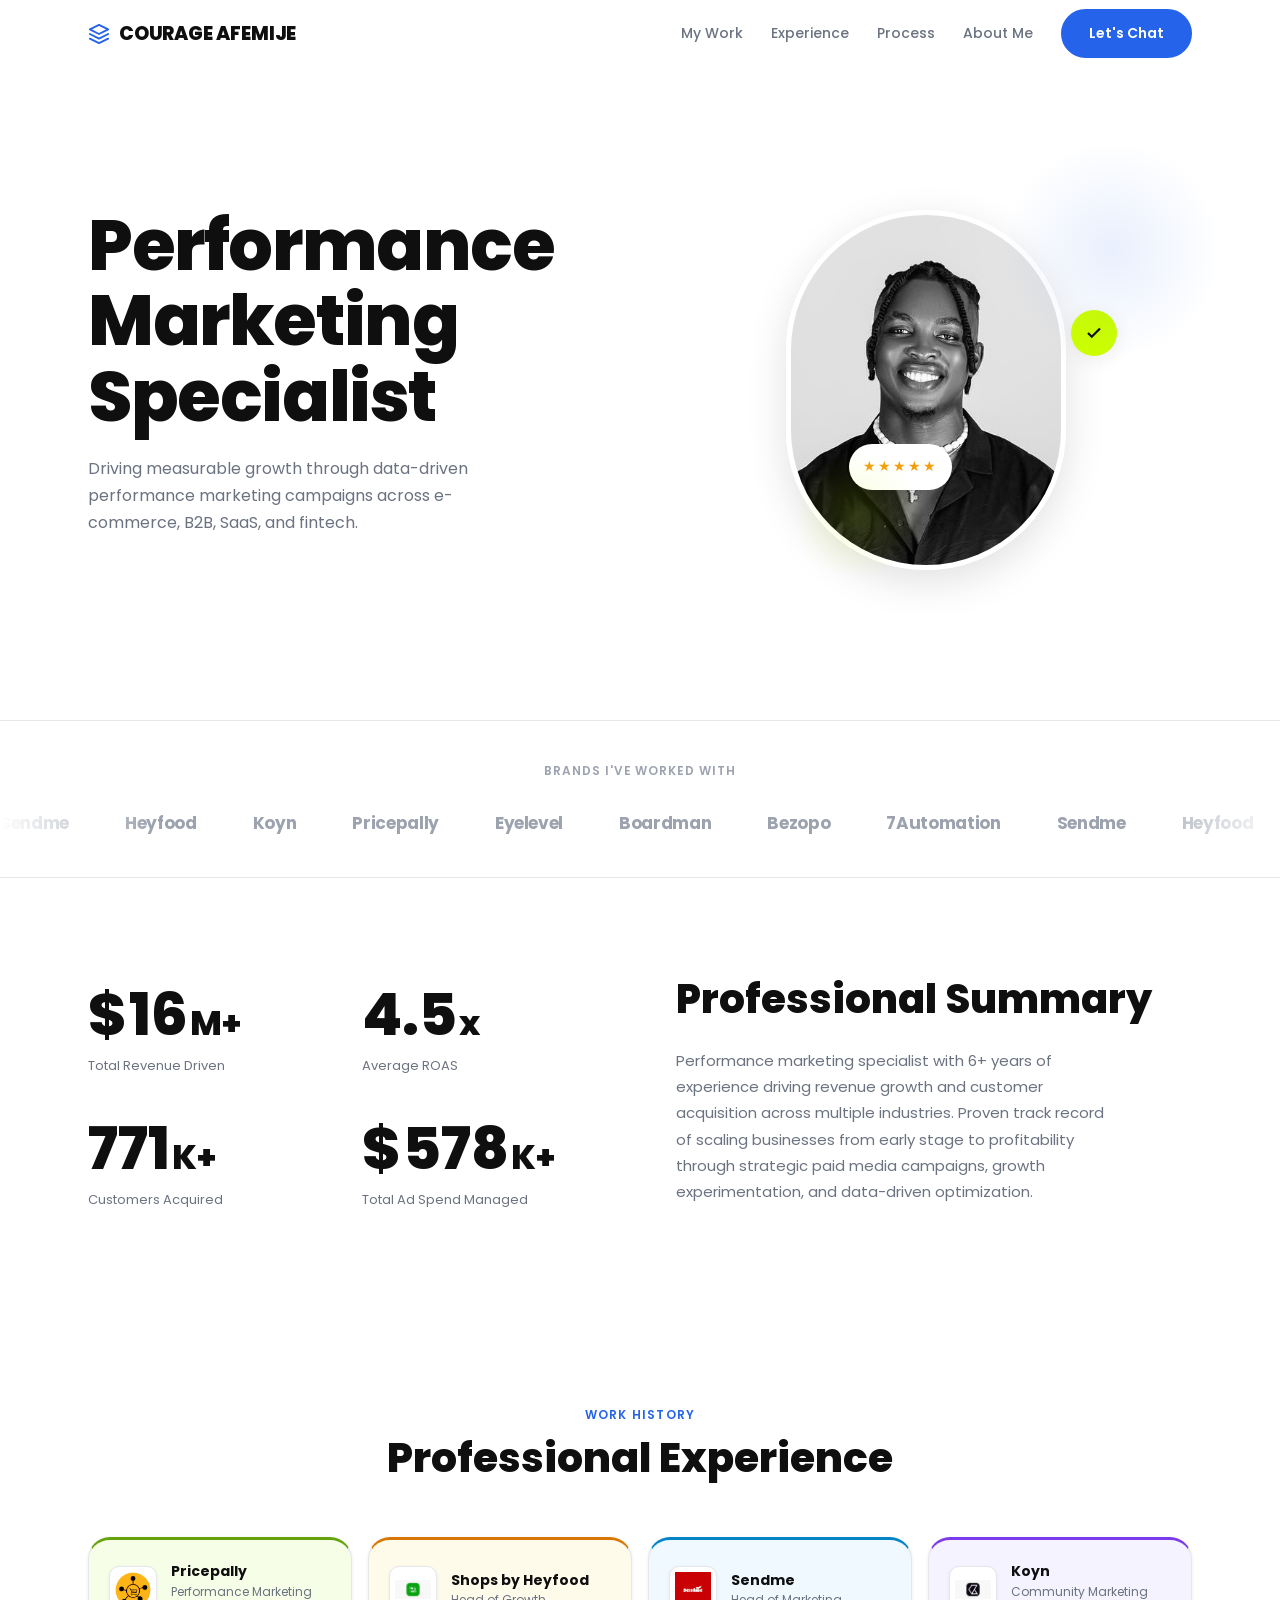
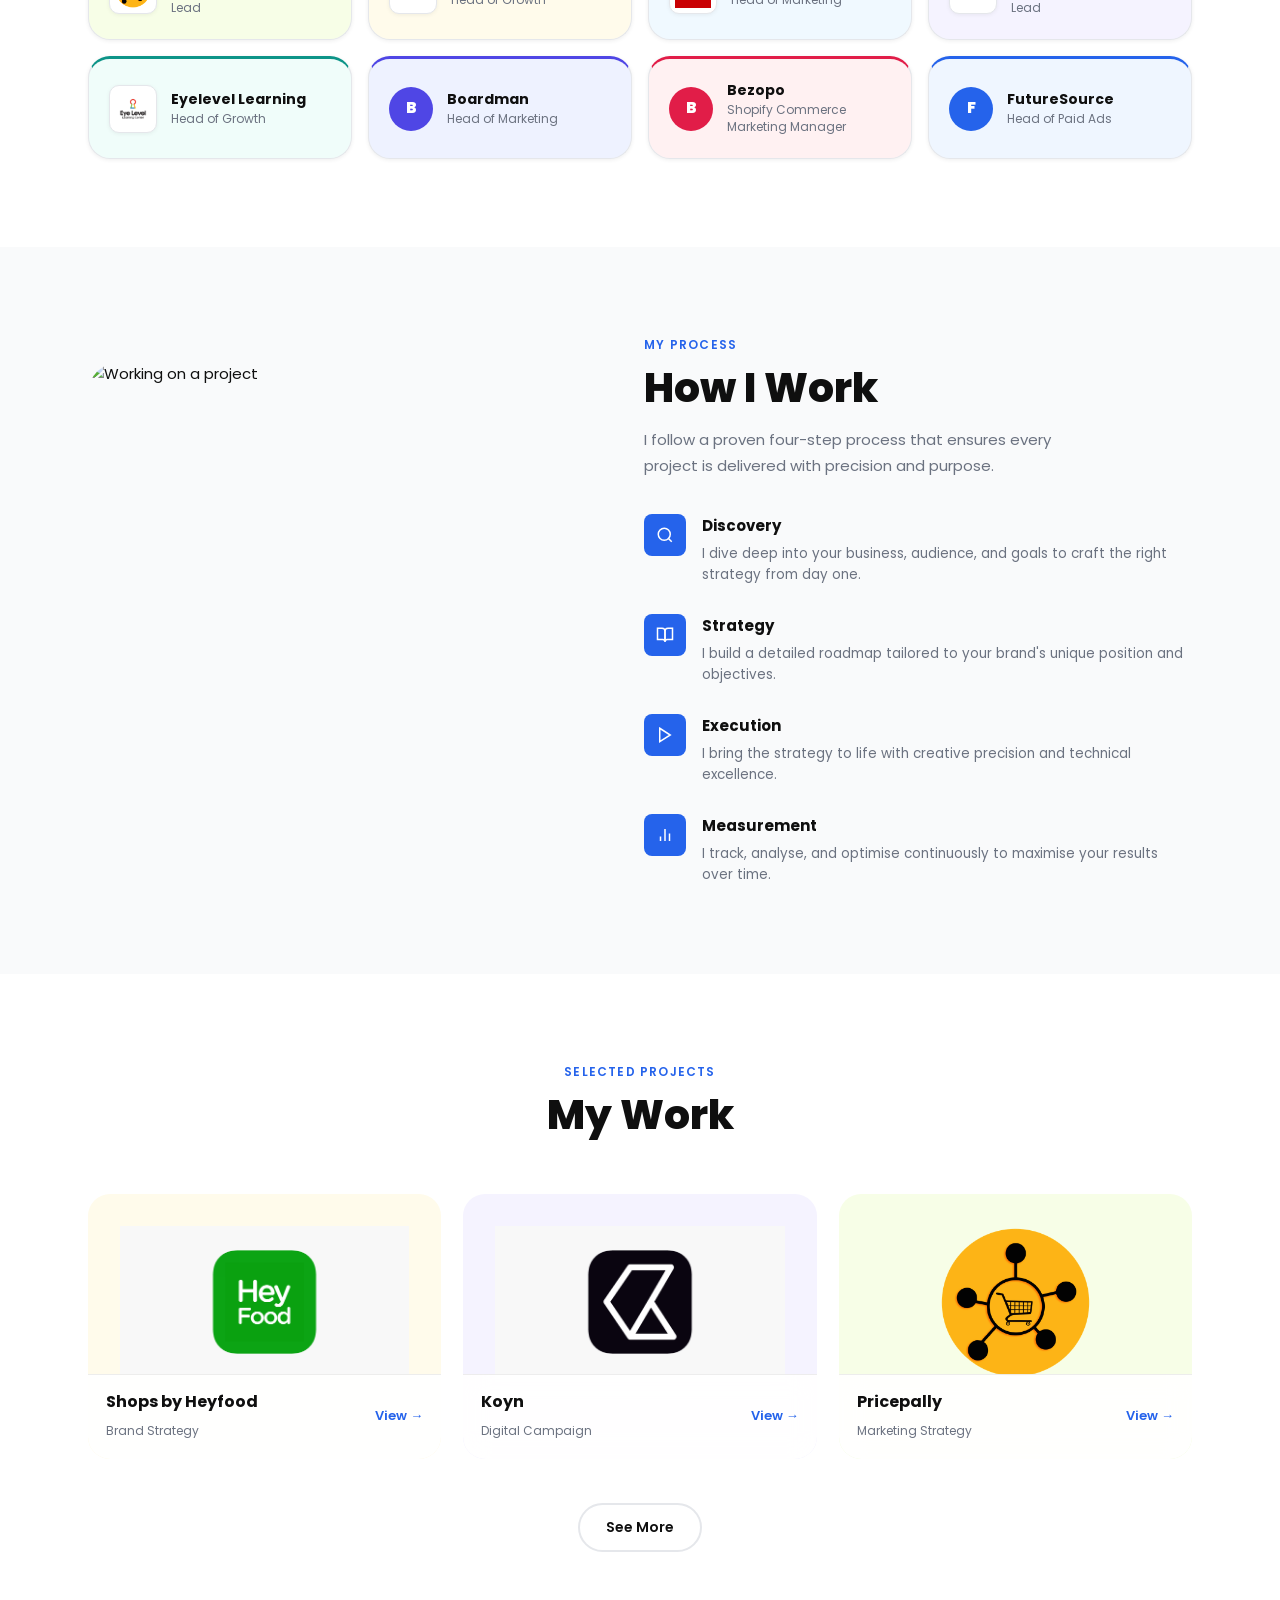
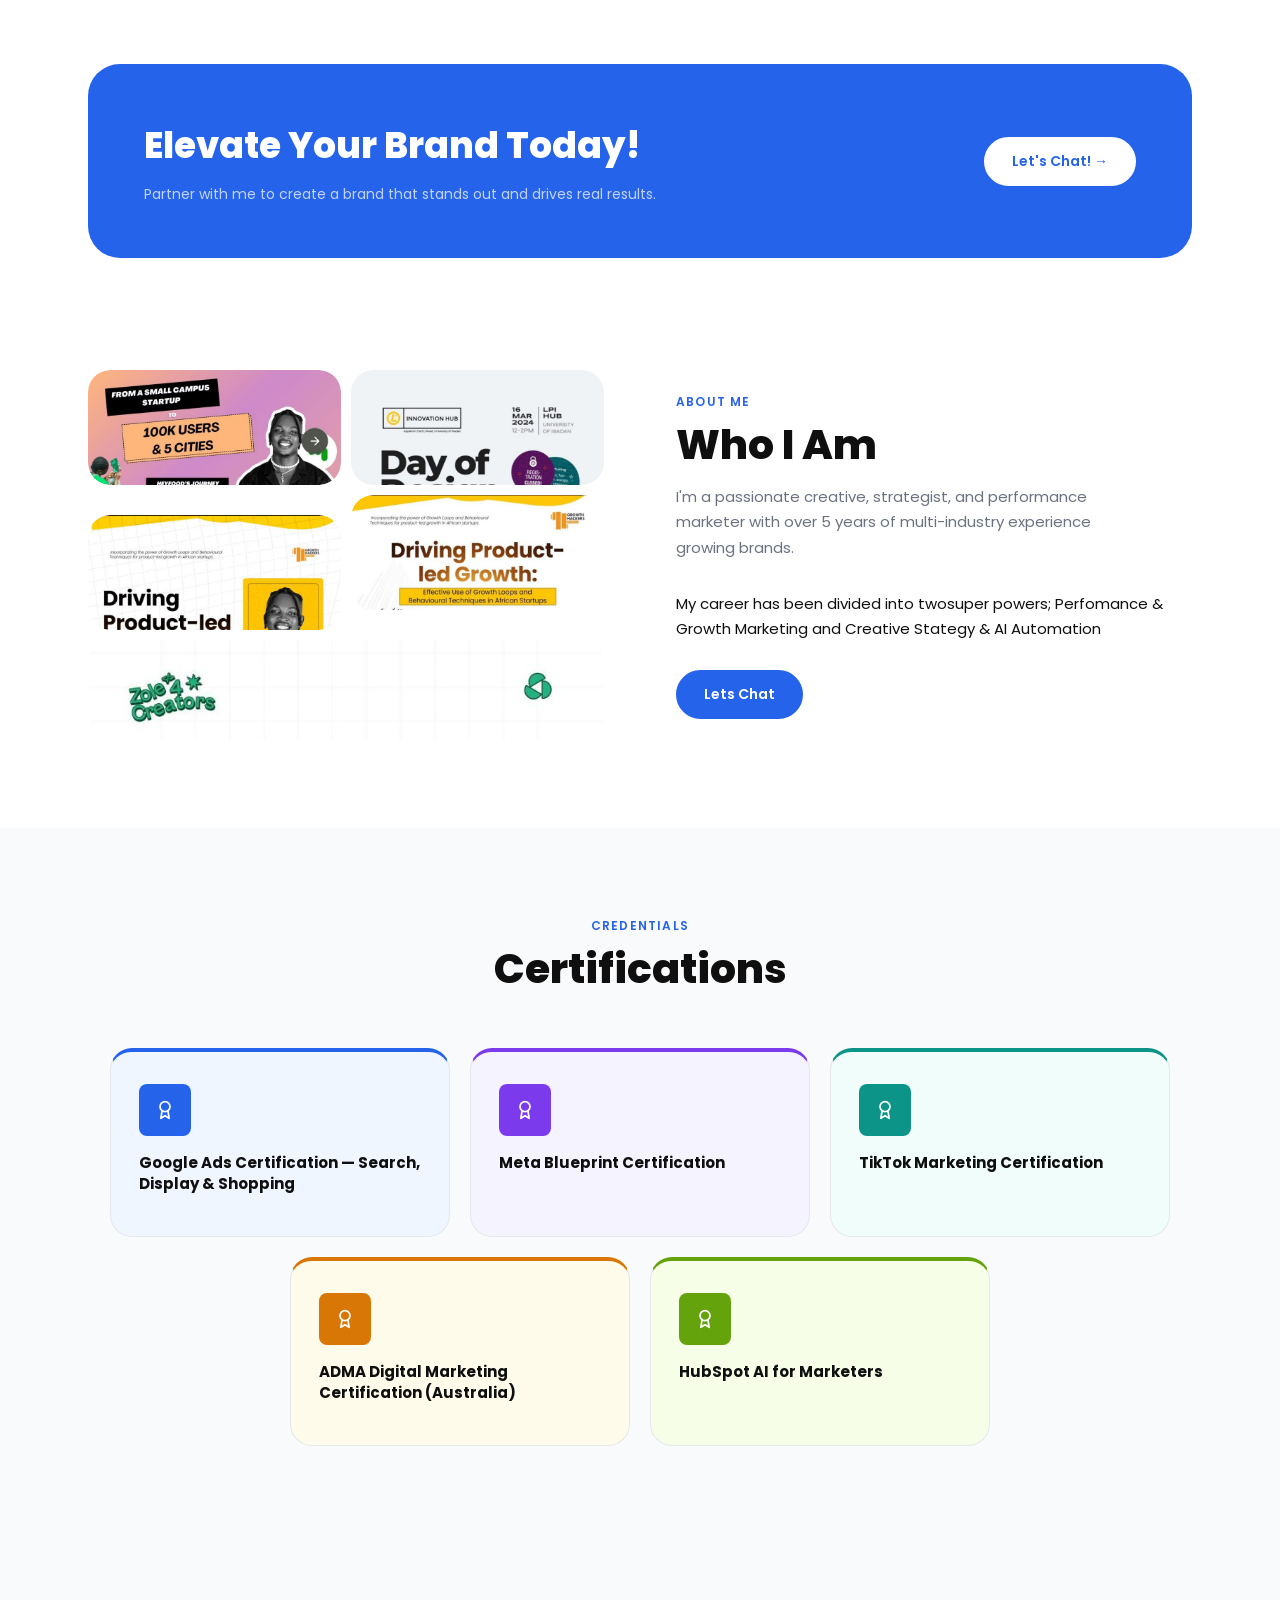
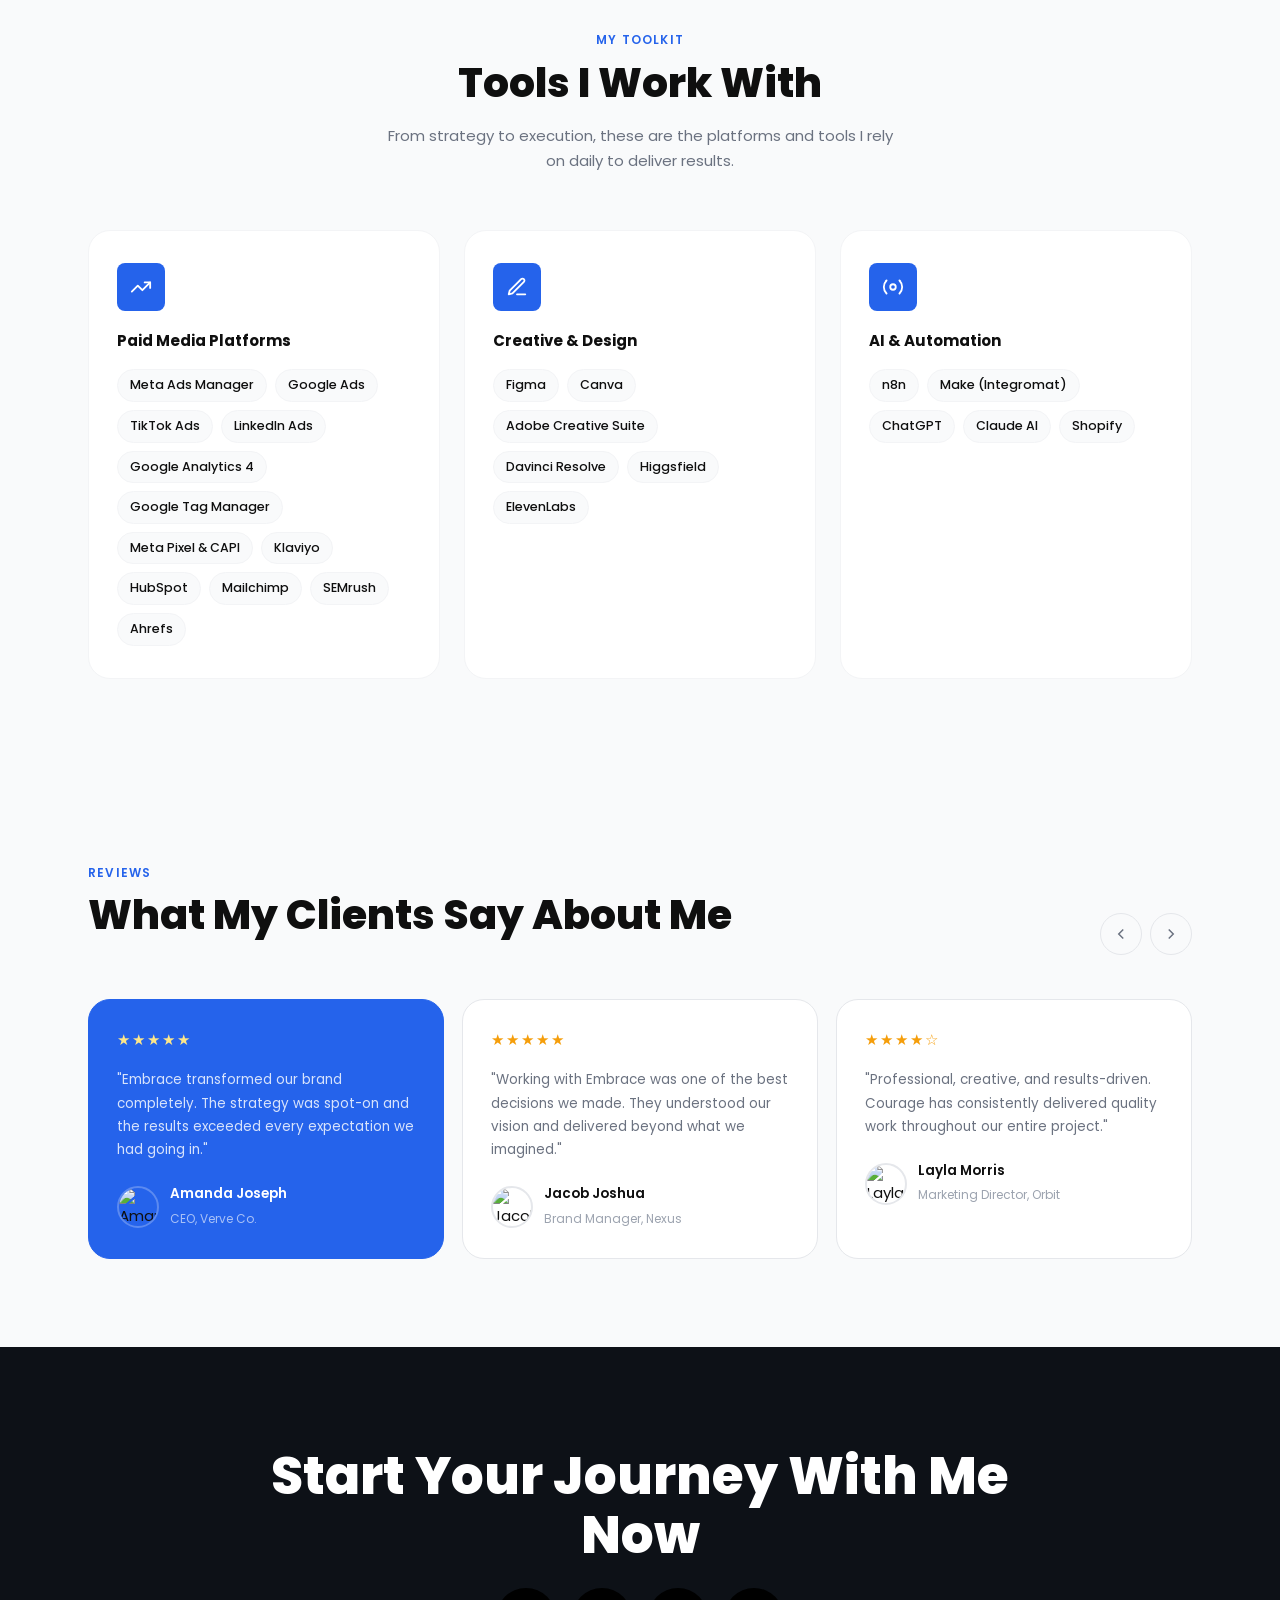
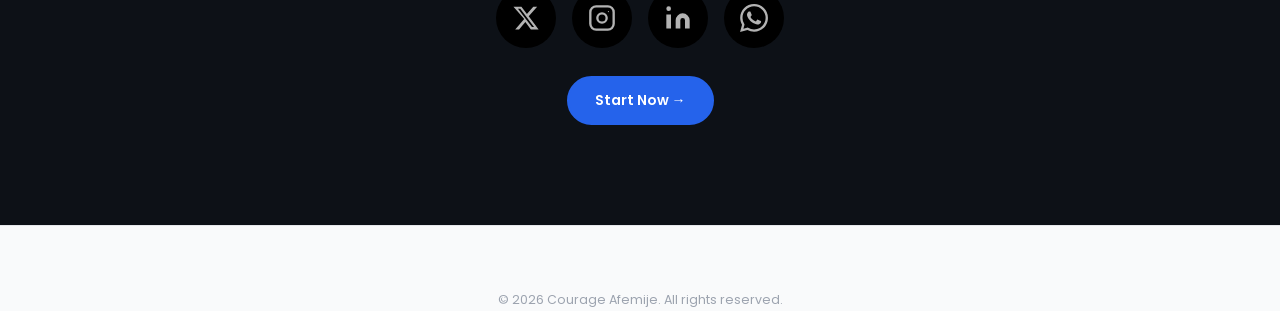
==== commit 1c5d797b: "UI polish: stat prefix size, spacing, alignment fixes - Match $ prefix font size to counter numbers " ====
--- a/index.html
+++ b/index.html
@@ -4,7 +4,7 @@
   <meta charset="UTF-8" />
   <meta name="viewport" content="width=device-width, initial-scale=1.0" />
   <meta name="description" content="Courage — I Take Care of Your Brand. Freelancer delivering strategy, branding, and growth." />
-  <title>Courage — I Take Care of Your Brand</title>
+  <title>Courage Afemije— I Take Care of Your Brand</title>
   <link rel="preconnect" href="https://fonts.googleapis.com" />
   <link rel="preconnect" href="https://fonts.gstatic.com" crossorigin />
   <link href="https://fonts.googleapis.com/css2?family=Poppins:wght@300;400;500;600;700;800&display=swap" rel="stylesheet" />
@@ -17,7 +17,7 @@
     <div class="container nav__inner">
       <a href="index.html" class="nav__logo">
         <svg width="22" height="22" viewBox="0 0 24 24" fill="none" aria-hidden="true"><path d="M12 2L2 7l10 5 10-5-10-5zM2 17l10 5 10-5M2 12l10 5 10-5" stroke="currentColor" stroke-width="2" stroke-linecap="round" stroke-linejoin="round"/></svg>
-        COURAGE
+        COURAGE AFEMIJE
       </a>
       <ul class="nav__links" id="navLinks" role="list">
         <li><a href="#work">My Work</a></li>
@@ -25,7 +25,7 @@
         <li><a href="#process">Process</a></li>
         <li><a href="#team">About Me</a></li>
       </ul>
-      <a href="#contact" class="btn btn--primary nav__cta">Get Started</a>
+      <a href="#contact" class="btn btn--primary nav__cta">Let's Chat</a>
       <button class="nav__hamburger" id="hamburger" aria-label="Toggle navigation menu" aria-expanded="false">
         <span></span><span></span><span></span>
       </button>
@@ -38,12 +38,6 @@
       <div class="hero__content reveal">
         <h1 class="hero__heading">Performance Marketing Specialist</h1>
         <p class="hero__subtext">Driving measurable growth through data-driven performance marketing campaigns across e-commerce, B2B, SaaS, and fintech.</p>
-        <div class="hero__ctas">
-          <a href="#contact" class="btn btn--primary">Let's Chat</a>
-          <a href="#work" class="btn btn--ghost">Learn More
-            <svg width="16" height="16" viewBox="0 0 24 24" fill="none" stroke="currentColor" stroke-width="2" aria-hidden="true"><line x1="5" y1="12" x2="19" y2="12"/><polyline points="12 5 19 12 12 19"/></svg>
-          </a>
-        </div>
       </div>
 
       <div class="hero__visual reveal reveal--delay-1">
@@ -64,35 +58,10 @@
 
   <!-- ===================== LOGOS ===================== -->
   <section class="logos" aria-label="Platforms and partners">
+    </div>
     <div class="logos__group">
       <div class="container">
-        <p class="logos__label">Platforms</p>
-      </div>
-      <div class="logos__track" aria-hidden="true">
-        <div class="logos__row">
-          <span class="logo-item">Meta Ads</span>
-          <span class="logo-item">Google Ads</span>
-          <span class="logo-item">LinkedIn Ads</span>
-          <span class="logo-item">HubSpot</span>
-          <span class="logo-item">Klaviyo</span>
-          <span class="logo-item">Shopify</span>
-          <span class="logo-item">TikTok Ads</span>
-          <span class="logo-item">GA4</span>
-          <!-- duplicate for seamless loop -->
-          <span class="logo-item">Meta Ads</span>
-          <span class="logo-item">Google Ads</span>
-          <span class="logo-item">LinkedIn Ads</span>
-          <span class="logo-item">HubSpot</span>
-          <span class="logo-item">Klaviyo</span>
-          <span class="logo-item">Shopify</span>
-          <span class="logo-item">TikTok Ads</span>
-          <span class="logo-item">GA4</span>
-        </div>
-      </div>
-    </div>
-    <div class="logos__group">
-      <div class="container">
-        <p class="logos__label">Partners</p>
+        <p class="logos__label">Brands I've Worked With</p>
       </div>
       <div class="logos__track" aria-hidden="true">
         <div class="logos__row">
@@ -150,10 +119,6 @@
       <div class="stats__commitments reveal reveal--delay-1">
         <h2 class="stats__commitments-heading">Professional Summary</h2>
         <p>Performance marketing specialist with 6+ years of experience driving revenue growth and customer acquisition across multiple industries. Proven track record of scaling businesses from early stage to profitability through strategic paid media campaigns, growth experimentation, and data-driven optimization.</p>
-        <a href="#experience" class="link-arrow">
-          View Experience
-          <svg width="14" height="14" viewBox="0 0 24 24" fill="none" stroke="currentColor" stroke-width="2" aria-hidden="true"><line x1="5" y1="12" x2="19" y2="12"/><polyline points="12 5 19 12 12 19"/></svg>
-        </a>
       </div>
     </div>
   </section>
@@ -295,12 +260,6 @@
         <p class="section-label">Selected Projects</p>
         <h2 class="section-heading">My Work</h2>
       </div>
-      <div class="portfolio__filters reveal" role="group" aria-label="Filter projects">
-        <button class="filter-btn active" data-filter="all">All</button>
-        <button class="filter-btn" data-filter="branding">Branding</button>
-        <button class="filter-btn" data-filter="digital">Digital</button>
-        <button class="filter-btn" data-filter="strategy">Strategy</button>
-      </div>
       <div class="portfolio__grid">
         <article class="p-card reveal" data-category="branding">
           <a href="cs-heyfood.html" class="p-card__link">
@@ -391,7 +350,7 @@
         <h2 class="section-heading">Who I Am</h2>
         <p class="section-subtext">I'm a passionate creative, strategist, and performance marketer with over 5 years of multi-industry experience growing brands.</p>
         <p>My career has been divided into twosuper powers; Perfomance & Growth Marketing and  Creative Stategy & AI Automation</p>
-        <a href="#" class="btn btn--primary">Learn More</a>
+        <a href="mailto:afemijecourage@gmail.com" class="btn btn--primary">Lets Chat</a>
       </div>
     </div>
   </section>
@@ -410,7 +369,6 @@
           </div>
           <div class="cert-card__body">
             <p class="cert-card__name">Google Ads Certification — Search, Display &amp; Shopping</p>
-            <span class="cert-status cert-status--active">In Progress</span>
           </div>
         </div>
         <div class="cert-card reveal reveal--delay-1">
@@ -419,7 +377,6 @@
           </div>
           <div class="cert-card__body">
             <p class="cert-card__name">Meta Blueprint Certification</p>
-            <span class="cert-status cert-status--planned">Planned</span>
           </div>
         </div>
         <div class="cert-card reveal reveal--delay-2">
@@ -428,7 +385,7 @@
           </div>
           <div class="cert-card__body">
             <p class="cert-card__name">TikTok Marketing Certification</p>
-            <span class="cert-status cert-status--planned">Planned</span>
+
           </div>
         </div>
         <div class="cert-card reveal reveal--delay-3">
@@ -437,7 +394,6 @@
           </div>
           <div class="cert-card__body">
             <p class="cert-card__name">ADMA Digital Marketing Certification (Australia)</p>
-            <span class="cert-status cert-status--planned">Planned</span>
           </div>
         </div>
         <div class="cert-card reveal reveal--delay-4">
@@ -446,7 +402,6 @@
           </div>
           <div class="cert-card__body">
             <p class="cert-card__name">HubSpot AI for Marketers</p>
-            <span class="cert-status cert-status--planned">Planned</span>
           </div>
         </div>
       </div>
@@ -596,9 +551,9 @@
           <a href="https://x.com/courage_af?s=21" class="social-link" aria-label="Twitter / X" target="_blank" rel="noopener noreferrer"><svg width="18" height="18" viewBox="0 0 24 24" fill="currentColor" aria-hidden="true"><path d="M18.244 2.25h3.308l-7.227 8.26 8.502 11.24H16.17l-4.714-6.231-5.401 6.231H2.741l7.73-8.835L1.254 2.25H8.08l4.713 6.231zm-1.161 17.52h1.833L7.084 4.126H5.117z"/></svg></a>
           <a href="https://www.instagram.com/courage_afemije/" class="social-link" aria-label="Instagram" target="_blank" rel="noopener noreferrer"><svg width="18" height="18" viewBox="0 0 24 24" fill="none" stroke="currentColor" stroke-width="2" aria-hidden="true"><rect x="2" y="2" width="20" height="20" rx="5"/><circle cx="12" cy="12" r="4"/><circle cx="17.5" cy="6.5" r="0.5" fill="currentColor" stroke="none"/></svg></a>
           <a href="https://www.linkedin.com/in/courageafemije/" class="social-link" aria-label="LinkedIn" target="_blank" rel="noopener noreferrer"><svg width="18" height="18" viewBox="0 0 24 24" fill="currentColor" aria-hidden="true"><path d="M16 8a6 6 0 0 1 6 6v7h-4v-7a2 2 0 0 0-4 0v7h-4v-7a6 6 0 0 1 6-6zM2 9h4v12H2z"/><circle cx="4" cy="4" r="2"/></svg></a>
-          <a href="#contact" class="social-link" aria-label="WhatsApp"><svg width="18" height="18" viewBox="0 0 24 24" fill="currentColor" aria-hidden="true"><path d="M17.472 14.382c-.297-.149-1.758-.867-2.03-.967-.273-.099-.471-.148-.67.15-.197.297-.767.966-.94 1.164-.173.199-.347.223-.644.075-.297-.15-1.255-.463-2.39-1.475-.883-.788-1.48-1.761-1.653-2.059-.173-.297-.018-.458.13-.606.134-.133.298-.347.446-.52.149-.174.198-.298.298-.497.099-.198.05-.371-.025-.52-.075-.149-.669-1.612-.916-2.207-.242-.579-.487-.5-.669-.51-.173-.008-.371-.01-.57-.01-.198 0-.52.074-.792.372-.272.297-1.04 1.016-1.04 2.479 0 1.462 1.065 2.875 1.213 3.074.149.198 2.096 3.2 5.077 4.487.709.306 1.262.489 1.694.625.712.227 1.36.195 1.871.118.571-.085 1.758-.719 2.006-1.413.248-.694.248-1.289.173-1.413-.074-.124-.272-.198-.57-.347m-5.421 7.403h-.004a9.87 9.87 0 0 1-5.031-1.378l-.361-.214-3.741.982.998-3.648-.235-.374a9.86 9.86 0 0 1-1.51-5.26c.001-5.45 4.436-9.884 9.888-9.884 2.64 0 5.122 1.03 6.988 2.898a9.825 9.825 0 0 1 2.893 6.994c-.003 5.45-4.437 9.884-9.885 9.884m8.413-18.297A11.815 11.815 0 0 0 12.05 0C5.495 0 .16 5.335.157 11.892c0 2.096.547 4.142 1.588 5.945L.057 24l6.305-1.654a11.882 11.882 0 0 0 5.683 1.448h.005c6.554 0 11.89-5.335 11.893-11.893a11.821 11.821 0 0 0-3.48-8.413z"/></svg></a>
-        </div>
-        <a href="#contact" class="btn btn--primary">Start Now →</a>
+          <a href="https://wa.me/message/ORZGGNIL7B2VP1" class="social-link" aria-label="WhatsApp"><svg width="18" height="18" viewBox="0 0 24 24" fill="currentColor" aria-hidden="true"><path d="M17.472 14.382c-.297-.149-1.758-.867-2.03-.967-.273-.099-.471-.148-.67.15-.197.297-.767.966-.94 1.164-.173.199-.347.223-.644.075-.297-.15-1.255-.463-2.39-1.475-.883-.788-1.48-1.761-1.653-2.059-.173-.297-.018-.458.13-.606.134-.133.298-.347.446-.52.149-.174.198-.298.298-.497.099-.198.05-.371-.025-.52-.075-.149-.669-1.612-.916-2.207-.242-.579-.487-.5-.669-.51-.173-.008-.371-.01-.57-.01-.198 0-.52.074-.792.372-.272.297-1.04 1.016-1.04 2.479 0 1.462 1.065 2.875 1.213 3.074.149.198 2.096 3.2 5.077 4.487.709.306 1.262.489 1.694.625.712.227 1.36.195 1.871.118.571-.085 1.758-.719 2.006-1.413.248-.694.248-1.289.173-1.413-.074-.124-.272-.198-.57-.347m-5.421 7.403h-.004a9.87 9.87 0 0 1-5.031-1.378l-.361-.214-3.741.982.998-3.648-.235-.374a9.86 9.86 0 0 1-1.51-5.26c.001-5.45 4.436-9.884 9.888-9.884 2.64 0 5.122 1.03 6.988 2.898a9.825 9.825 0 0 1 2.893 6.994c-.003 5.45-4.437 9.884-9.885 9.884m8.413-18.297A11.815 11.815 0 0 0 12.05 0C5.495 0 .16 5.335.157 11.892c0 2.096.547 4.142 1.588 5.945L.057 24l6.305-1.654a11.882 11.882 0 0 0 5.683 1.448h.005c6.554 0 11.89-5.335 11.893-11.893a11.821 11.821 0 0 0-3.48-8.413z"/></svg></a>
+        </div>
+        <a href="https://wa.me/message/ORZGGNIL7B2VP1" class="btn btn--primary">Start Now →</a>
       </div>
       <div class="dark-cta__visual reveal reveal--delay-1" aria-hidden="true">
         <div class="dark-cta__circle">
@@ -615,7 +570,7 @@
   <footer class="footer" id="contact" aria-label="Footer">
     <div class="container">
       <div class="footer__bottom">
-        <p>© 2026 Courage. All rights reserved.</p>
+        <p>© 2026 Courage Afemije. All rights reserved.</p>
       </div>
     </div>
   </footer>
--- a/assets/css/style.css
+++ b/assets/css/style.css
@@ -976,7 +976,7 @@
   font-weight: 800;
   color: var(--clr-white);
   line-height: 1.12;
-  max-width: 480px;
+  max-width: 800px;
   margin-bottom: 24px;
 }
 
@@ -1187,18 +1187,10 @@
 }
 .footer__col a:hover { color: var(--clr-primary); }
 
-.footer__bottom {
-  display: flex;
-  align-items: center;
-  justify-content: space-between;
-  padding: 22px 0;
-  gap: 16px;
-  flex-wrap: wrap;
-}
-
 .footer__bottom p {
   font-size: 12.5px;
   color: var(--clr-grey-400);
+  text-align: center;
 }
 
 .footer__legal {
@@ -1300,8 +1292,10 @@
    19. STAT PREFIX
    -------------------------------------------------------- */
 .stat-card__prefix {
-  font-size: inherit;
+  font-family: var(--ff-display);
+  font-size: clamp(42px, 5vw, 58px);
   font-weight: 800;
+  color: var(--clr-dark);
   line-height: 1;
 }
 
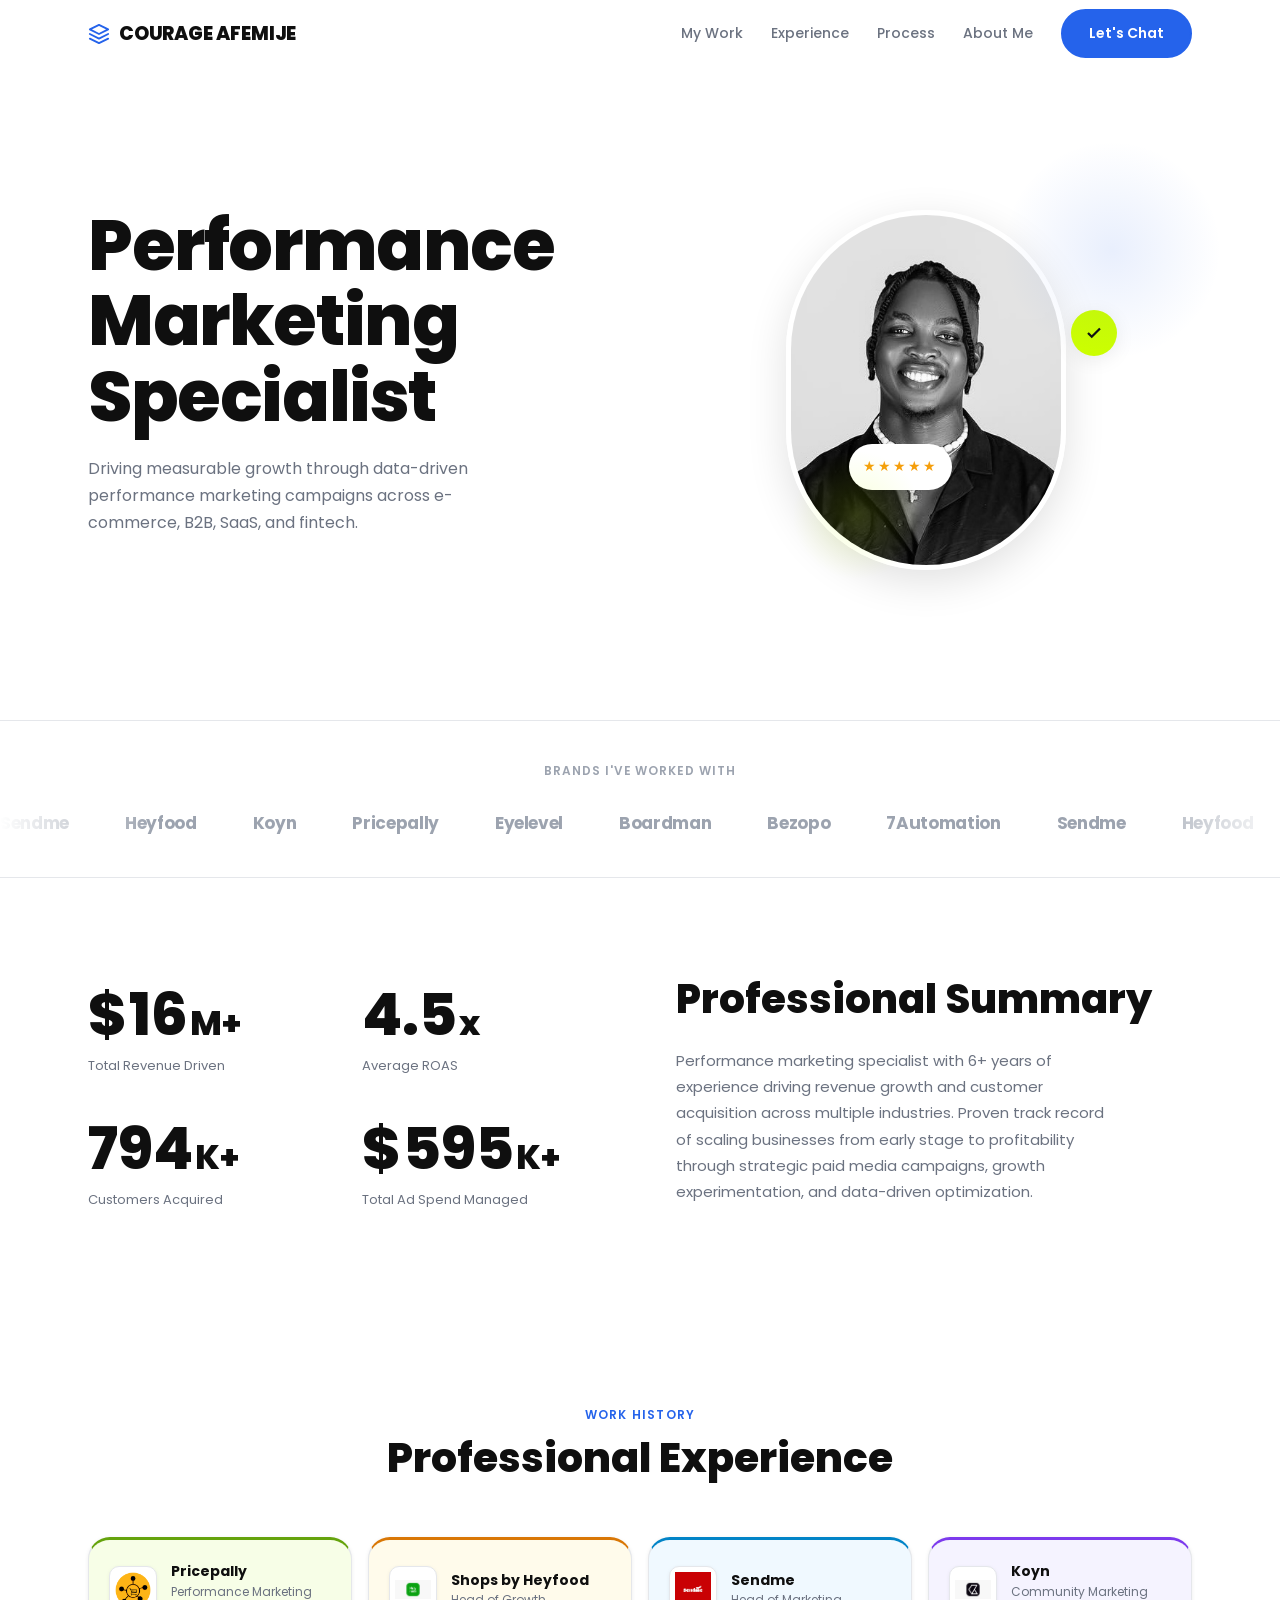
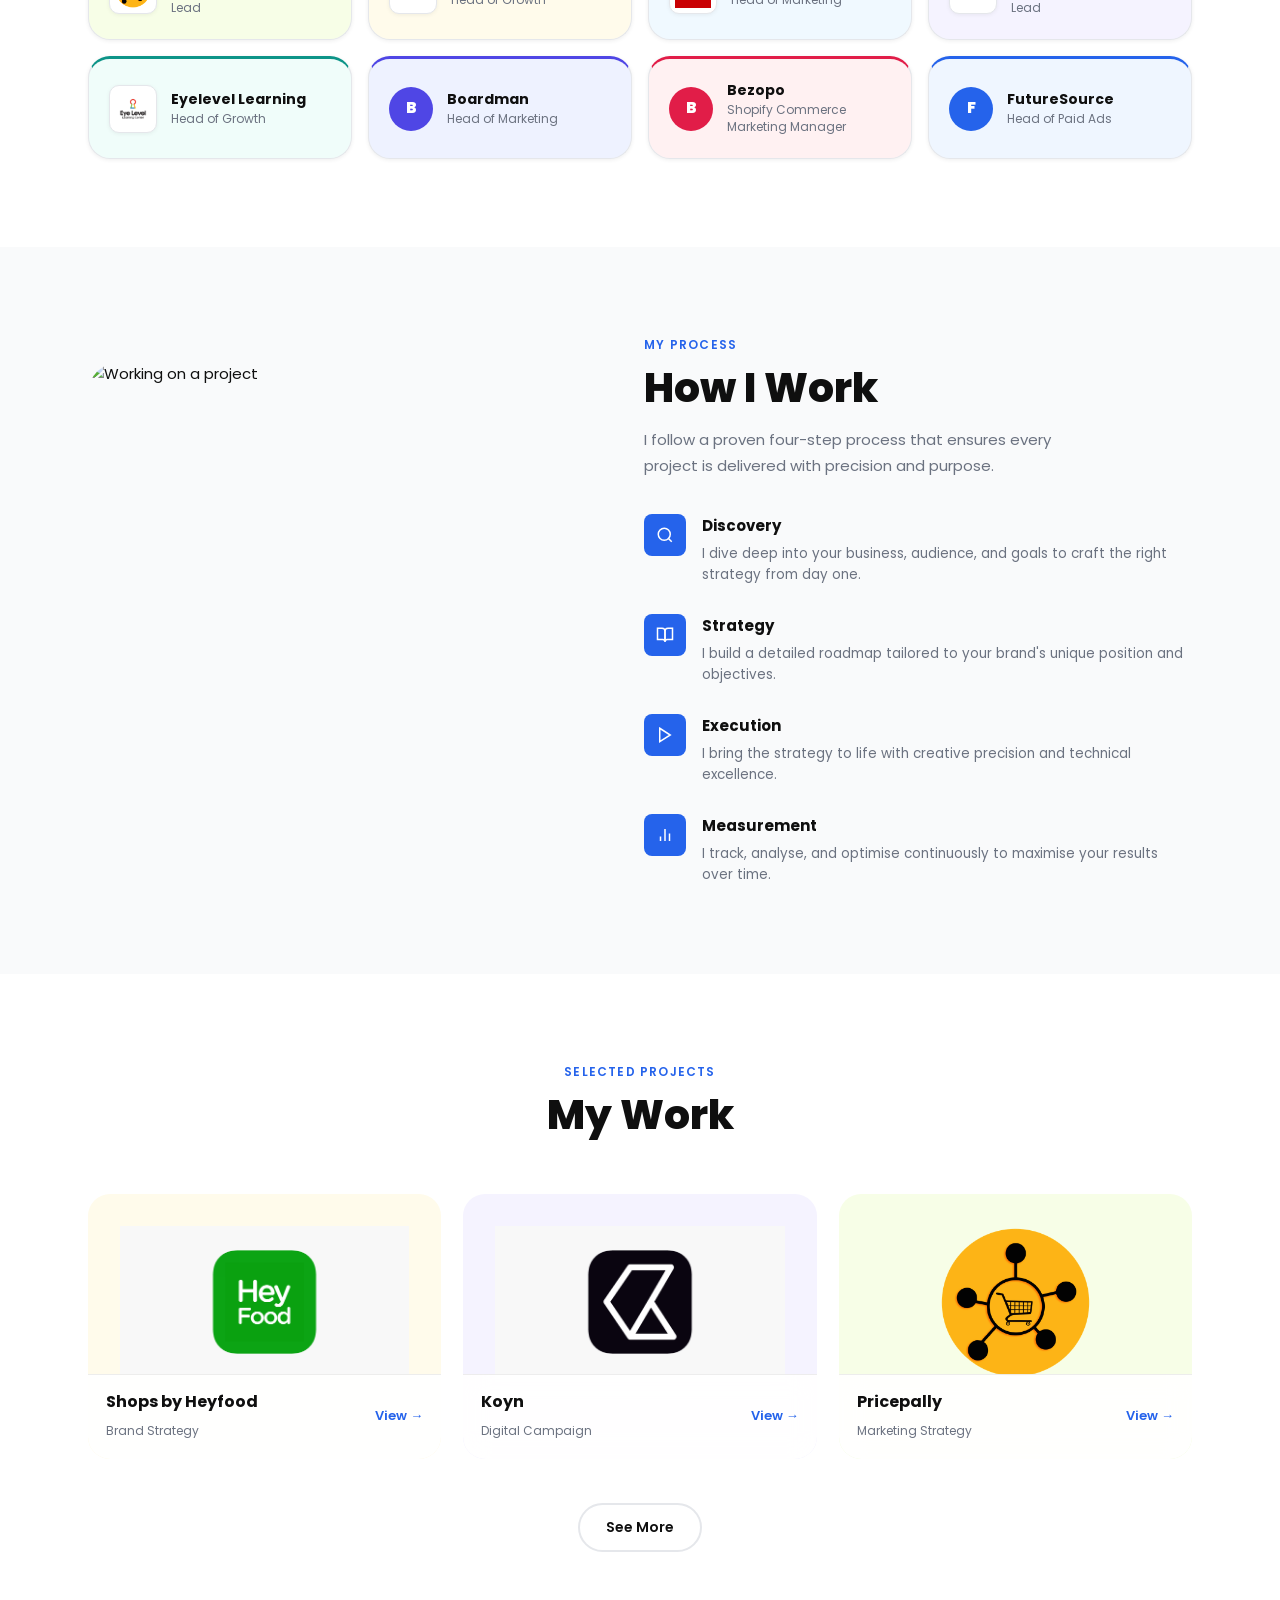
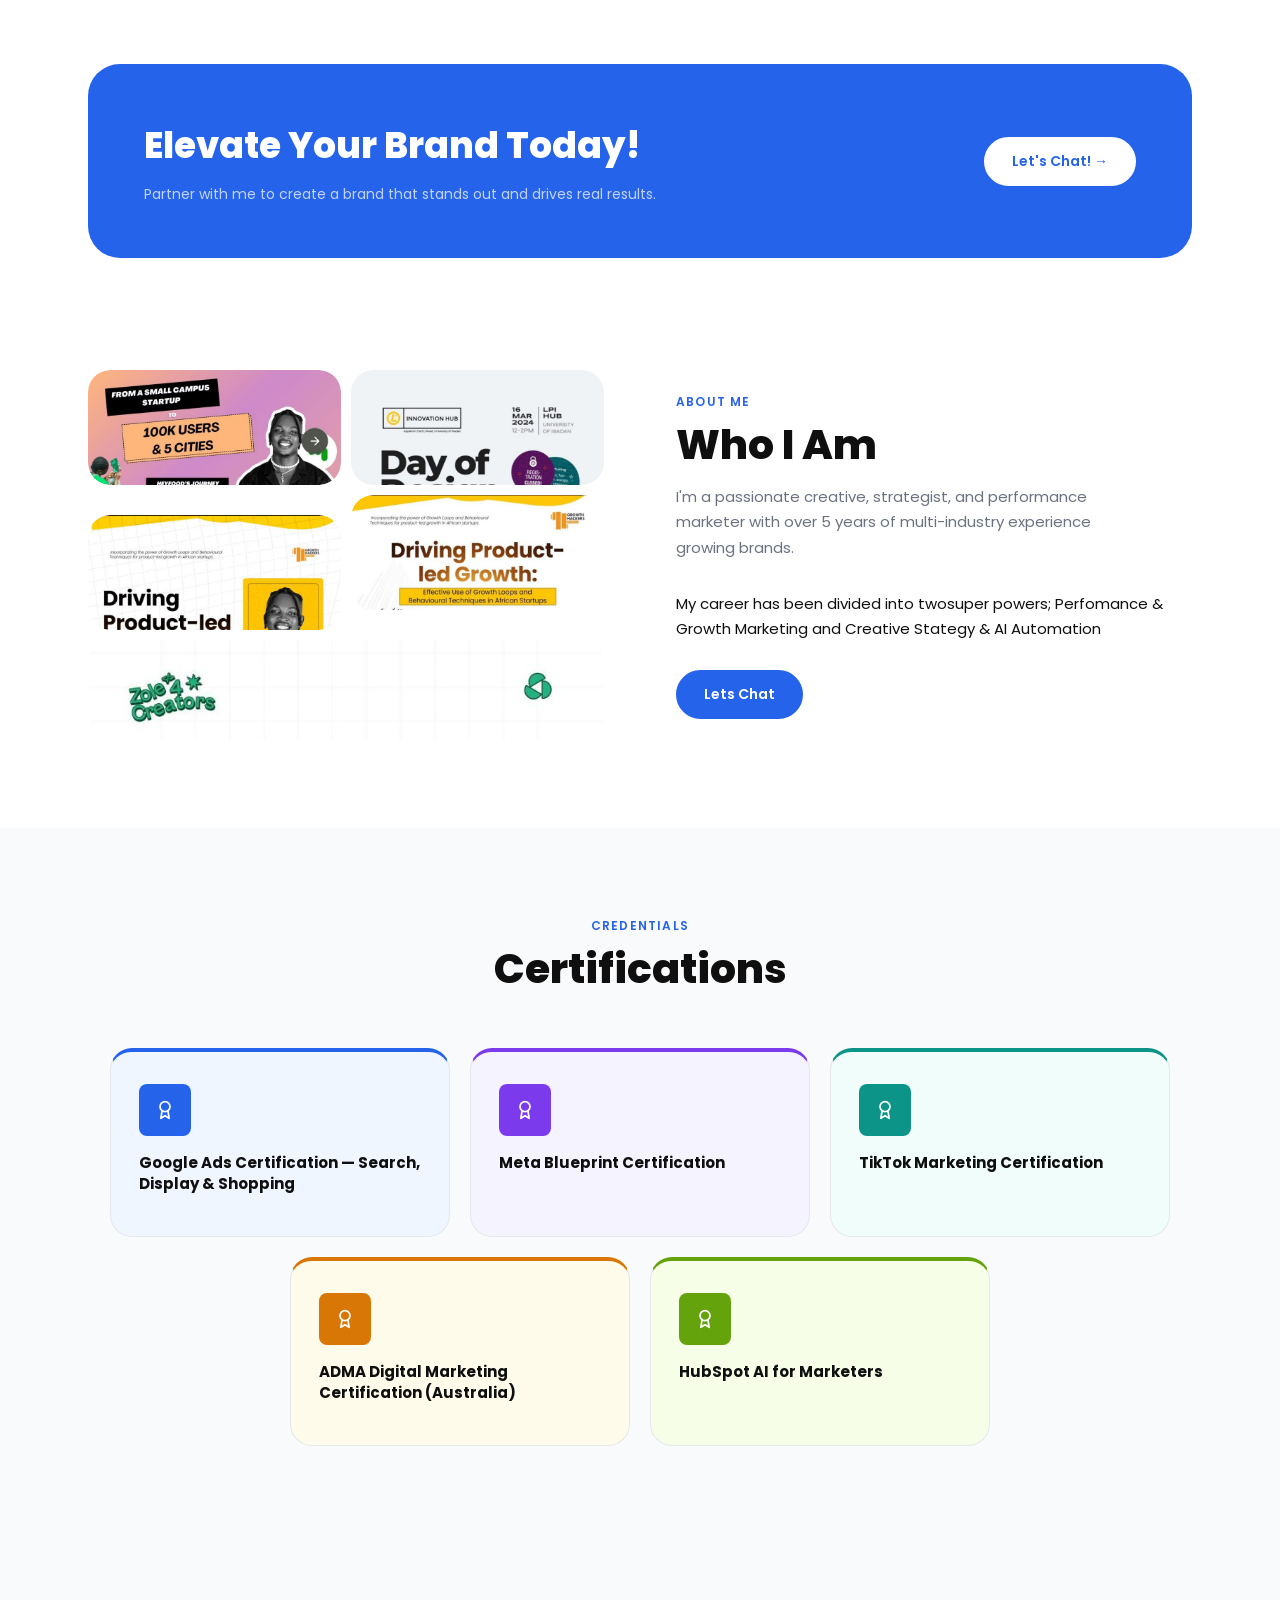
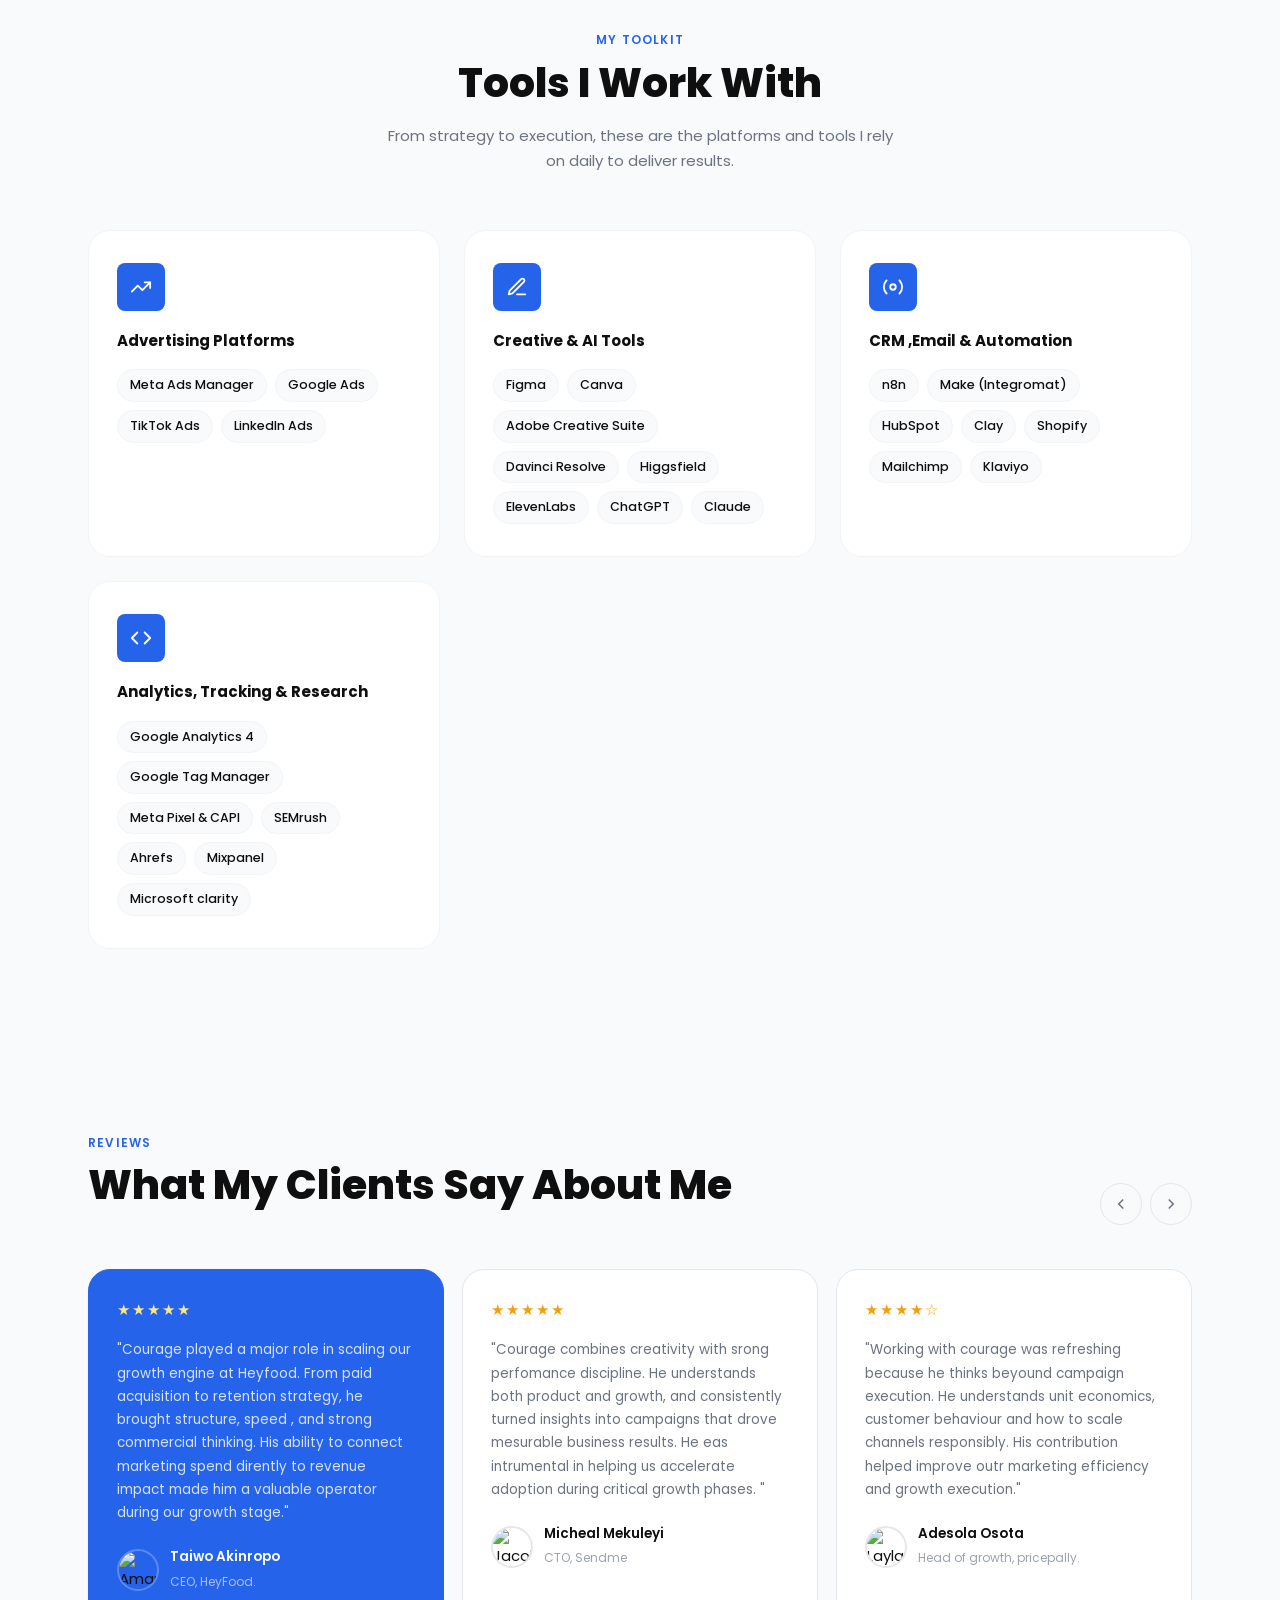
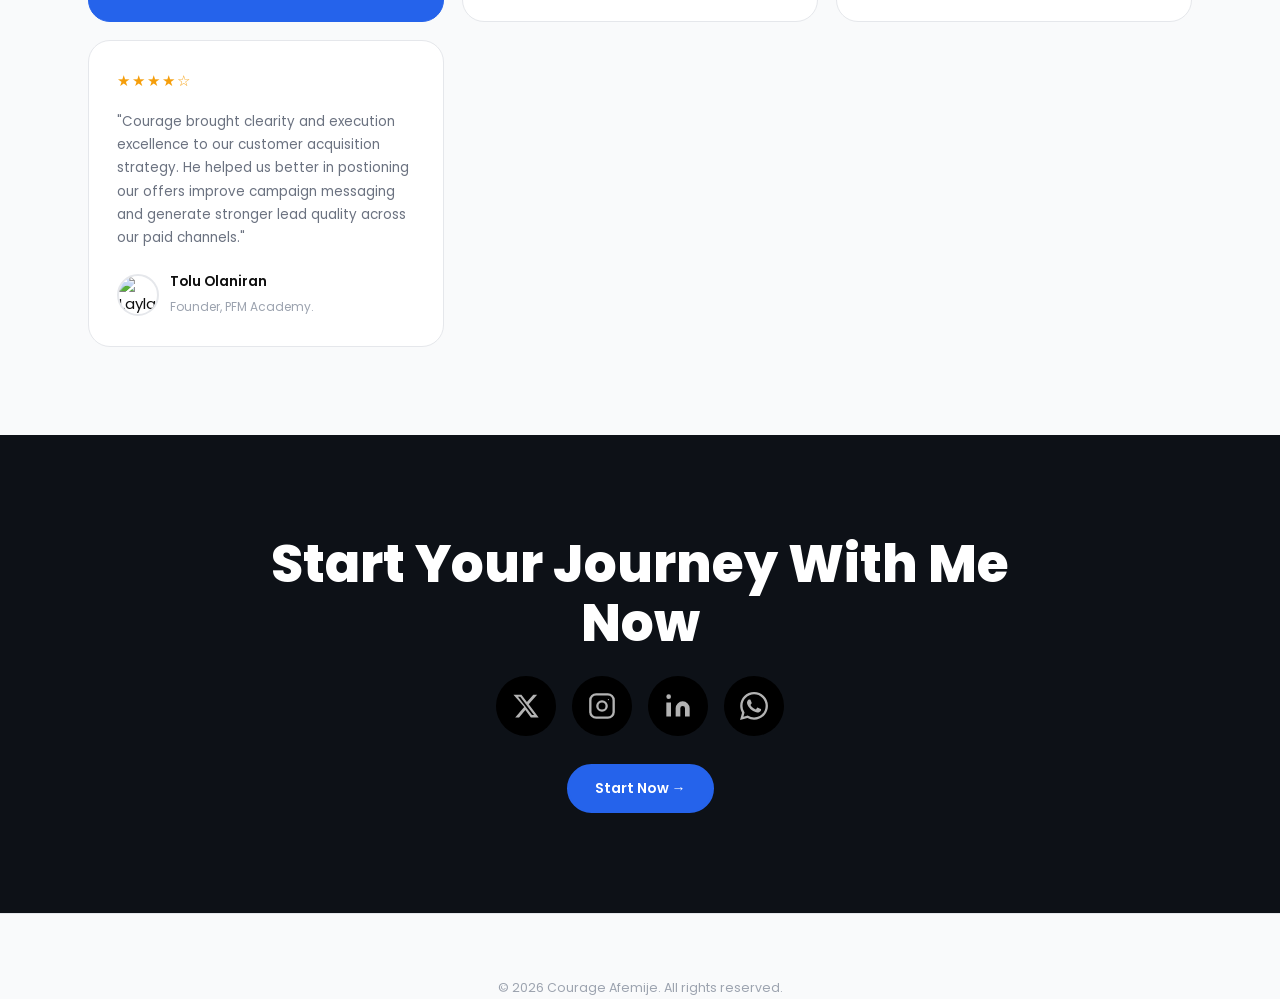
==== commit 1e887f69: "Update index.html" ====
--- a/index.html
+++ b/index.html
@@ -422,20 +422,12 @@
           <div class="tool-cat__icon" aria-hidden="true">
             <svg width="22" height="22" viewBox="0 0 24 24" fill="none" stroke="currentColor" stroke-width="2" stroke-linecap="round" stroke-linejoin="round"><polyline points="22 7 13.5 15.5 8.5 10.5 2 17"/><polyline points="16 7 22 7 22 13"/></svg>
           </div>
-          <h4 class="tool-cat__title">Paid Media Platforms</h4>
+          <h4 class="tool-cat__title">Advertising Platforms</h4>
           <ul class="tool-list">
             <li class="tool-tag">Meta Ads Manager</li>
             <li class="tool-tag">Google Ads</li>
             <li class="tool-tag">TikTok Ads</li>
             <li class="tool-tag">LinkedIn Ads</li>
-            <li class="tool-tag">Google Analytics 4</li>
-            <li class="tool-tag">Google Tag Manager</li>
-            <li class="tool-tag">Meta Pixel & CAPI</li>
-            <li class="tool-tag">Klaviyo</li>
-            <li class="tool-tag">HubSpot</li>
-            <li class="tool-tag">Mailchimp</li>
-            <li class="tool-tag">SEMrush</li>
-            <li class="tool-tag">Ahrefs</li>
           </ul>
         </div>
 
@@ -443,7 +435,7 @@
           <div class="tool-cat__icon" aria-hidden="true">
             <svg width="22" height="22" viewBox="0 0 24 24" fill="none" stroke="currentColor" stroke-width="2" stroke-linecap="round" stroke-linejoin="round"><path d="M12 20h9"/><path d="M16.5 3.5a2.121 2.121 0 0 1 3 3L7 19l-4 1 1-4L16.5 3.5z"/></svg>
           </div>
-          <h4 class="tool-cat__title">Creative & Design</h4>
+          <h4 class="tool-cat__title">Creative & AI Tools</h4>
           <ul class="tool-list">
             <li class="tool-tag">Figma</li>
             <li class="tool-tag">Canva</li>
@@ -451,6 +443,8 @@
             <li class="tool-tag">Davinci Resolve</li>
             <li class="tool-tag">Higgsfield</li>
             <li class="tool-tag">ElevenLabs</li>
+            <li class="tool-tag">ChatGPT</li>
+            <li class="tool-tag">Claude</li>
           </ul>
         </div>
 
@@ -458,30 +452,33 @@
           <div class="tool-cat__icon" aria-hidden="true">
             <svg width="22" height="22" viewBox="0 0 24 24" fill="none" stroke="currentColor" stroke-width="2" stroke-linecap="round" stroke-linejoin="round"><circle cx="12" cy="12" r="3"/><path d="M19.07 4.93a10 10 0 0 1 0 14.14M4.93 4.93a10 10 0 0 0 0 14.14"/></svg>
           </div>
-          <h4 class="tool-cat__title">AI & Automation</h4>
+          <h4 class="tool-cat__title">CRM ,Email & Automation</h4>
           <ul class="tool-list">
             <li class="tool-tag">n8n</li>
             <li class="tool-tag">Make (Integromat)</li>
-            <li class="tool-tag">ChatGPT</li>
-            <li class="tool-tag">Claude AI</li>
+            <li class="tool-tag">HubSpot</li>
+            <li class="tool-tag">Clay</li>
             <li class="tool-tag">Shopify</li>
+            <li class="tool-tag">Mailchimp</li>
+            <li class="tool-tag">Klaviyo</li>
           </ul>
         </div>
 
-        <!-- <div class="tool-cat reveal reveal--delay-3">
+        <div class="tool-cat reveal reveal--delay-3">
           <div class="tool-cat__icon" aria-hidden="true">
             <svg width="22" height="22" viewBox="0 0 24 24" fill="none" stroke="currentColor" stroke-width="2" stroke-linecap="round" stroke-linejoin="round"><polyline points="16 18 22 12 16 6"/><polyline points="8 6 2 12 8 18"/></svg>
           </div>
-          <h4 class="tool-cat__title">Development</h4>
+          <h4 class="tool-cat__title">Analytics, Tracking & Research</h4>
           <ul class="tool-list">
-            <li class="tool-tag">HTML / CSS</li>
-            <li class="tool-tag">JavaScript</li>
-            <li class="tool-tag">VS Code</li>
-            <li class="tool-tag">GitHub</li>
-            <li class="tool-tag">Webflow</li>
-            <li class="tool-tag">WordPress</li>
+            <li class="tool-tag">Google Analytics 4</li>
+            <li class="tool-tag">Google Tag Manager</li>
+            <li class="tool-tag">Meta Pixel & CAPI</li>
+            <li class="tool-tag">SEMrush</li>
+            <li class="tool-tag">Ahrefs</li>
+            <li class="tool-tag">Mixpanel</li>
+            <li class="tool-tag">Microsoft clarity</li>
           </ul>
-        </div> -->
+        </div>
 
       </div>
     </div>
@@ -507,34 +504,46 @@
       <div class="testimonials__track reveal" id="testiTrack" role="list">
         <div class="testi-card testi-card--active" role="listitem">
           <div class="testi-card__stars" aria-label="5 out of 5 stars">★★★★★</div>
-          <p class="testi-card__quote">"Embrace transformed our brand completely. The strategy was spot-on and the results exceeded every expectation we had going in."</p>
+          <p class="testi-card__quote">"Courage played a major role in scaling our growth engine at Heyfood. From paid acquisition to retention strategy, he brought structure, speed , and strong commercial thinking. His ability to connect marketing spend dirently to revenue impact made him a valuable operator during our growth stage."</p>
           <div class="testi-card__author">
             <img src="https://randomuser.me/api/portraits/women/44.jpg" alt="Amanda Joseph" loading="lazy" />
             <div>
-              <strong>Amanda Joseph</strong>
-              <span>CEO, Verve Co.</span>
+              <strong>Taiwo Akinropo</strong>
+              <span>CEO, HeyFood.</span>
             </div>
           </div>
         </div>
         <div class="testi-card" role="listitem">
           <div class="testi-card__stars" aria-label="5 out of 5 stars">★★★★★</div>
-          <p class="testi-card__quote">"Working with Embrace was one of the best decisions we made. They understood our vision and delivered beyond what we imagined."</p>
+          <p class="testi-card__quote">"Courage combines creativity with srong perfomance discipline. He understands both product and growth, and consistently turned insights into campaigns that drove mesurable business results. He eas intrumental in helping us accelerate adoption during critical growth phases. "</p>
           <div class="testi-card__author">
             <img src="https://randomuser.me/api/portraits/men/32.jpg" alt="Jacob Joshua" loading="lazy" />
             <div>
-              <strong>Jacob Joshua</strong>
-              <span>Brand Manager, Nexus</span>
+              <strong>Micheal Mekuleyi</strong>
+              <span>CTO, Sendme</span>
             </div>
           </div>
         </div>
         <div class="testi-card" role="listitem">
           <div class="testi-card__stars" aria-label="4 out of 5 stars">★★★★☆</div>
-          <p class="testi-card__quote">"Professional, creative, and results-driven. Courage has consistently delivered quality work throughout our entire project."</p>
+          <p class="testi-card__quote">"Working with courage was refreshing because he thinks beyound campaign execution. He understands unit economics, customer behaviour and how to scale channels responsibly. His contribution helped improve outr marketing efficiency and growth execution."</p>
           <div class="testi-card__author">
             <img src="https://randomuser.me/api/portraits/women/68.jpg" alt="Layla Morris" loading="lazy" />
             <div>
-              <strong>Layla Morris</strong>
-              <span>Marketing Director, Orbit</span>
+              <strong>Adesola Osota</strong>
+              <span>Head of growth, pricepally.</span>
+            </div>
+          </div>
+        </div>
+
+         <div class="testi-card" role="listitem">
+          <div class="testi-card__stars" aria-label="4 out of 5 stars">★★★★☆</div>
+          <p class="testi-card__quote">"Courage brought clearity and execution excellence to our customer acquisition strategy. He helped us better in postioning our offers improve campaign messaging and generate stronger lead quality across our paid channels."</p>
+          <div class="testi-card__author">
+            <img src="https://randomuser.me/api/portraits/women/68.jpg" alt="Layla Morris" loading="lazy" />
+            <div>
+              <strong>Tolu Olaniran</strong>
+              <span>Founder, PFM Academy.</span>
             </div>
           </div>
         </div>
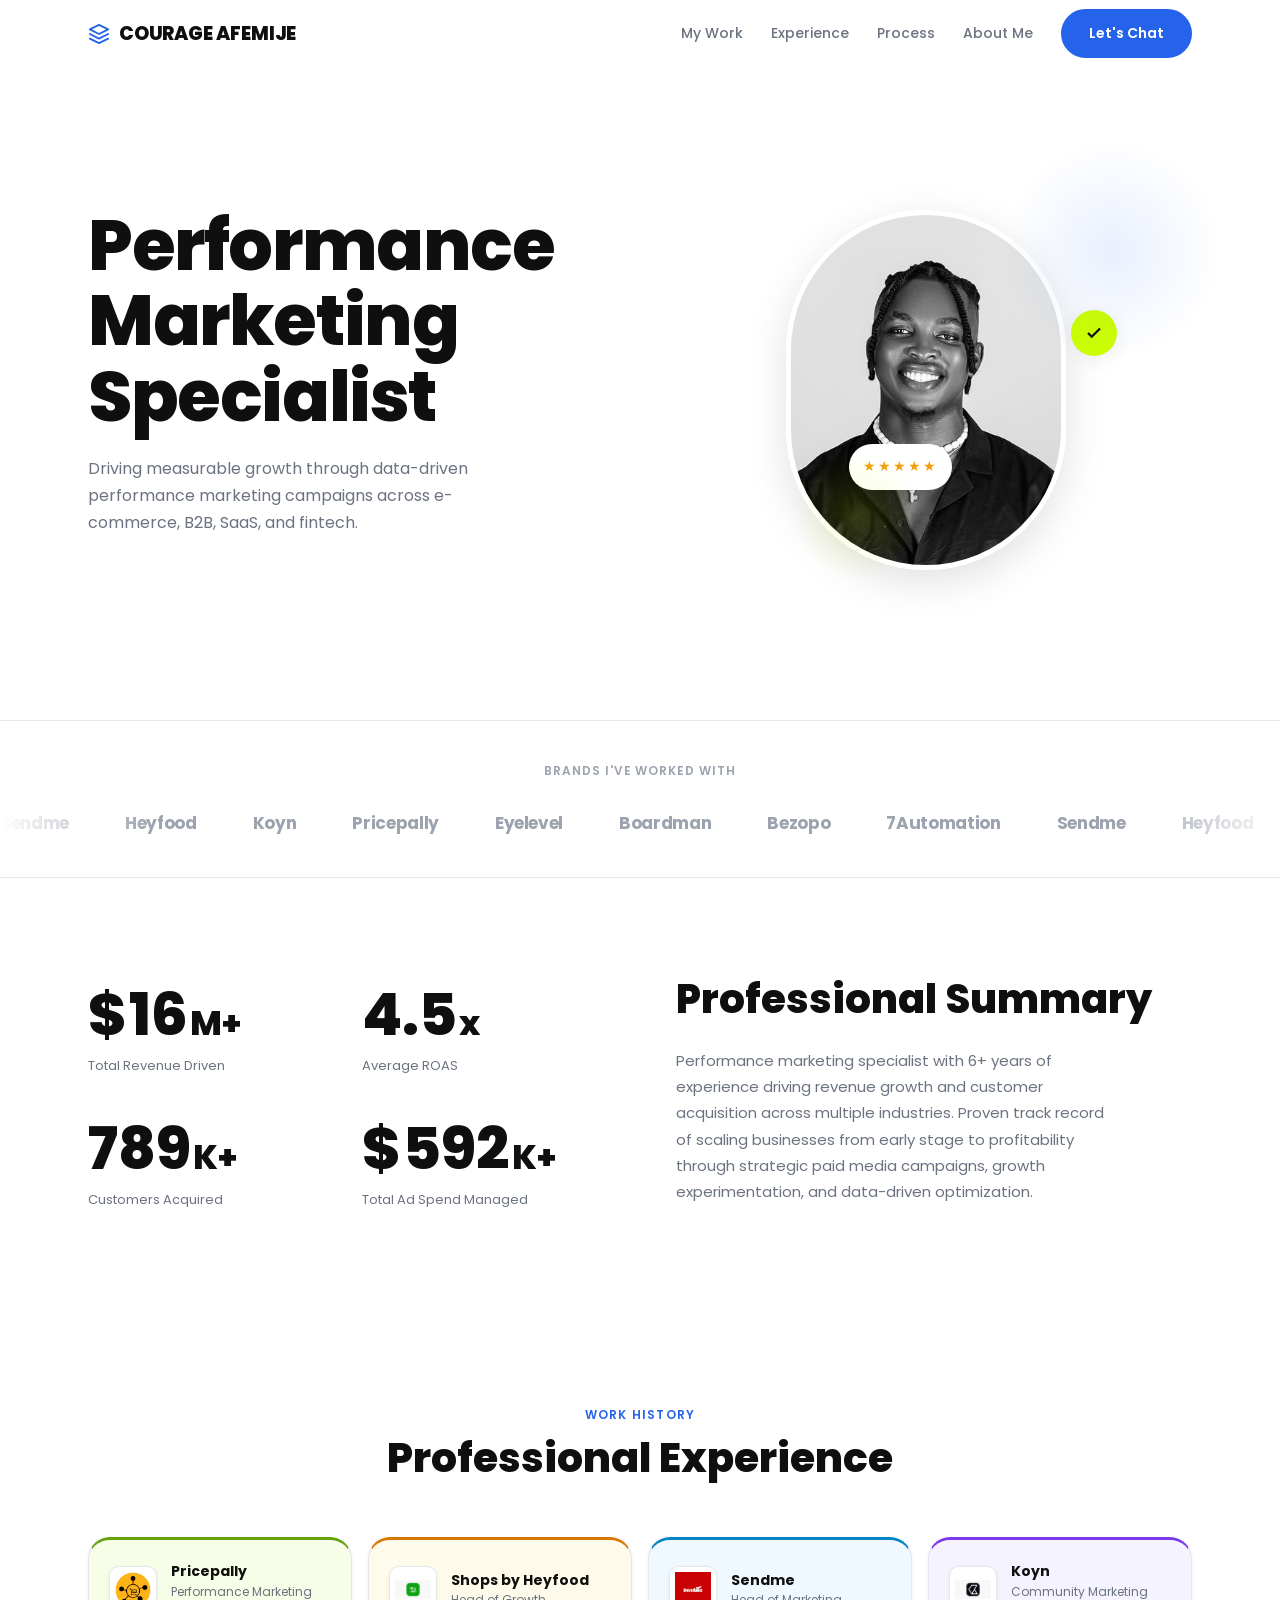
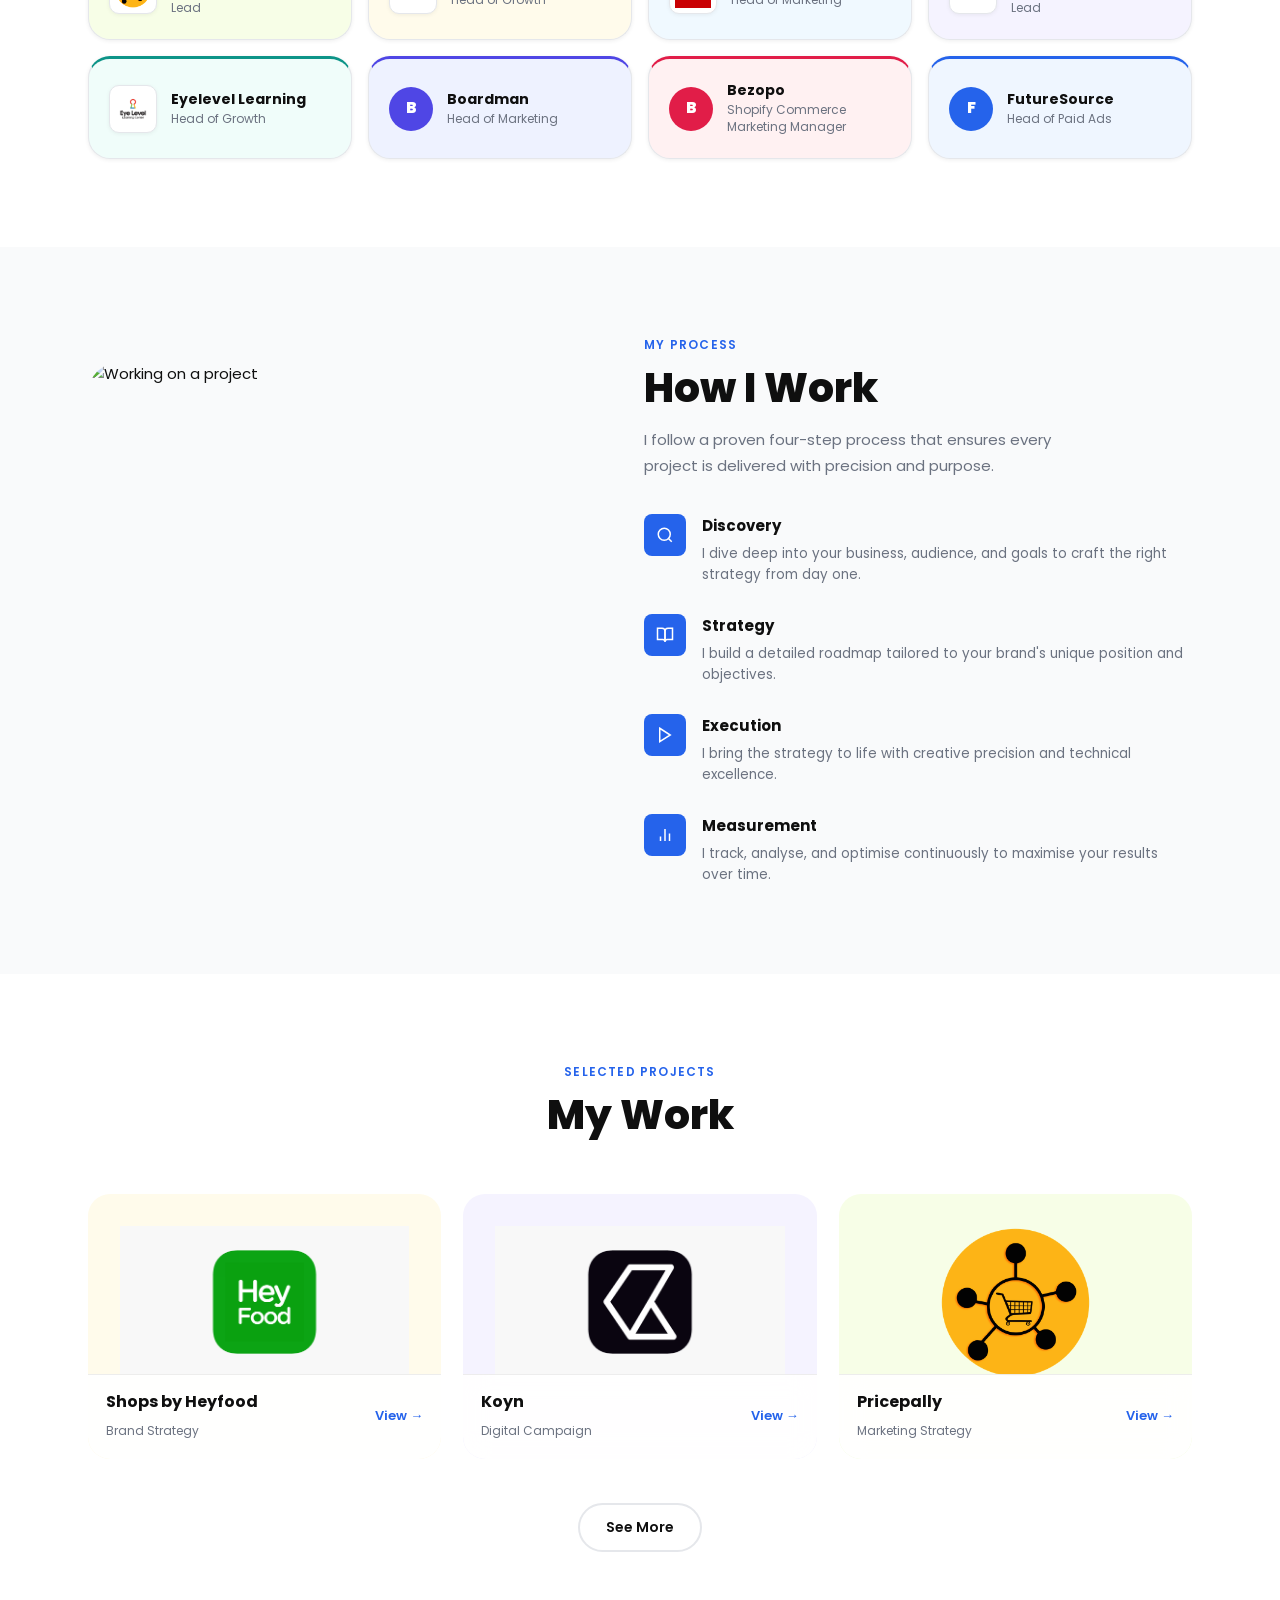
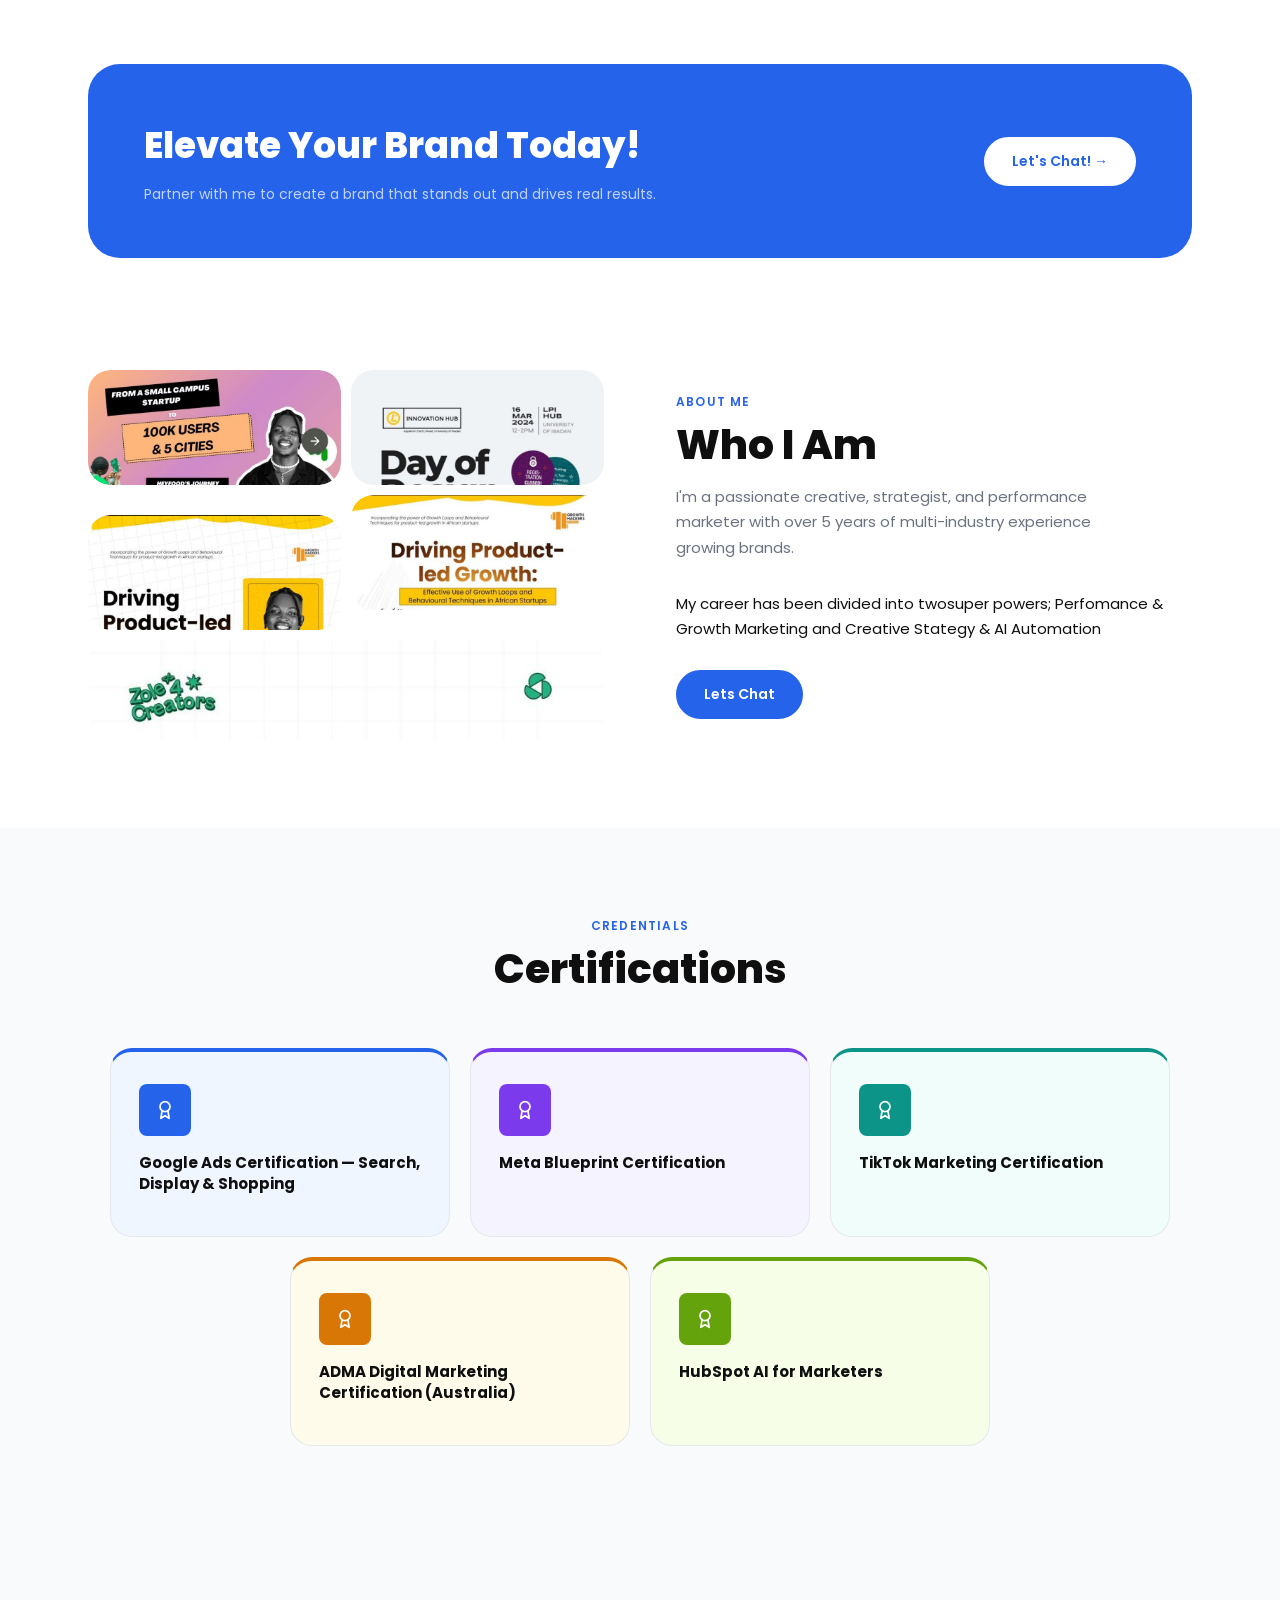
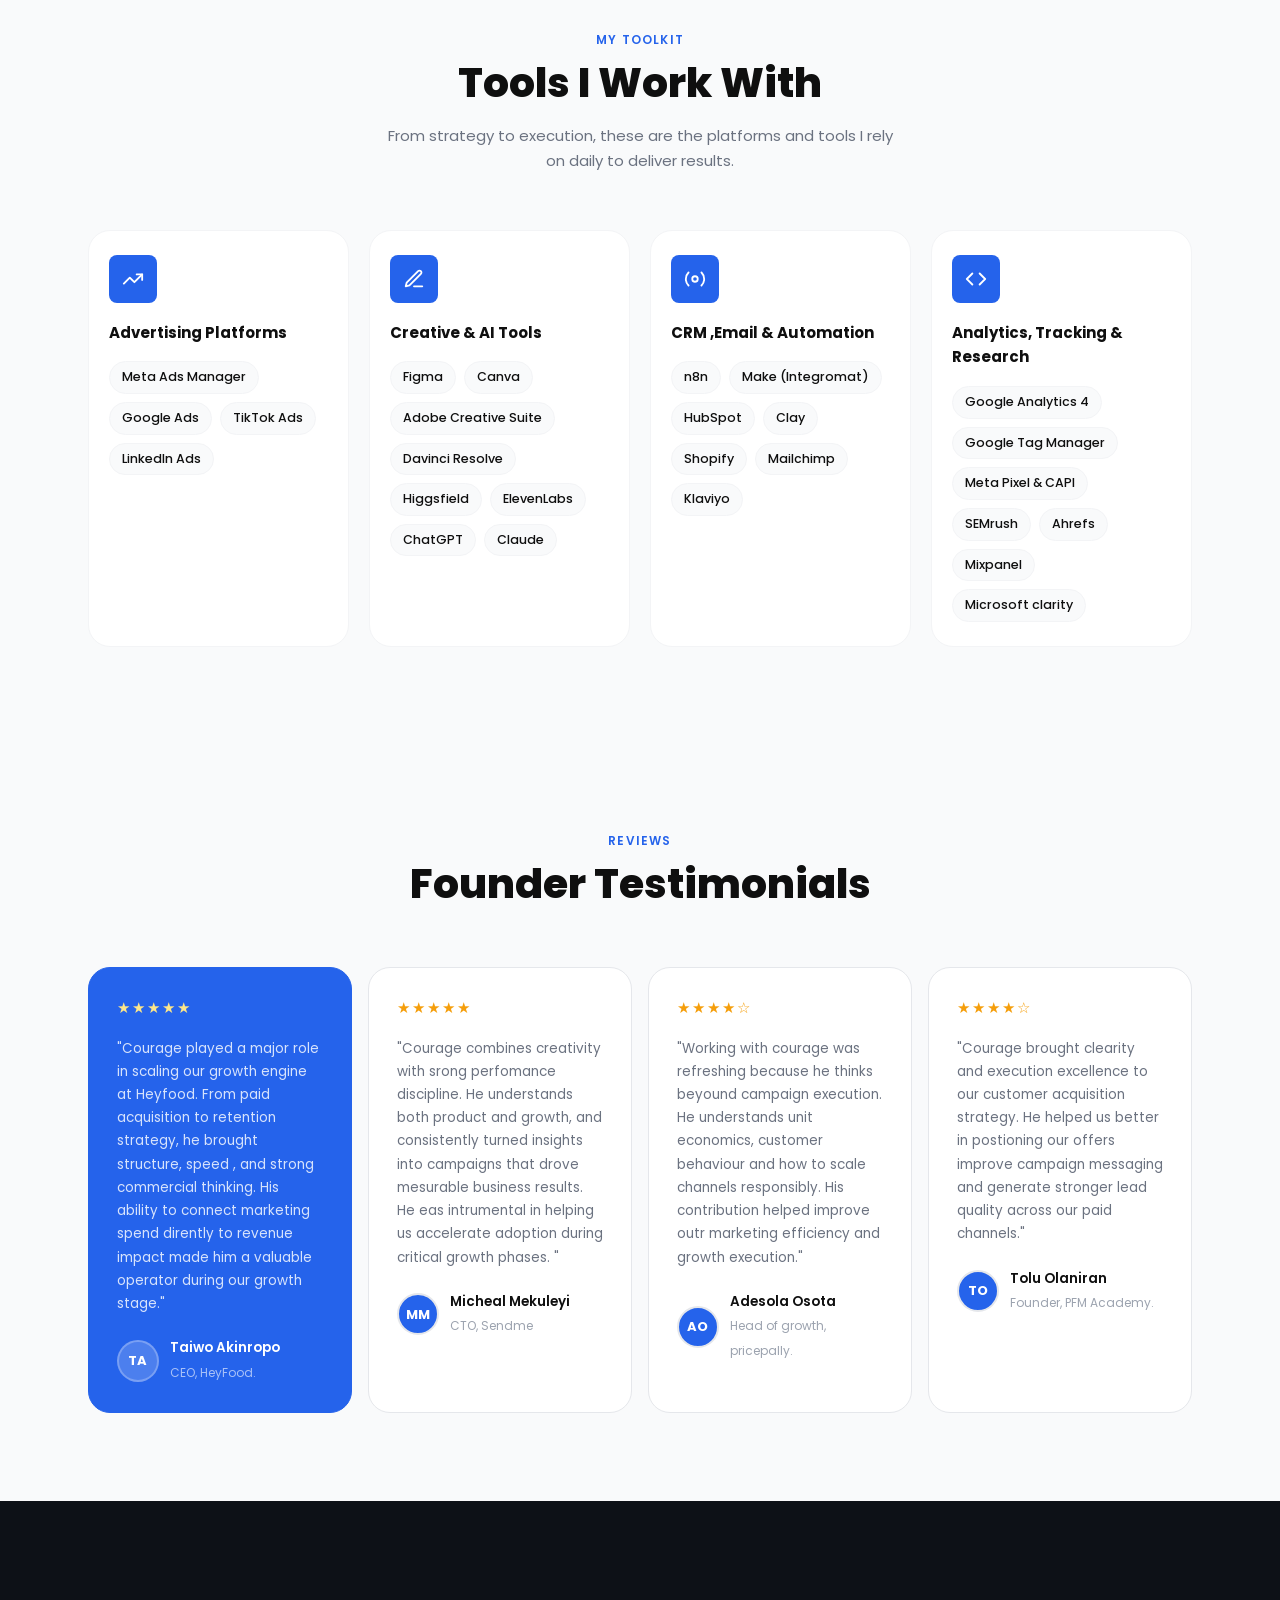
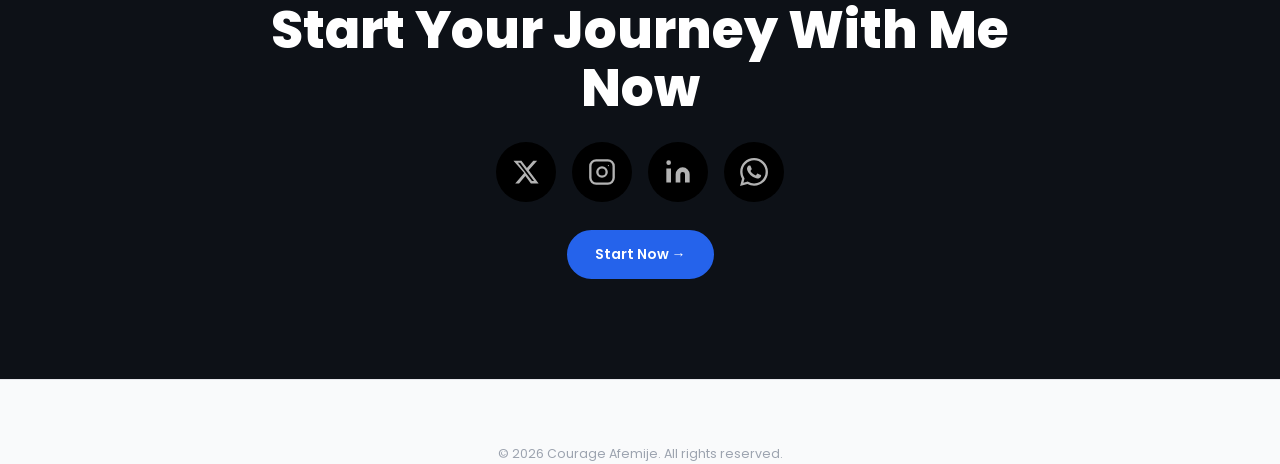
==== commit 414f1b79: "Add campaign galleries, logos, UI polish, and compressed videos - Replace SVG placeholders with real" ====
--- a/index.html
+++ b/index.html
@@ -490,7 +490,7 @@
       <div class="testimonials__header">
         <div class="reveal">
           <p class="section-label">Reviews</p>
-          <h2 class="section-heading">What My Clients Say About Me</h2>
+          <h2 class="section-heading">Founder Testimonials</h2>
         </div>
         <div class="testi-nav-group reveal reveal--delay-1" aria-label="Navigate testimonials">
           <button class="testi-btn" id="testiPrev" aria-label="Previous testimonial">
@@ -506,7 +506,7 @@
           <div class="testi-card__stars" aria-label="5 out of 5 stars">★★★★★</div>
           <p class="testi-card__quote">"Courage played a major role in scaling our growth engine at Heyfood. From paid acquisition to retention strategy, he brought structure, speed , and strong commercial thinking. His ability to connect marketing spend dirently to revenue impact made him a valuable operator during our growth stage."</p>
           <div class="testi-card__author">
-            <img src="https://randomuser.me/api/portraits/women/44.jpg" alt="Amanda Joseph" loading="lazy" />
+            <div class="testi-avatar" aria-hidden="true">TA</div>
             <div>
               <strong>Taiwo Akinropo</strong>
               <span>CEO, HeyFood.</span>
@@ -517,7 +517,7 @@
           <div class="testi-card__stars" aria-label="5 out of 5 stars">★★★★★</div>
           <p class="testi-card__quote">"Courage combines creativity with srong perfomance discipline. He understands both product and growth, and consistently turned insights into campaigns that drove mesurable business results. He eas intrumental in helping us accelerate adoption during critical growth phases. "</p>
           <div class="testi-card__author">
-            <img src="https://randomuser.me/api/portraits/men/32.jpg" alt="Jacob Joshua" loading="lazy" />
+            <div class="testi-avatar" aria-hidden="true">MM</div>
             <div>
               <strong>Micheal Mekuleyi</strong>
               <span>CTO, Sendme</span>
@@ -528,7 +528,7 @@
           <div class="testi-card__stars" aria-label="4 out of 5 stars">★★★★☆</div>
           <p class="testi-card__quote">"Working with courage was refreshing because he thinks beyound campaign execution. He understands unit economics, customer behaviour and how to scale channels responsibly. His contribution helped improve outr marketing efficiency and growth execution."</p>
           <div class="testi-card__author">
-            <img src="https://randomuser.me/api/portraits/women/68.jpg" alt="Layla Morris" loading="lazy" />
+            <div class="testi-avatar" aria-hidden="true">AO</div>
             <div>
               <strong>Adesola Osota</strong>
               <span>Head of growth, pricepally.</span>
@@ -540,7 +540,7 @@
           <div class="testi-card__stars" aria-label="4 out of 5 stars">★★★★☆</div>
           <p class="testi-card__quote">"Courage brought clearity and execution excellence to our customer acquisition strategy. He helped us better in postioning our offers improve campaign messaging and generate stronger lead quality across our paid channels."</p>
           <div class="testi-card__author">
-            <img src="https://randomuser.me/api/portraits/women/68.jpg" alt="Layla Morris" loading="lazy" />
+            <div class="testi-avatar" aria-hidden="true">TO</div>
             <div>
               <strong>Tolu Olaniran</strong>
               <span>Founder, PFM Academy.</span>
--- a/assets/css/style.css
+++ b/assets/css/style.css
@@ -857,17 +857,16 @@
 
 .testimonials__header {
   display: flex;
-  align-items: flex-end;
-  justify-content: space-between;
+  align-items: center;
+  justify-content: center;
   margin-bottom: 44px;
   gap: 20px;
   flex-wrap: wrap;
+  text-align: center;
 }
 
 .testi-nav-group {
-  display: flex;
-  gap: 8px;
-  flex-shrink: 0;
+  display: none;
 }
 
 .testi-btn {
@@ -889,8 +888,8 @@
 
 .testimonials__track {
   display: grid;
-  grid-template-columns: repeat(3, 1fr);
-  gap: 18px;
+  grid-template-columns: repeat(4, 1fr);
+  gap: 16px;
 }
 
 .testi-card {
@@ -937,6 +936,27 @@
   flex-shrink: 0;
 }
 .testi-card--active .testi-card__author img { border-color: rgba(255,255,255,0.25); }
+
+.testi-avatar {
+  width: 42px;
+  height: 42px;
+  border-radius: 50%;
+  background: var(--clr-primary);
+  color: #fff;
+  display: flex;
+  align-items: center;
+  justify-content: center;
+  font-family: var(--ff-display);
+  font-size: 13px;
+  font-weight: 700;
+  flex-shrink: 0;
+  border: 2px solid var(--clr-grey-200);
+  letter-spacing: 0.02em;
+}
+.testi-card--active .testi-avatar {
+  border-color: rgba(255,255,255,0.25);
+  background: rgba(255,255,255,0.18);
+}
 
 .testi-card__author strong {
   display: block;
@@ -1224,15 +1244,15 @@
 
 .tools__grid {
   display: grid;
-  grid-template-columns: repeat(3, 1fr);
-  gap: 24px;
+  grid-template-columns: repeat(4, 1fr);
+  gap: 20px;
 }
 
 .tool-cat {
   background: var(--clr-white);
   border: 1px solid var(--clr-grey-100, #F3F4F6);
   border-radius: var(--r-lg, 16px);
-  padding: 32px 28px;
+  padding: 24px 20px;
   transition: box-shadow var(--ease), transform var(--ease);
 }
 .tool-cat:hover {
@@ -2011,6 +2031,67 @@
   border-radius: var(--r-lg);
   aspect-ratio: 4 / 3;
 }
+
+/* Campaign Work Gallery */
+.cs-campaign {
+  background: var(--clr-grey-50);
+  padding: 80px 0;
+}
+.cs-campaign__label {
+  display: block;
+  font-size: 11px;
+  font-weight: 600;
+  letter-spacing: 0.12em;
+  text-transform: uppercase;
+  color: var(--brand-color, var(--clr-primary));
+  margin-bottom: 8px;
+  text-align: center;
+}
+.cs-campaign__heading {
+  font-family: var(--ff-display);
+  font-size: clamp(20px, 2.5vw, 28px);
+  font-weight: 800;
+  color: var(--clr-dark);
+  margin-bottom: 32px;
+  text-align: center;
+}
+.cs-campaign__grid,
+.cs-campaign__grid--2col,
+.cs-campaign__grid--portrait,
+.cs-campaign__grid--video {
+  display: flex;
+  flex-wrap: wrap;
+  justify-content: center;
+  gap: 8px;
+}
+.cs-campaign__grid--video { gap: 12px; }
+.cs-campaign__item {
+  border-radius: var(--r-lg);
+  overflow: hidden;
+  background: var(--clr-grey-100);
+  position: relative;
+  width: 300px;
+  height: 200px;
+  flex-shrink: 0;
+}
+.cs-campaign__item--portrait {
+  width: 220px;
+  height: 300px;
+}
+.cs-campaign__grid--video .cs-campaign__item--portrait {
+  width: calc(50% - 6px);
+  height: 380px;
+}
+.cs-campaign__item img,
+.cs-campaign__item video {
+  width: 100%;
+  height: 100%;
+  object-fit: cover;
+  display: block;
+  transition: transform 0.5s cubic-bezier(0.4, 0, 0.2, 1);
+}
+.cs-campaign__item:hover img,
+.cs-campaign__item:hover video { transform: scale(1.05); }
 
 /* Next project */
 .cs-next {
@@ -2425,7 +2506,7 @@
   .team__photos  { order: 2; }
 
   /* ---- Testimonials ---- */
-  .testimonials__track { grid-template-columns: 1fr; }
+  .testimonials__track { grid-template-columns: repeat(2, 1fr); }
 
   /* ---- Dark CTA ---- */
   .dark-cta { padding: 72px 0; }
@@ -2490,6 +2571,10 @@
   .cs-results-table td { padding: 10px 12px; font-size: 13px; }
 
   .cs-gallery__grid { grid-template-columns: 1fr; }
+  .cs-campaign { padding: 56px 0; }
+  .cs-campaign__item { width: 160px; height: 110px; }
+  .cs-campaign__item--portrait { width: 130px; height: 178px; }
+  .cs-campaign__grid--video .cs-campaign__item--portrait { width: calc(48% - 4px); height: 260px; }
   .cs-next { padding: 48px 0; }
   .cs-next__inner { gap: 8px; }
   .cs-next__title { font-size: 18px; }
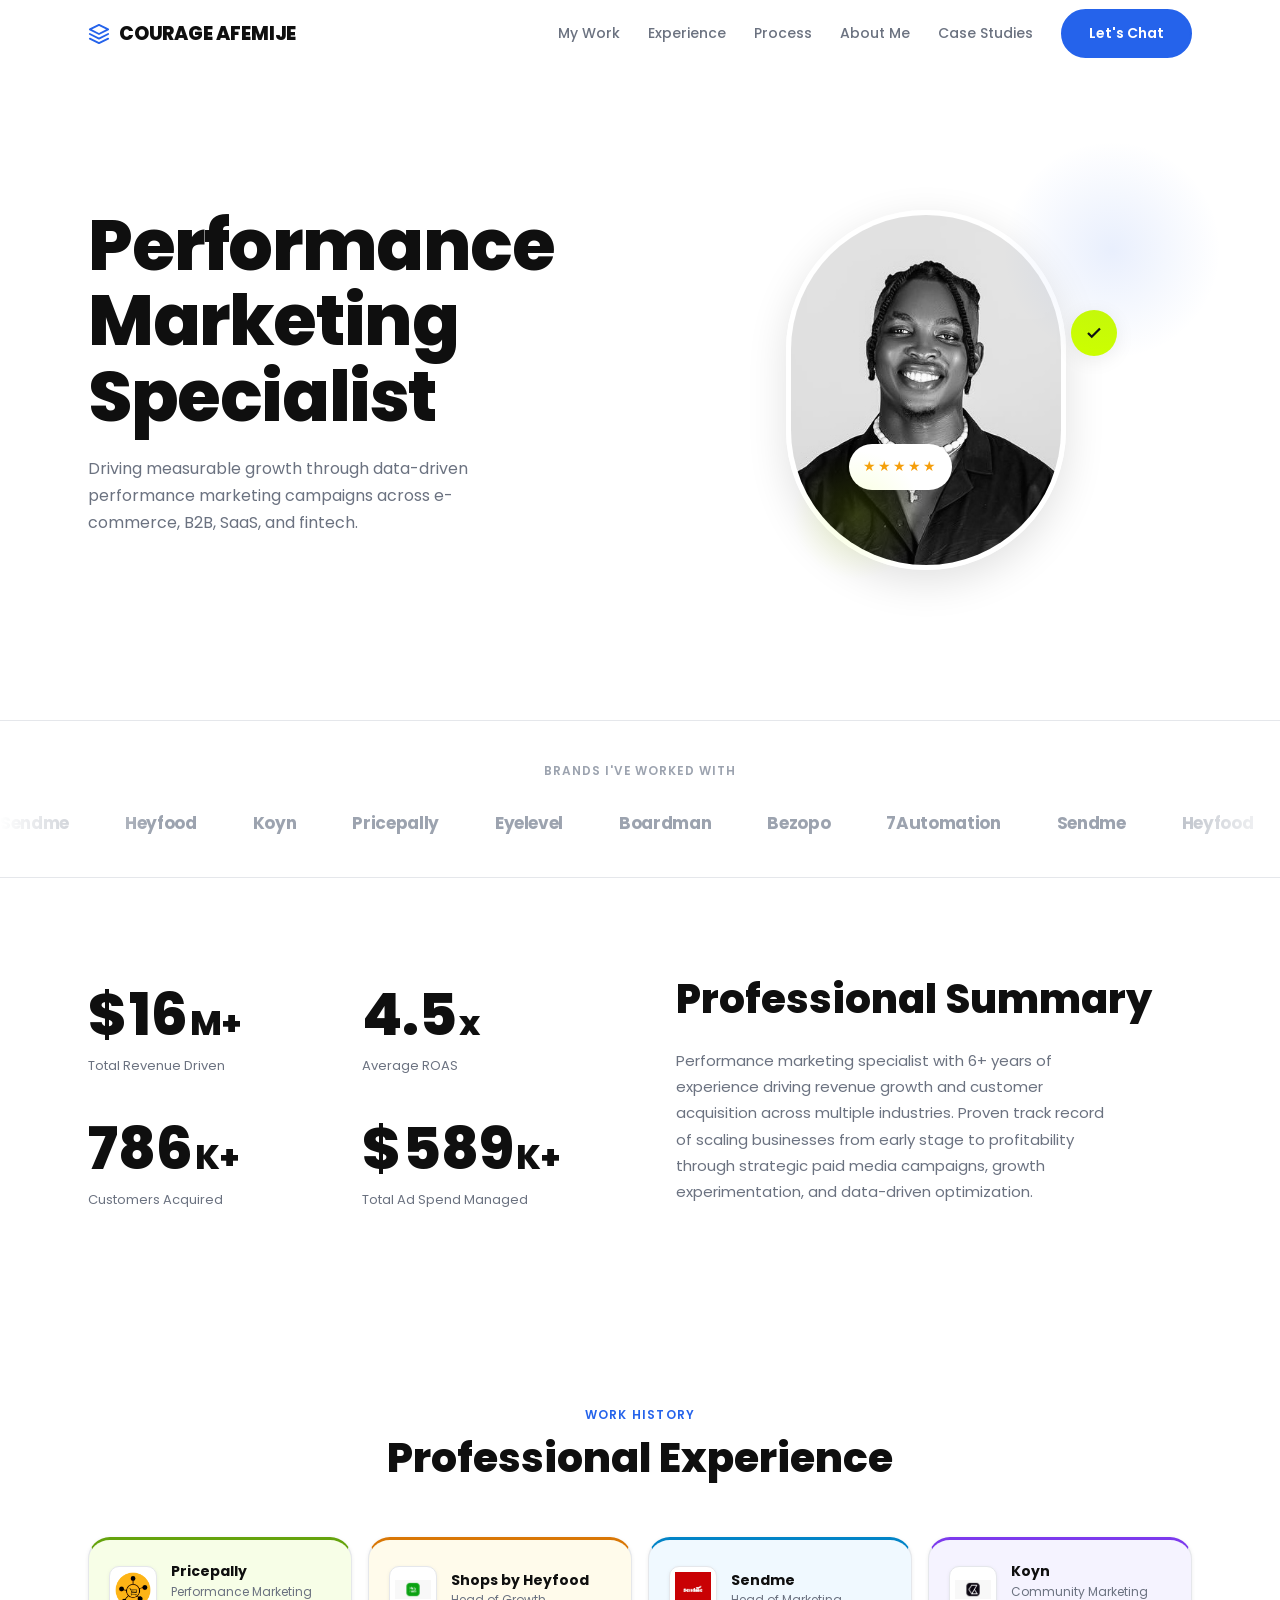
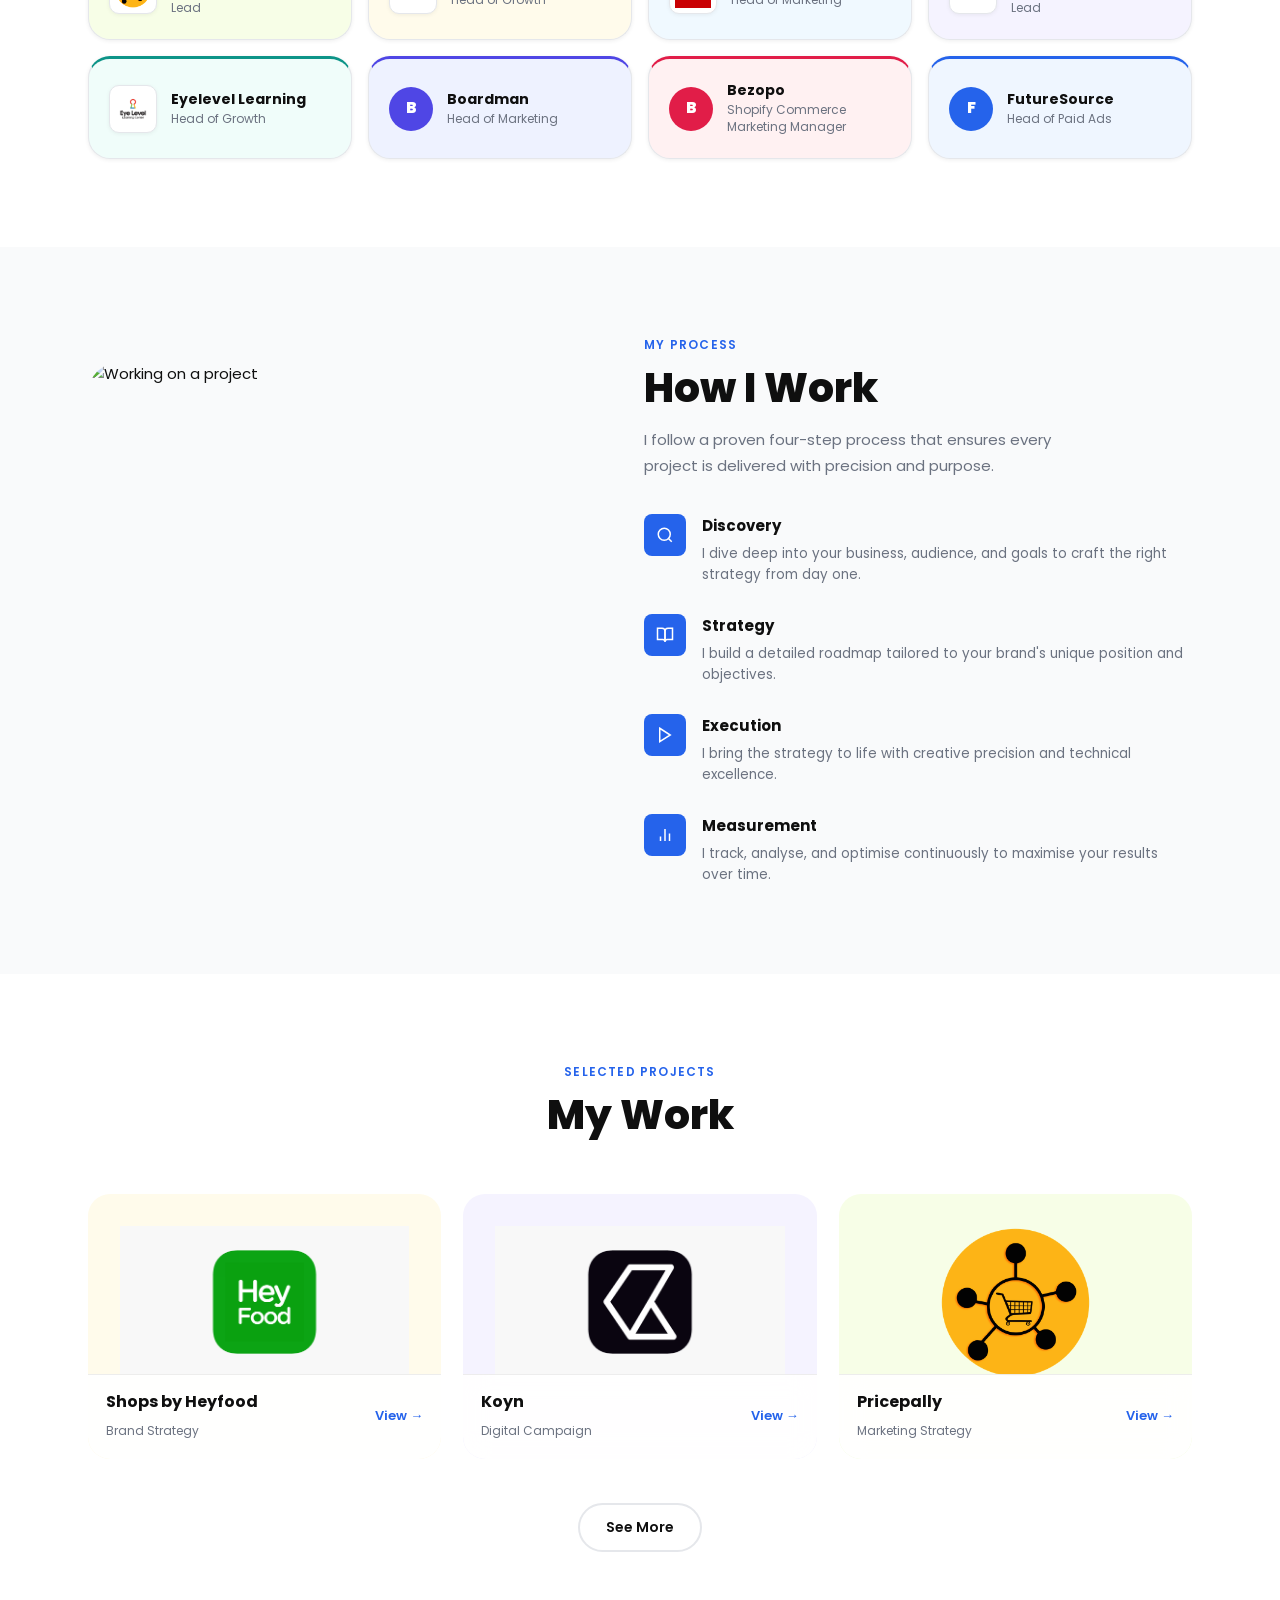
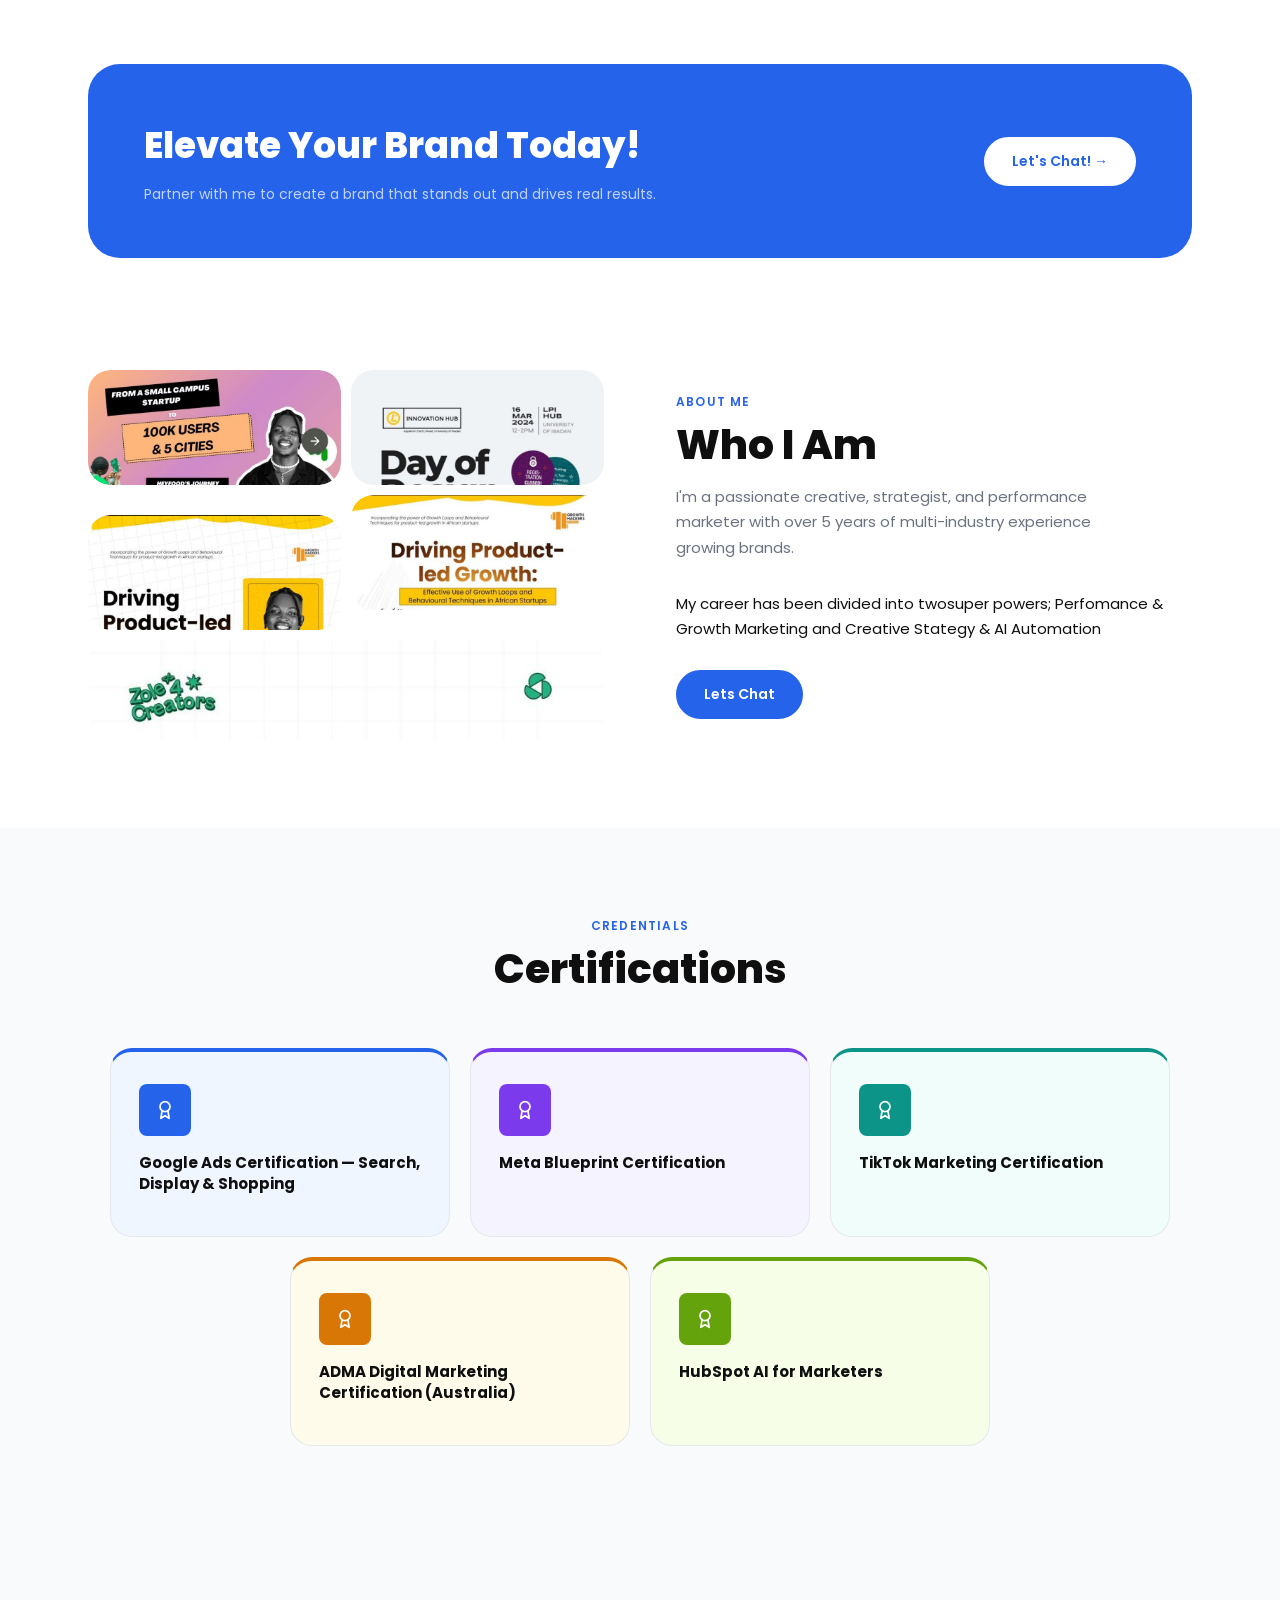
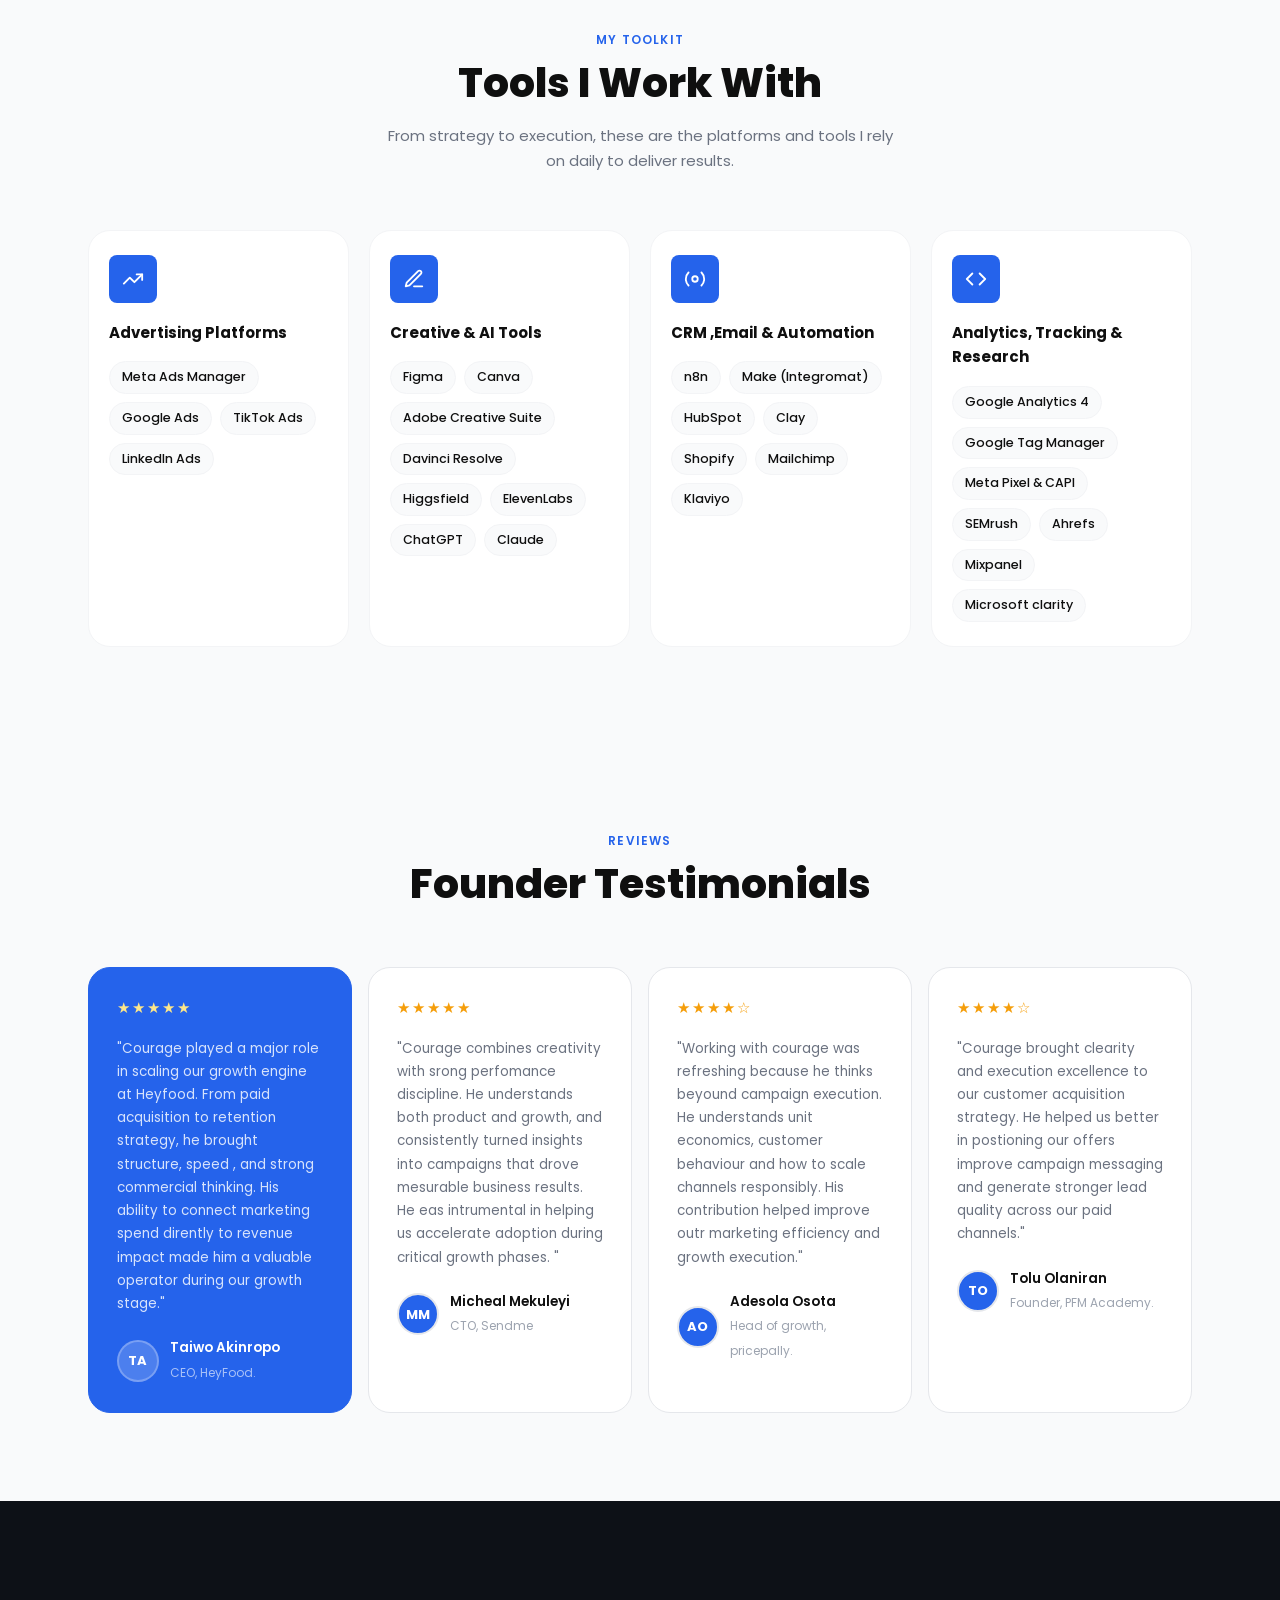
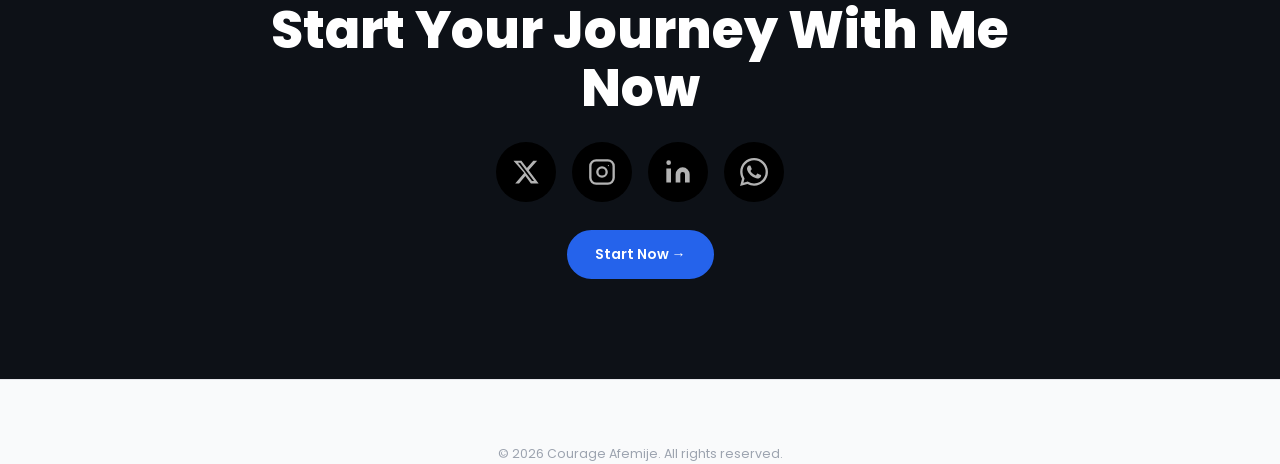
==== commit f190daaf: "Mobile responsiveness, Case Studies nav link, real brand logos on Heyfood - Testimonials: stack to s" ====
--- a/index.html
+++ b/index.html
@@ -24,6 +24,7 @@
         <li><a href="#experience">Experience</a></li>
         <li><a href="#process">Process</a></li>
         <li><a href="#team">About Me</a></li>
+        <li><a href="case-study.html">Case Studies</a></li>
       </ul>
       <a href="#contact" class="btn btn--primary nav__cta">Let's Chat</a>
       <button class="nav__hamburger" id="hamburger" aria-label="Toggle navigation menu" aria-expanded="false">
--- a/assets/css/style.css
+++ b/assets/css/style.css
@@ -1304,7 +1304,10 @@
   border-color: var(--clr-primary);
 }
 
-@media (max-width: 720px) {
+@media (max-width: 768px) {
+  .tools__grid { grid-template-columns: repeat(2, 1fr); }
+}
+@media (max-width: 480px) {
   .tools__grid { grid-template-columns: 1fr; }
 }
 
@@ -2092,6 +2095,73 @@
 }
 .cs-campaign__item:hover img,
 .cs-campaign__item:hover video { transform: scale(1.05); }
+
+/* Channel visual (Heyfood process section) */
+.cs-channel-visual {
+  background: #0D1117;
+  border-radius: var(--r-xl);
+  padding: 28px;
+  aspect-ratio: 4 / 3.2;
+  display: flex;
+  flex-direction: column;
+  gap: 16px;
+  width: 100%;
+}
+.cs-channel-visual__label {
+  font-size: 11px;
+  text-transform: uppercase;
+  letter-spacing: 0.1em;
+  color: rgba(255,255,255,0.35);
+  font-weight: 600;
+}
+.cs-channel-visual__grid {
+  display: grid;
+  grid-template-columns: repeat(3, 1fr);
+  gap: 10px;
+  flex: 1;
+  align-content: center;
+}
+.cs-channel-card {
+  background: rgba(255,255,255,0.06);
+  border: 1px solid rgba(255,255,255,0.1);
+  border-radius: 12px;
+  padding: 14px 12px;
+  display: flex;
+  flex-direction: column;
+  gap: 10px;
+  position: relative;
+}
+.cs-channel-card--meta { background: rgba(24,119,242,0.15); border-color: rgba(24,119,242,0.3); }
+.cs-channel-card--google { background: rgba(255,255,255,0.07); border-color: rgba(255,255,255,0.14); }
+.cs-channel-card--influencer { background: rgba(255,255,255,0.04); border-color: rgba(255,255,255,0.08); opacity: 0.65; }
+.cs-channel-card__logo {
+  width: 34px;
+  height: 34px;
+  border-radius: 8px;
+  display: flex;
+  align-items: center;
+  justify-content: center;
+  flex-shrink: 0;
+}
+.cs-channel-card--meta .cs-channel-card__logo { background: #1877F2; }
+.cs-channel-card--google .cs-channel-card__logo { background: #fff; }
+.cs-channel-card--influencer .cs-channel-card__logo { background: rgba(255,255,255,0.1); }
+.cs-channel-card__info strong { display: block; font-size: 12px; font-weight: 600; color: #fff; line-height: 1.3; }
+.cs-channel-card__info span { font-size: 11px; color: rgba(255,255,255,0.45); }
+.cs-channel-card--meta .cs-channel-card__info span { color: #93C5FD; }
+.cs-channel-badge {
+  position: absolute;
+  top: -9px; right: 8px;
+  background: #16A34A;
+  color: #fff;
+  font-size: 9px;
+  font-weight: 700;
+  padding: 2px 7px;
+  border-radius: 4px;
+  text-transform: uppercase;
+  letter-spacing: 0.04em;
+  white-space: nowrap;
+}
 
 /* Next project */
 .cs-next {
@@ -2506,7 +2576,12 @@
   .team__photos  { order: 2; }
 
   /* ---- Testimonials ---- */
-  .testimonials__track { grid-template-columns: repeat(2, 1fr); }
+  .testimonials__track { grid-template-columns: 1fr; }
+  .testi-card { padding: 20px; }
+  .testi-card__quote { font-size: 13px; }
+
+  /* ---- Certifications ---- */
+  .cert-card { flex: 1 1 calc(50% - 10px); min-width: unset; padding: 22px 18px; }
 
   /* ---- Dark CTA ---- */
   .dark-cta { padding: 72px 0; }
@@ -2572,9 +2647,9 @@
 
   .cs-gallery__grid { grid-template-columns: 1fr; }
   .cs-campaign { padding: 56px 0; }
-  .cs-campaign__item { width: 160px; height: 110px; }
-  .cs-campaign__item--portrait { width: 130px; height: 178px; }
-  .cs-campaign__grid--video .cs-campaign__item--portrait { width: calc(48% - 4px); height: 260px; }
+  .cs-campaign__item { width: calc(50% - 4px); height: 160px; }
+  .cs-campaign__item--portrait { width: calc(50% - 4px); height: 200px; }
+  .cs-campaign__grid--video .cs-campaign__item--portrait { width: calc(80% - 6px); height: 340px; }
   .cs-next { padding: 48px 0; }
   .cs-next__inner { gap: 8px; }
   .cs-next__title { font-size: 18px; }
@@ -2593,6 +2668,18 @@
   .section-heading { font-size: 26px; }
 
   .exp__grid { grid-template-columns: 1fr; gap: 14px; }
+
+  /* ---- Testimonials ---- */
+  .testimonials__track { grid-template-columns: 1fr; }
+  .testi-card { padding: 16px; }
+
+  /* ---- Certifications ---- */
+  .cert-card { flex: 1 1 100%; padding: 18px 14px; }
+
+  /* ---- Campaign cards ---- */
+  .cs-campaign__item { width: 100%; height: 200px; }
+  .cs-campaign__item--portrait { width: 65%; height: 280px; }
+  .cs-campaign__grid--video .cs-campaign__item--portrait { width: 85%; height: 360px; }
 
   .portfolio__grid { gap: 16px; }
   .p-card__info { padding: 12px 14px 14px; }
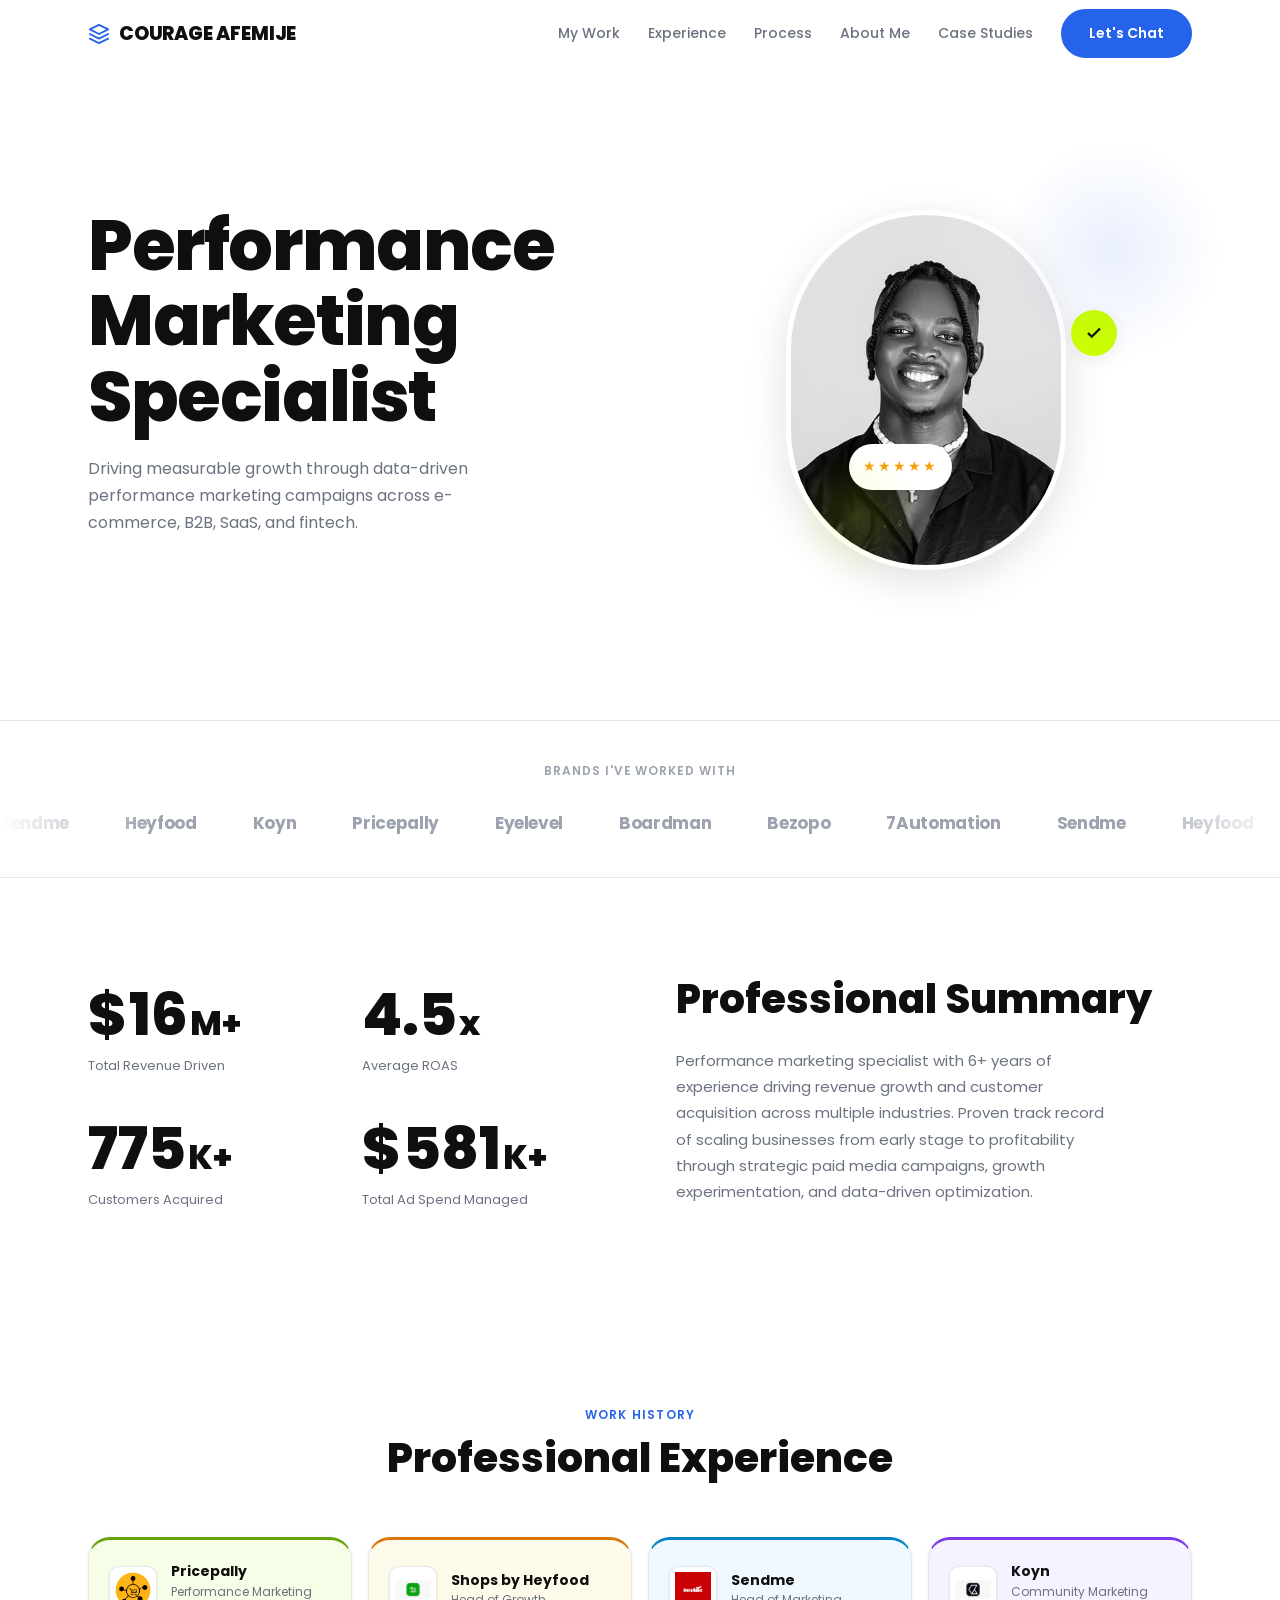
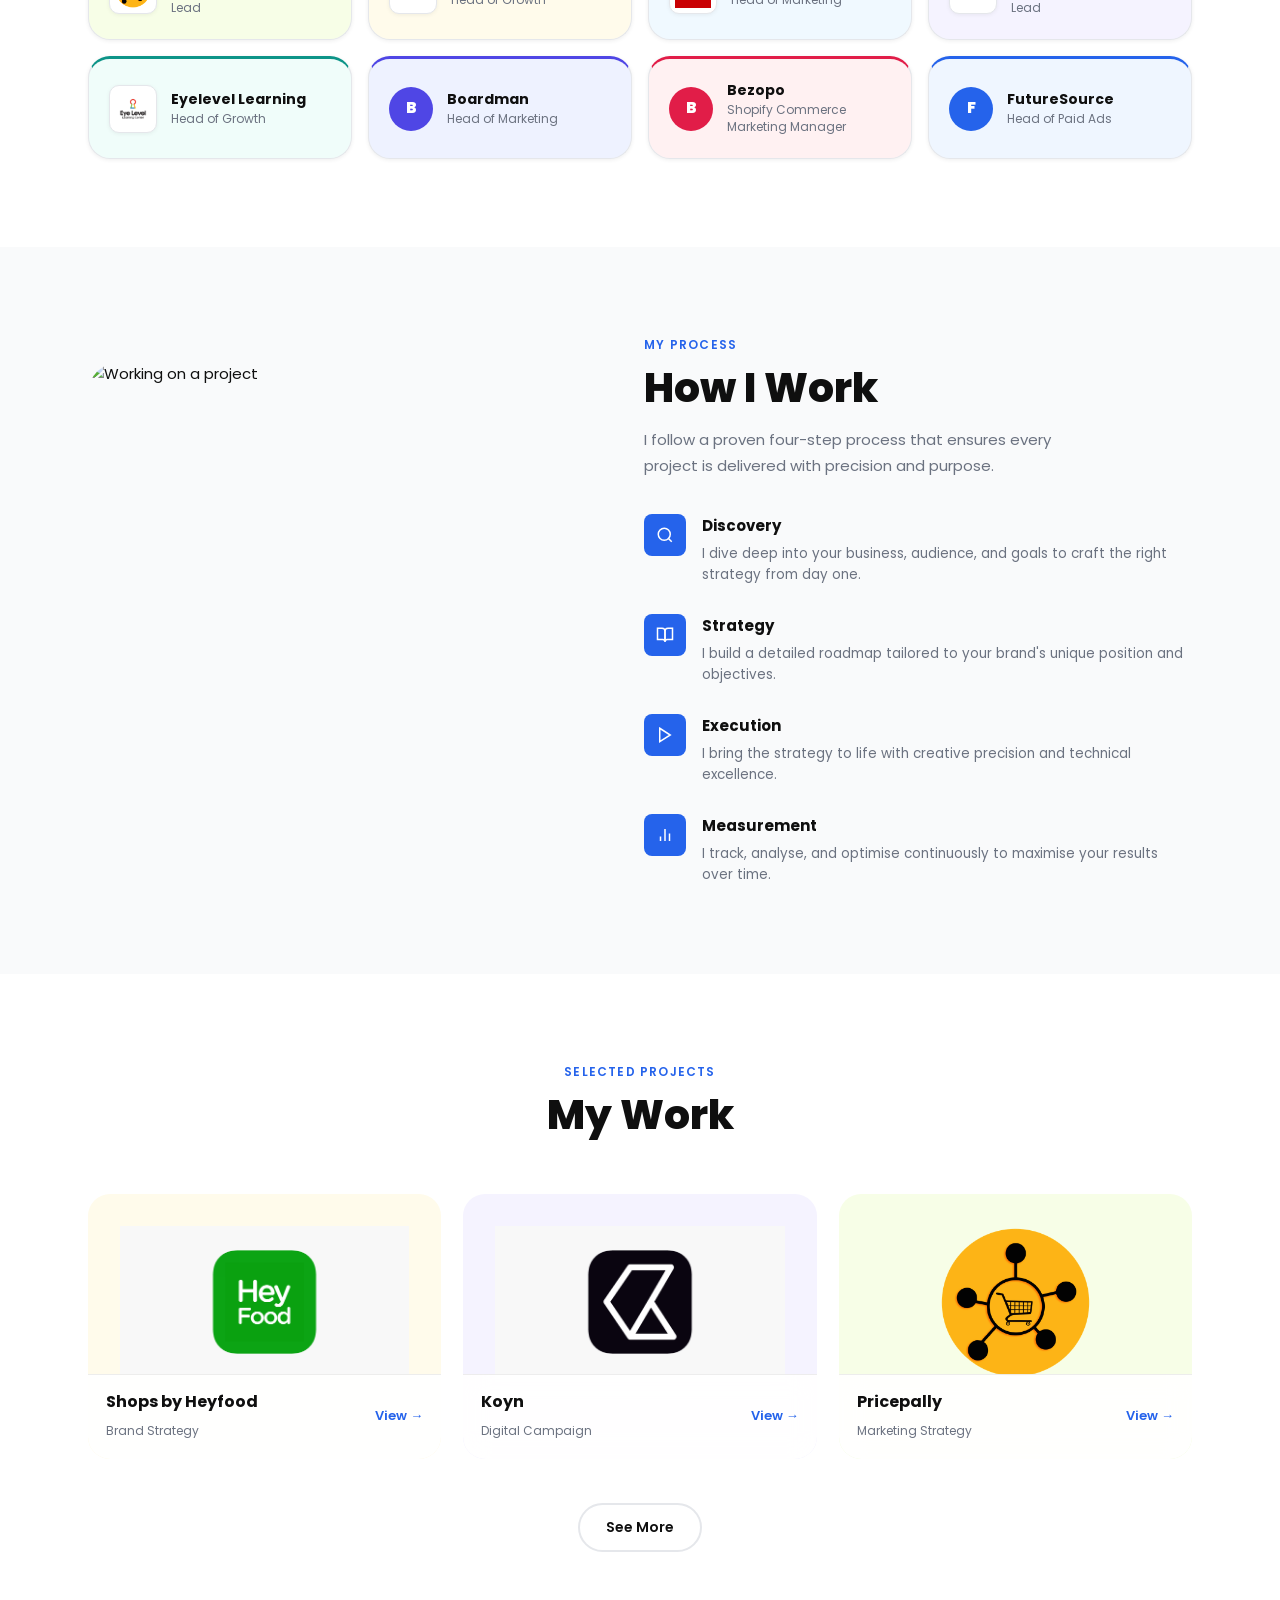
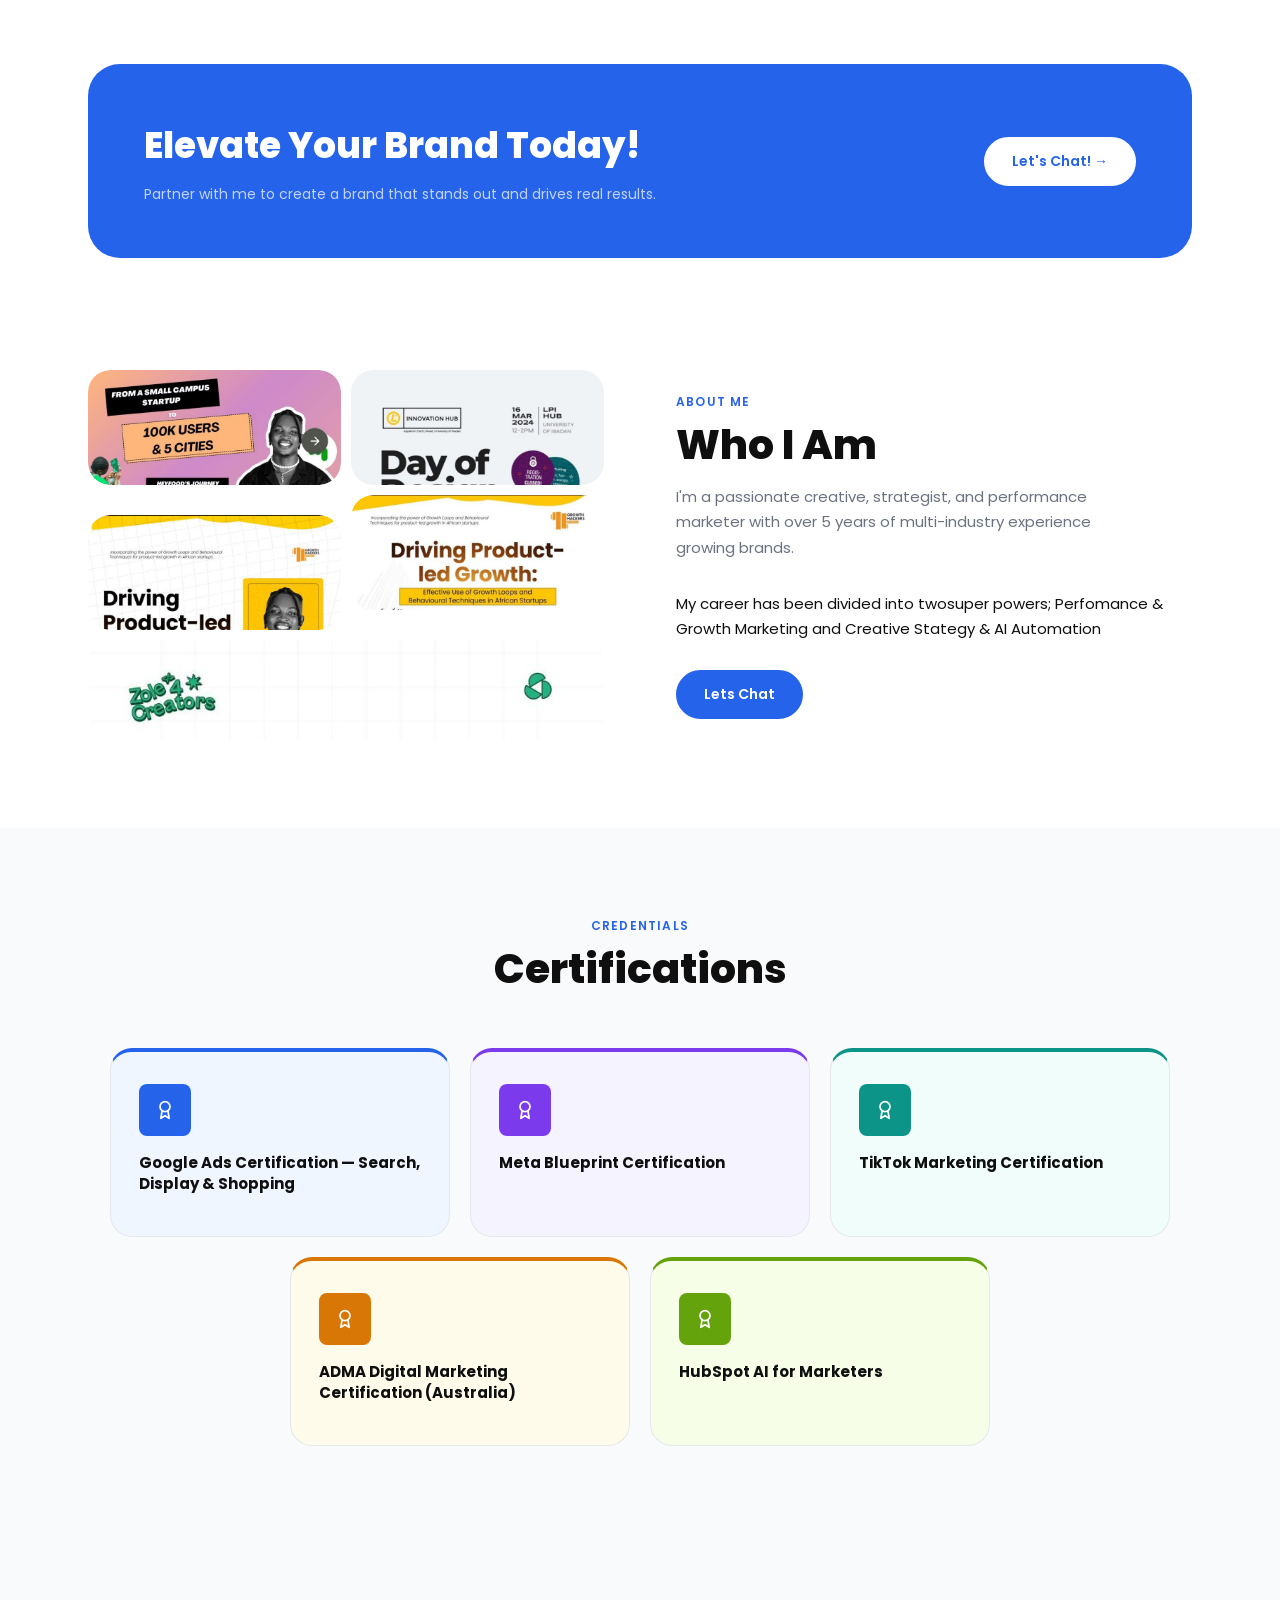
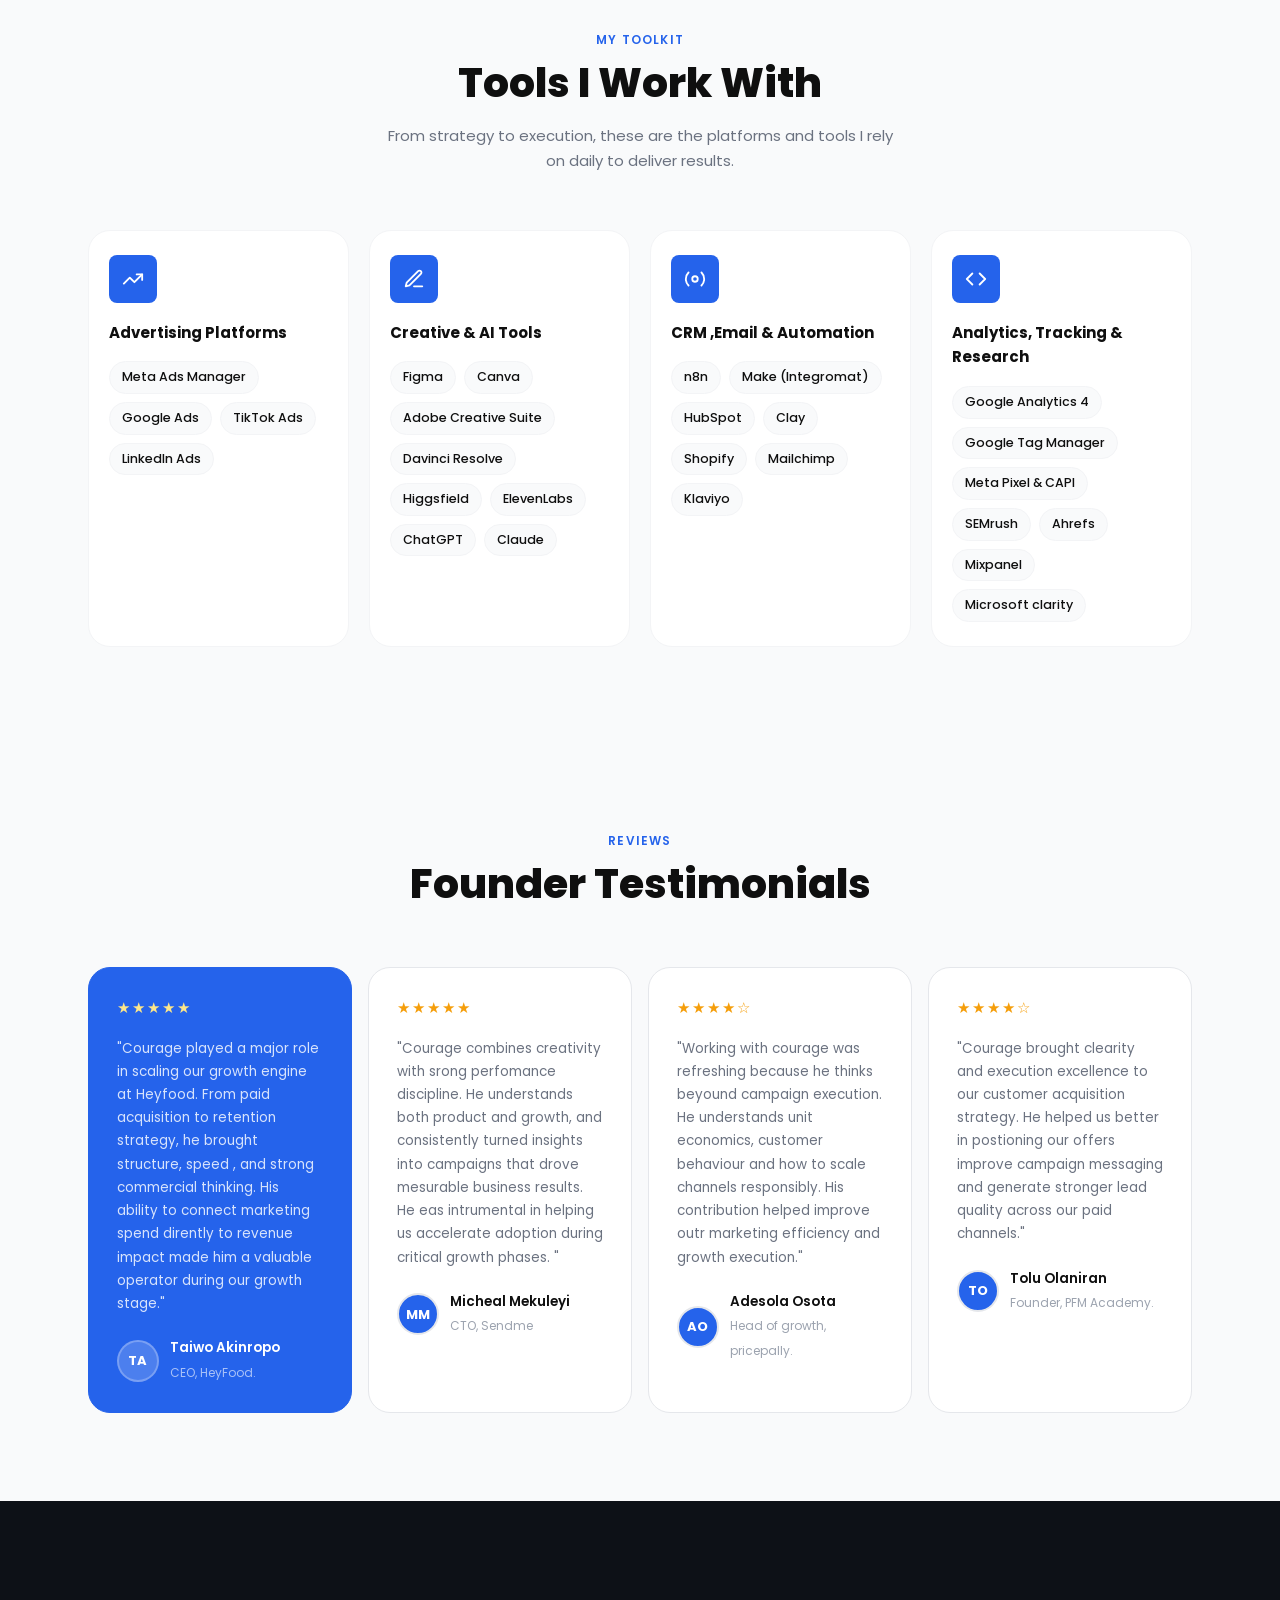
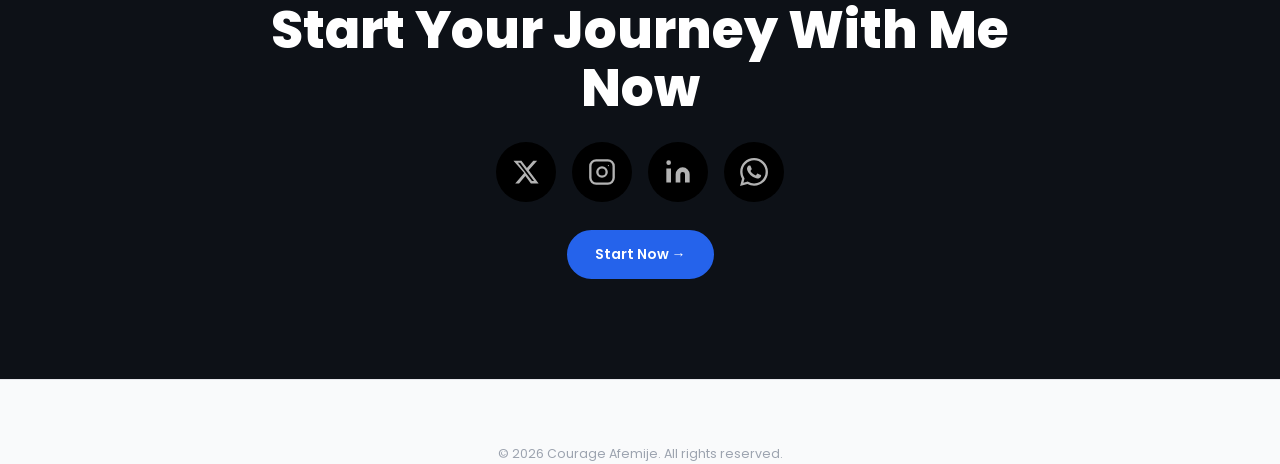
==== commit 00ffd5eb: "Add Google Analytics tracking to all 10 portfolio pages Co-Authored-By: Claude Sonnet 4.6 <noreply@a" ====
--- a/index.html
+++ b/index.html
@@ -9,6 +9,14 @@
   <link rel="preconnect" href="https://fonts.gstatic.com" crossorigin />
   <link href="https://fonts.googleapis.com/css2?family=Poppins:wght@300;400;500;600;700;800&display=swap" rel="stylesheet" />
   <link rel="stylesheet" href="assets/css/style.css" />
+  <!-- Google Analytics -->
+  <script async src="https://www.googletagmanager.com/gtag/js?id=G-3T8P2HEX9P"></script>
+  <script>
+    window.dataLayer = window.dataLayer || [];
+    function gtag(){dataLayer.push(arguments);}
+    gtag('js', new Date());
+    gtag('config', 'G-3T8P2HEX9P');
+  </script>
 </head>
 <body>
 
